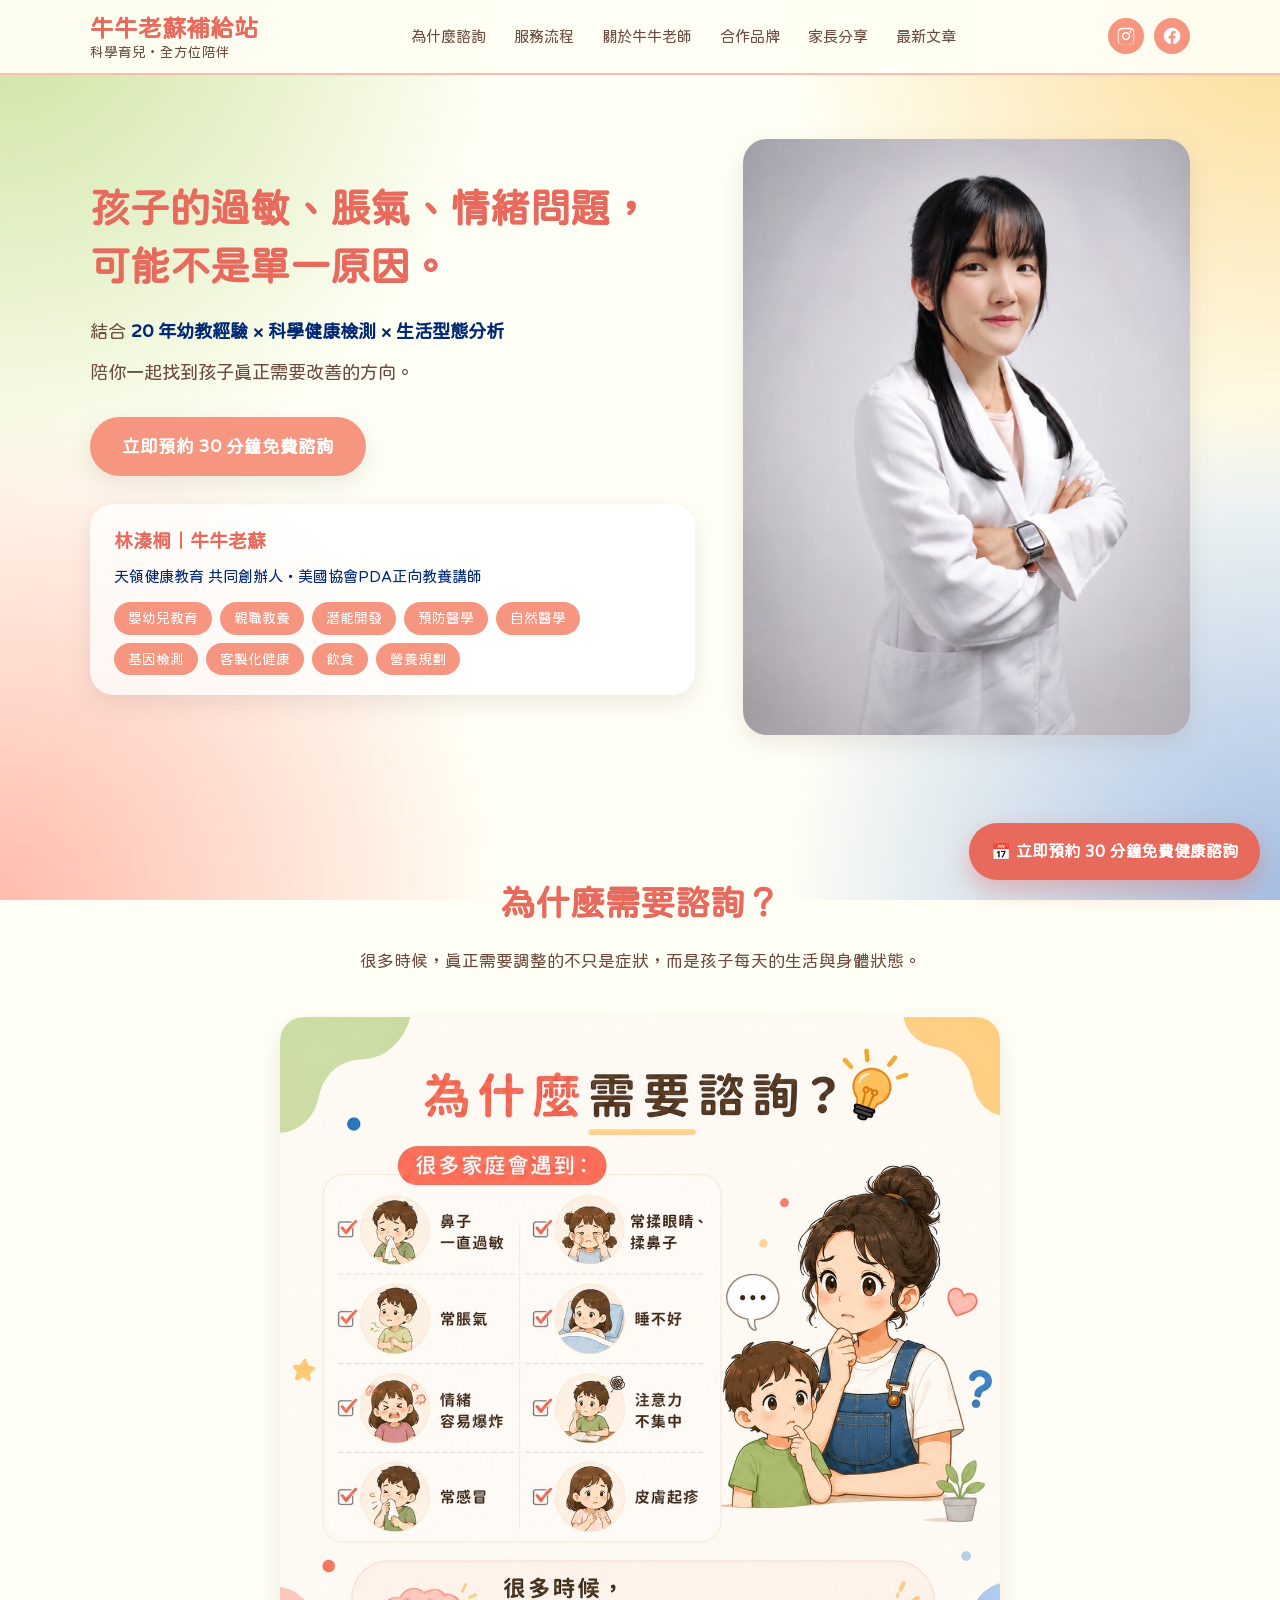
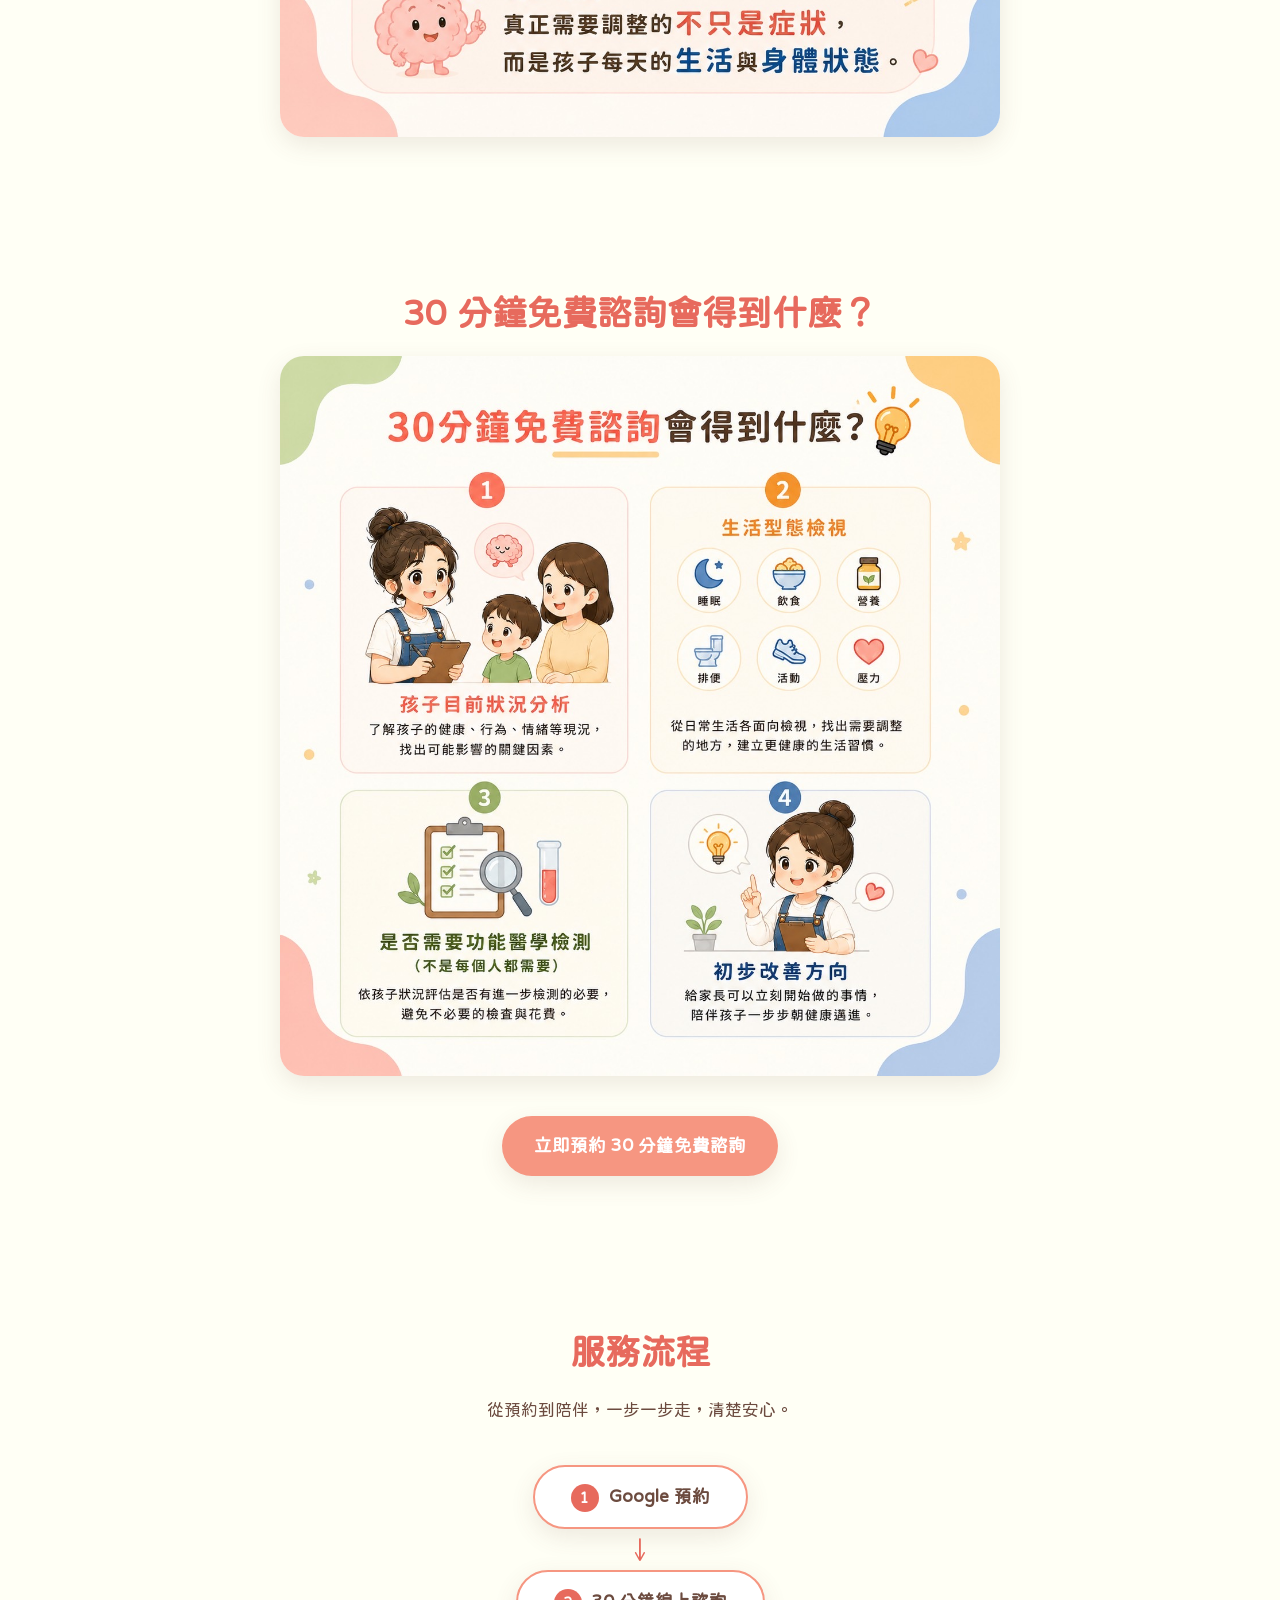
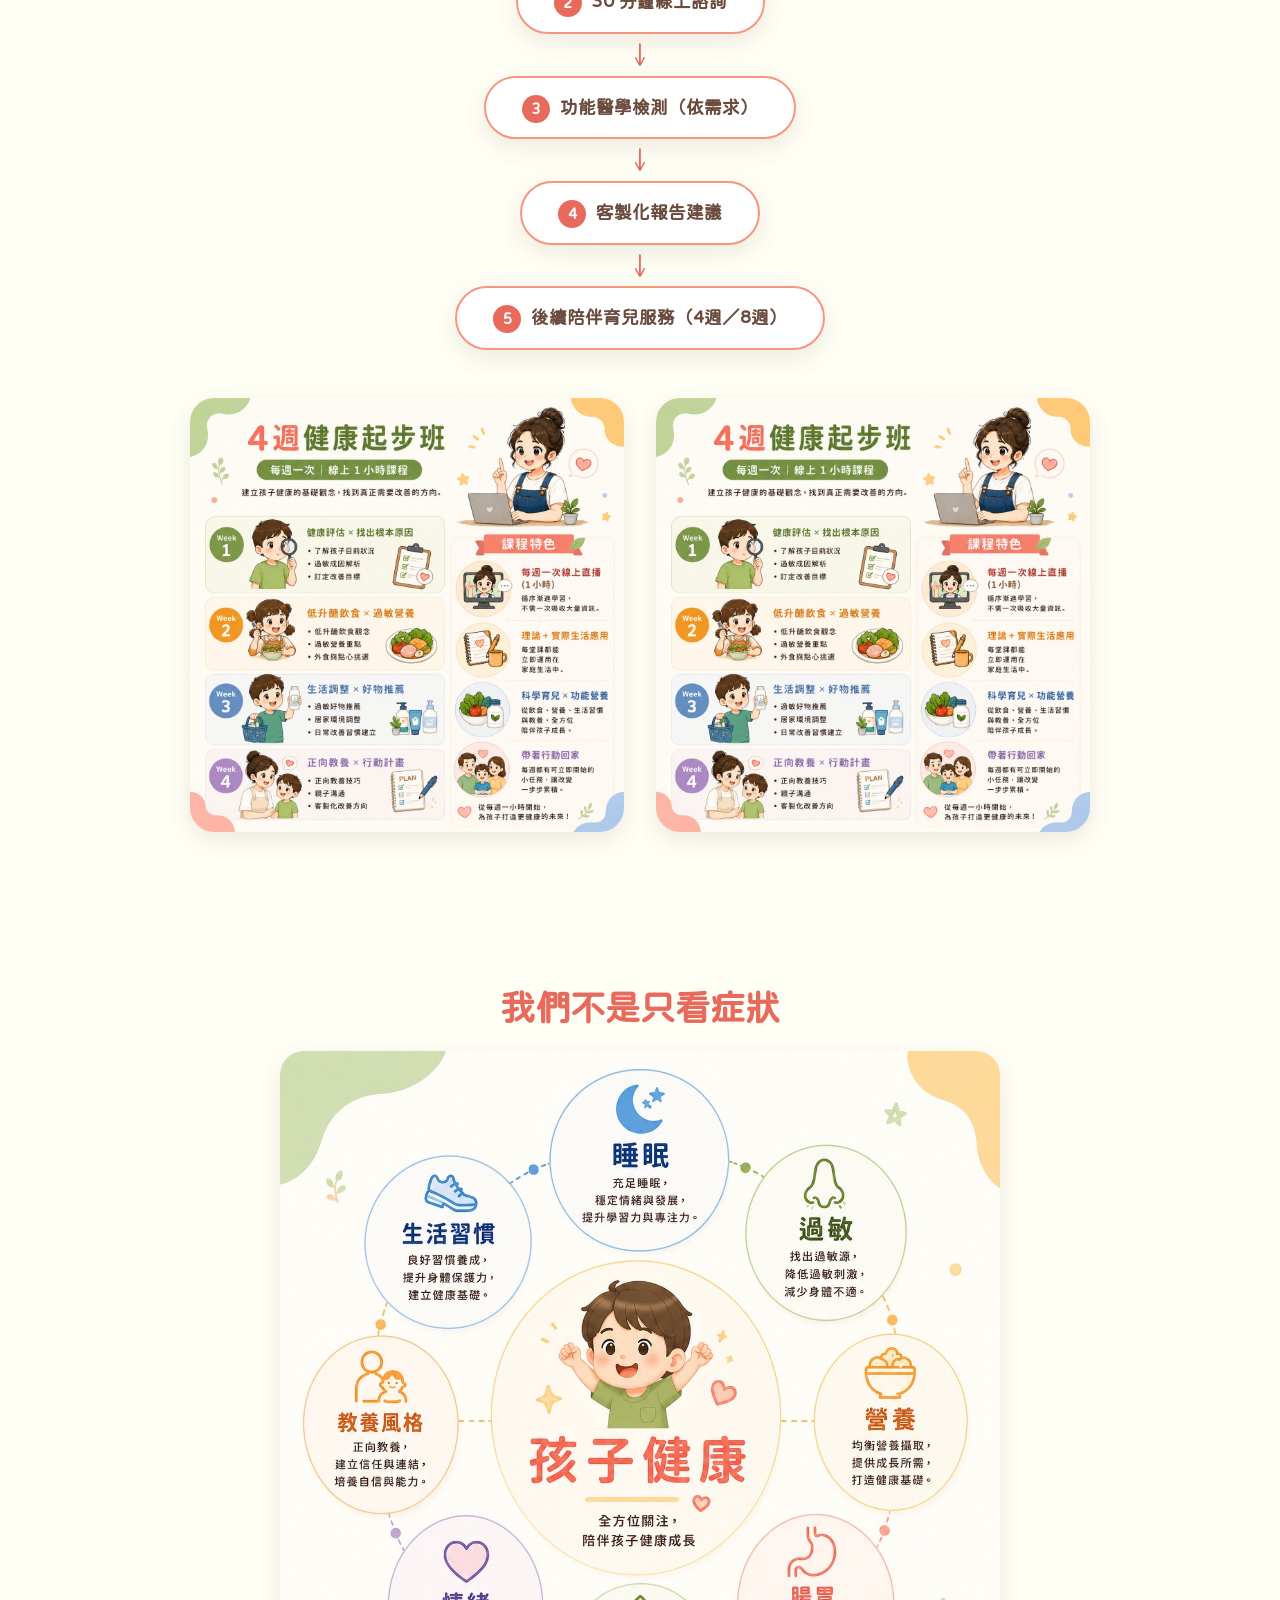
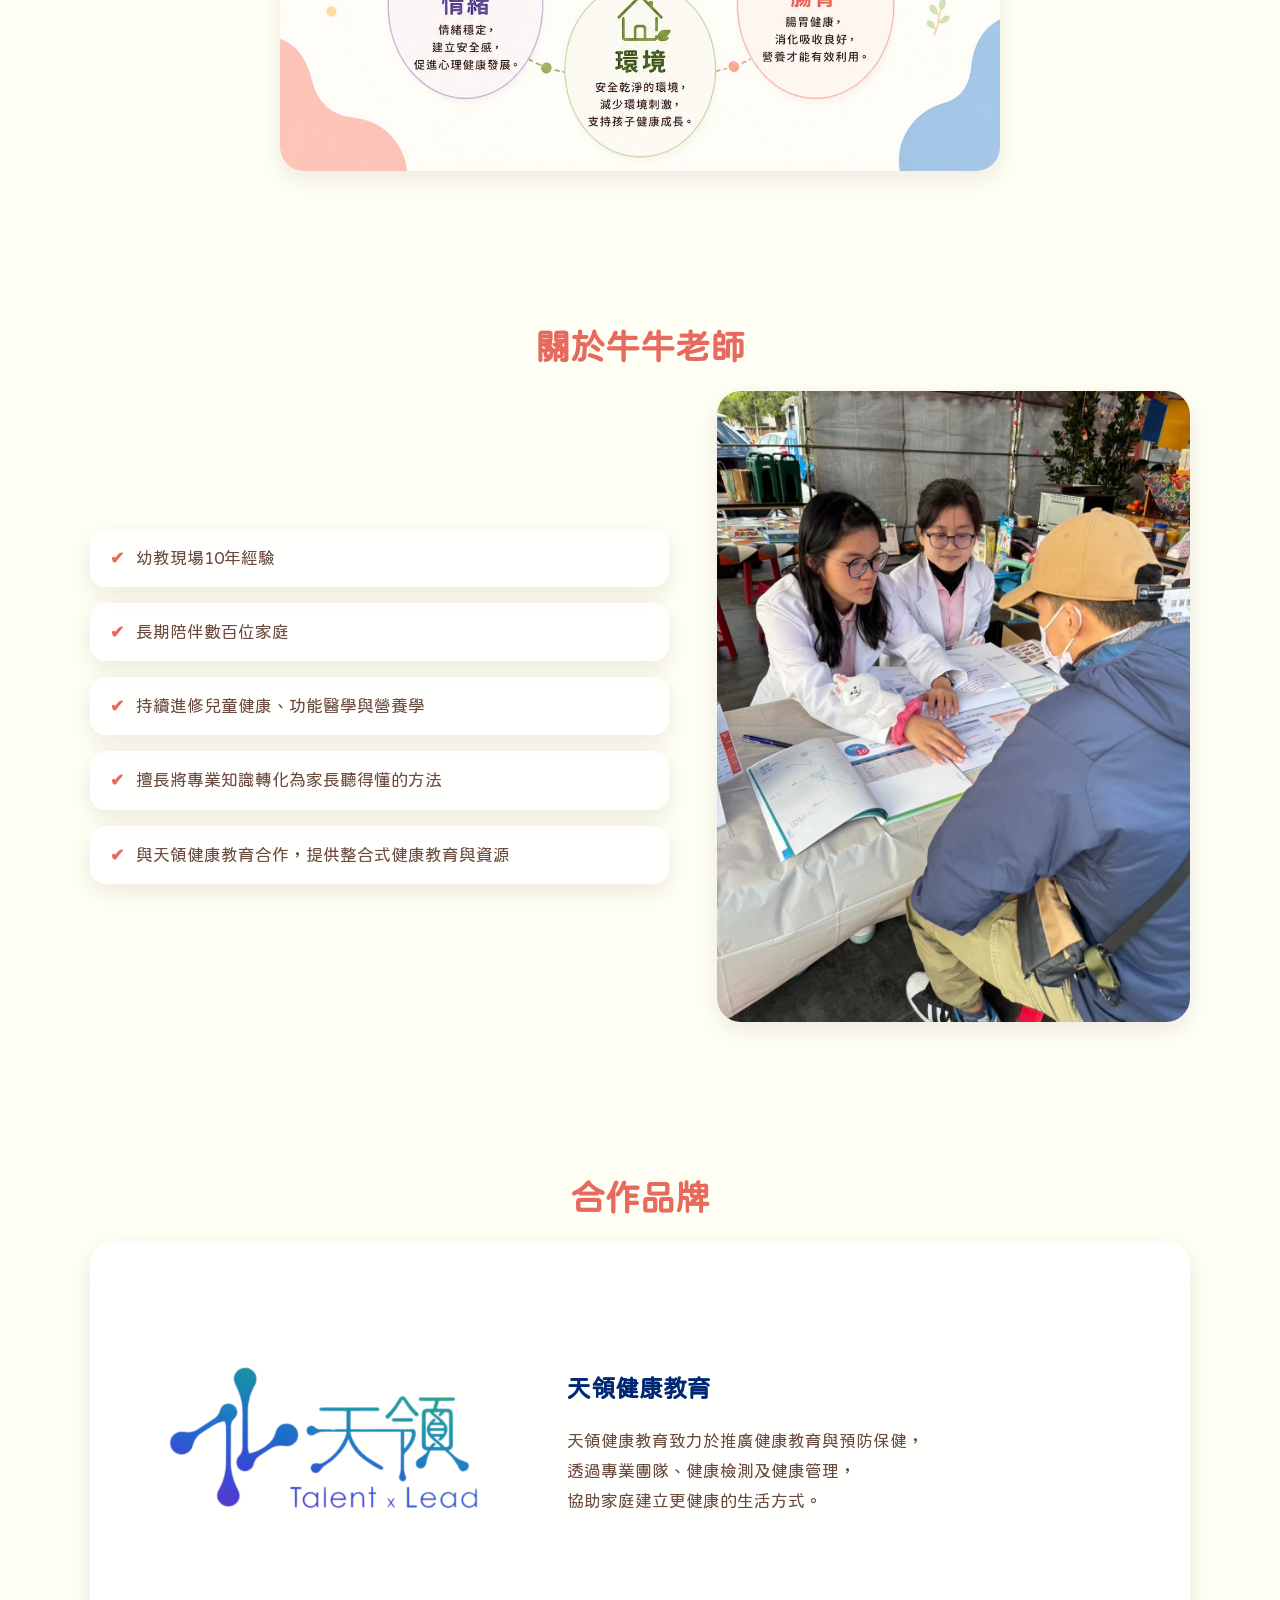
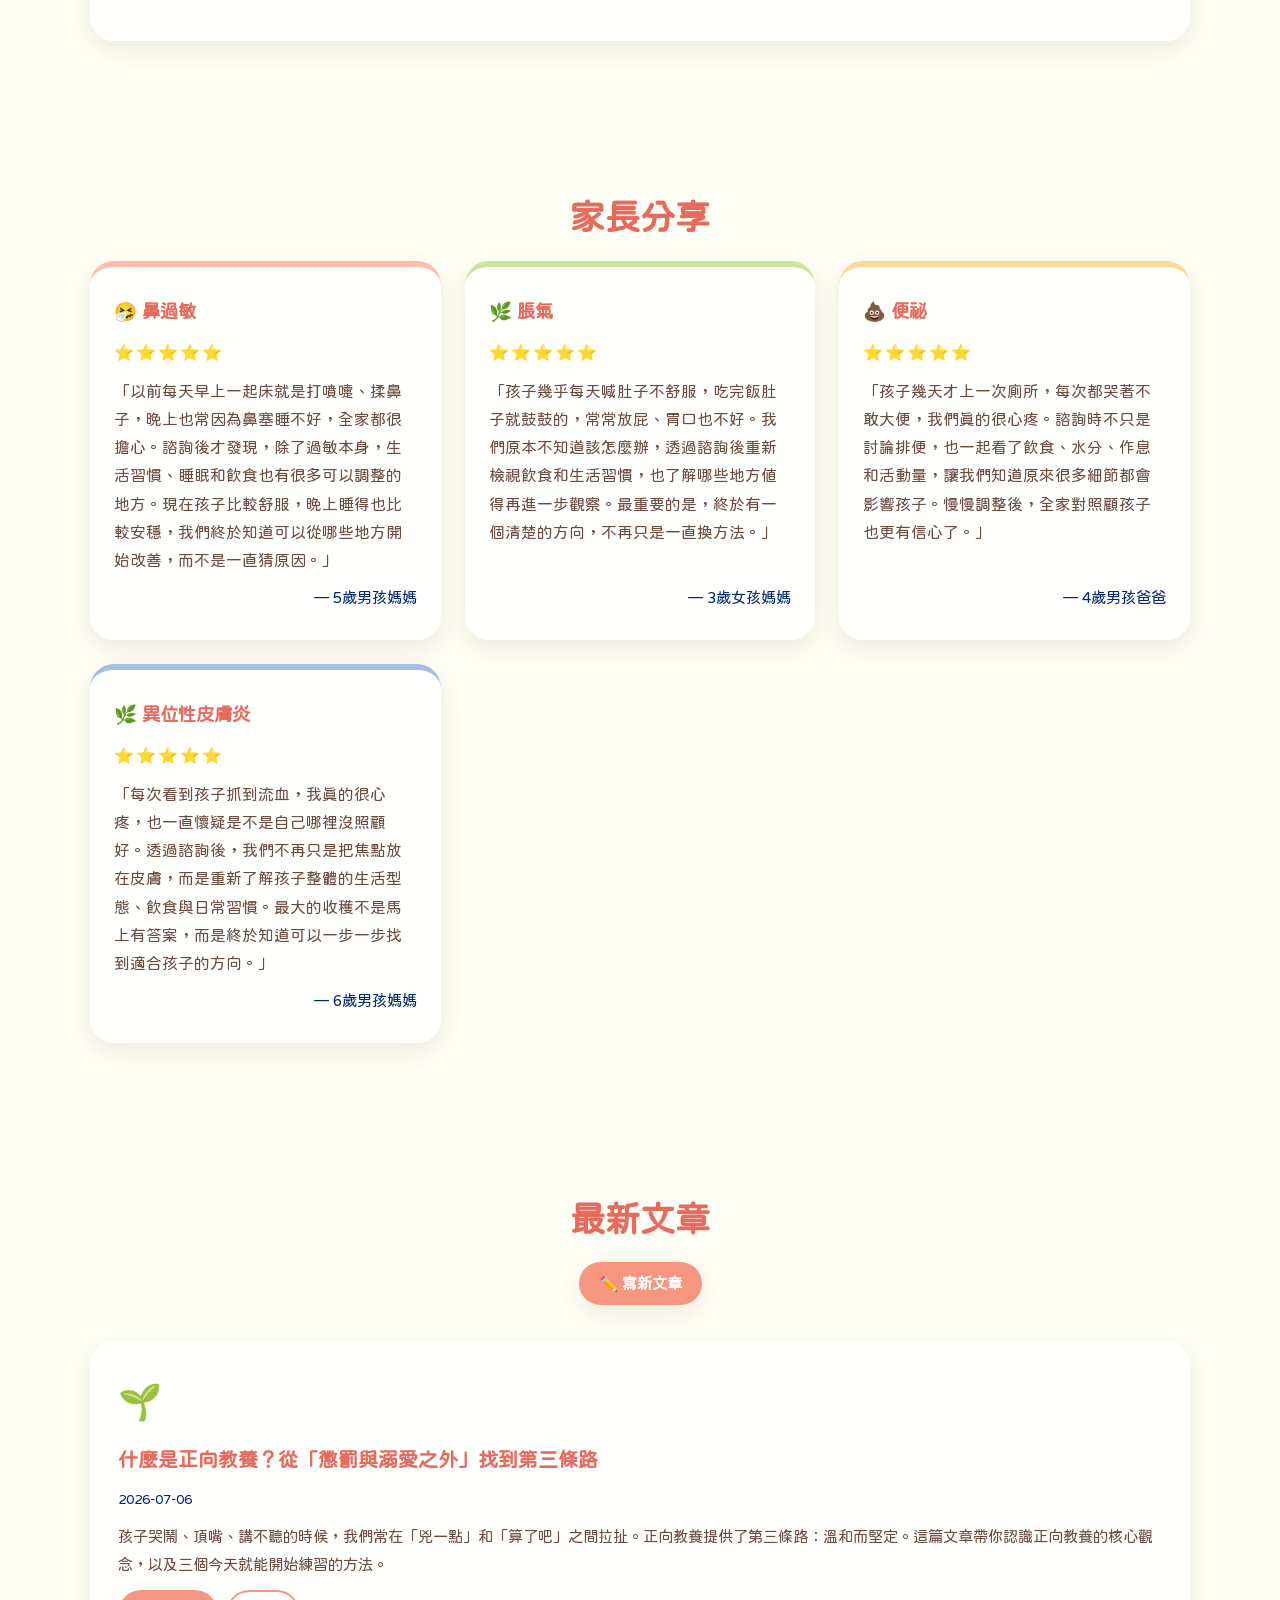
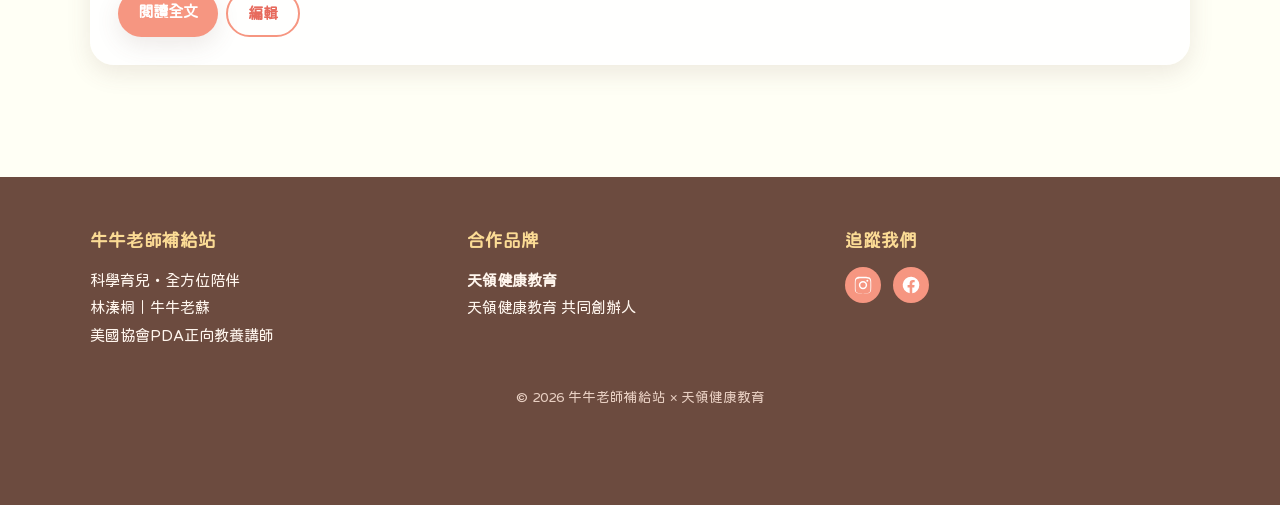
==== index.html @ 1a290736 "建立牛牛老蘇補給站網站部落格 - 首頁：Hero、為什麼需要諮詢、免費諮詢、服務流程、   不只看症狀、關於牛牛老師、合作品牌、家長分享、最新文章 - 文章編輯器（editor.html）與文章內頁（" ====
<!DOCTYPE html>
<html lang="zh-Hant">
<head>
<meta charset="UTF-8">
<meta name="viewport" content="width=device-width, initial-scale=1.0">
<title>牛牛老師補給站｜過敏兒家庭健康諮詢 × 天領健康教育</title>
<meta name="description" content="結合 10 年幼教經驗、生活型態分析與健康教育，協助家長從過敏、脹氣、睡眠、情緒等面向理解孩子的身體訊號，提供一對一 30 分鐘免費健康諮詢，並與天領健康教育合作，陪伴家庭建立更健康的生活方式。">
<meta property="og:title" content="牛牛老師補給站｜過敏兒家庭健康諮詢 × 天領健康教育">
<meta property="og:description" content="結合 10 年幼教經驗、生活型態分析與健康教育，協助家長從過敏、脹氣、睡眠、情緒等面向理解孩子的身體訊號，提供一對一 30 分鐘免費健康諮詢。">
<meta property="og:type" content="website">
<meta property="og:image" content="cow.JPG">
<link rel="preconnect" href="https://fonts.googleapis.com">
<link rel="preconnect" href="https://fonts.gstatic.com" crossorigin>
<link href="https://fonts.googleapis.com/css2?family=Huninn&display=swap" rel="stylesheet">
<link rel="stylesheet" href="style.css">
</head>
<body>
<div class="bg-corners"></div>

<!-- ================= Header ================= -->
<header class="site-header">
  <div class="container header-inner">
    <a class="brand" href="index.html">
      <span class="brand-name">牛牛老蘇補給站</span>
      <span class="brand-slogan">科學育兒・全方位陪伴</span>
    </a>
    <nav class="main-nav">
      <a href="#why">為什麼諮詢</a>
      <a href="#flow">服務流程</a>
      <a href="#about">關於牛牛老師</a>
      <a href="#partner">合作品牌</a>
      <a href="#reviews">家長分享</a>
      <a href="#blog">最新文章</a>
    </nav>
    <div class="social-links">
      <a href="https://www.instagram.com/mindy0707/" target="_blank" rel="noopener" aria-label="Instagram">
        <svg viewBox="0 0 24 24"><path d="M12 2.2c3.2 0 3.6 0 4.9.1 1.2.1 1.8.2 2.2.4.6.2 1 .5 1.4.9.4.4.7.8.9 1.4.2.4.4 1 .4 2.2.1 1.3.1 1.7.1 4.9s0 3.6-.1 4.9c-.1 1.2-.2 1.8-.4 2.2-.2.6-.5 1-.9 1.4-.4.4-.8.7-1.4.9-.4.2-1 .4-2.2.4-1.3.1-1.7.1-4.9.1s-3.6 0-4.9-.1c-1.2-.1-1.8-.2-2.2-.4-.6-.2-1-.5-1.4-.9-.4-.4-.7-.8-.9-1.4-.2-.4-.4-1-.4-2.2C2.2 15.6 2.2 15.2 2.2 12s0-3.6.1-4.9c.1-1.2.2-1.8.4-2.2.2-.6.5-1 .9-1.4.4-.4.8-.7 1.4-.9.4-.2 1-.4 2.2-.4C8.4 2.2 8.8 2.2 12 2.2m0 1.8c-3.1 0-3.5 0-4.8.1-1.1.1-1.5.2-1.9.3-.5.2-.8.4-1.1.7-.3.3-.6.6-.7 1.1-.1.4-.3.8-.3 1.9-.1 1.2-.1 1.6-.1 4.8s0 3.5.1 4.8c.1 1.1.2 1.5.3 1.9.2.5.4.8.7 1.1.3.3.6.6 1.1.7.4.1.8.3 1.9.3 1.2.1 1.6.1 4.8.1s3.5 0 4.8-.1c1.1-.1 1.5-.2 1.9-.3.5-.2.8-.4 1.1-.7.3-.3.6-.6.7-1.1.1-.4.3-.8.3-1.9.1-1.2.1-1.6.1-4.8s0-3.5-.1-4.8c-.1-1.1-.2-1.5-.3-1.9-.2-.5-.4-.8-.7-1.1-.3-.3-.6-.6-1.1-.7-.4-.1-.8-.3-1.9-.3-1.3-.1-1.7-.1-4.8-.1zm0 3.1a5 5 0 1 1 0 10 5 5 0 0 1 0-10zm0 8.2a3.2 3.2 0 1 0 0-6.4 3.2 3.2 0 0 0 0 6.4zm6.4-8.4a1.2 1.2 0 1 1-2.4 0 1.2 1.2 0 0 1 2.4 0z"/></svg>
      </a>
      <a href="https://www.facebook.com/share/1624QBbiubP/?mibextid=wwXIfr" target="_blank" rel="noopener" aria-label="Facebook">
        <svg viewBox="0 0 24 24"><path d="M22 12a10 10 0 1 0-11.6 9.9v-7H7.9V12h2.5V9.8c0-2.5 1.5-3.9 3.8-3.9 1.1 0 2.2.2 2.2.2v2.5h-1.3c-1.2 0-1.6.8-1.6 1.6V12h2.8l-.4 2.9h-2.4v7A10 10 0 0 0 22 12z"/></svg>
      </a>
    </div>
  </div>
</header>

<!-- ================= Hero ================= -->
<section class="hero">
  <div class="container hero-grid">
    <div class="hero-text">
      <h1>孩子的過敏、脹氣、情緒問題，<br>可能不是單一原因。</h1>
      <p class="hero-sub">結合 <strong>20 年幼教經驗 × 科學健康檢測 × 生活型態分析</strong></p>
      <p class="hero-sub">陪你一起找到孩子真正需要改善的方向。</p>
      <div class="hero-cta">
        <a class="btn" href="https://calendar.app.google/aHmSeufa2iEQpDbY9" target="_blank" rel="noopener">立即預約 30 分鐘免費諮詢</a>
      </div>
      <div class="hero-profile">
        <p class="profile-name">林溱桐｜牛牛老蘇</p>
        <p class="profile-title">天領健康教育 共同創辦人・美國協會PDA正向教養講師</p>
        <div class="tags">
          <span>嬰幼兒教育</span><span>親職教養</span><span>潛能開發</span>
          <span>預防醫學</span><span>自然醫學</span><span>基因檢測</span>
          <span>客製化健康</span><span>飲食</span><span>營養規劃</span>
        </div>
      </div>
    </div>
    <div class="hero-photo">
      <img src="cow.JPG" alt="牛牛老蘇 林溱桐 形象照">
    </div>
  </div>
</section>

<!-- ================= 第二區｜為什麼需要諮詢？ ================= -->
<section id="why" class="img-section">
  <div class="container">
    <h2 class="section-title">為什麼需要諮詢？</h2>
    <p class="section-sub">很多時候，真正需要調整的不只是症狀，而是孩子每天的生活與身體狀態。</p>
    <div class="card-img"><img src="2.JPG" alt="為什麼需要諮詢？很多家庭會遇到：鼻子過敏、常揉眼睛鼻子、常脹氣、睡不好、情緒容易爆炸、注意力不集中、常感冒、皮膚起疹"></div>
  </div>
</section>

<!-- ================= 第三區｜30分鐘免費諮詢會得到什麼？ ================= -->
<section id="get" class="img-section">
  <div class="container">
    <h2 class="section-title">30 分鐘免費諮詢會得到什麼？</h2>
    <div class="card-img"><img src="3.JPG" alt="30分鐘免費諮詢會得到什麼？"></div>
    <div class="center-cta">
      <a class="btn" href="https://calendar.app.google/aHmSeufa2iEQpDbY9" target="_blank" rel="noopener">立即預約 30 分鐘免費諮詢</a>
    </div>
  </div>
</section>

<!-- ================= 第四區｜服務流程 ================= -->
<section id="flow">
  <div class="container">
    <h2 class="section-title">服務流程</h2>
    <p class="section-sub">從預約到陪伴，一步一步走，清楚安心。</p>
    <div class="flow">
      <div class="flow-step"><span class="step-num">1</span>Google 預約</div>
      <div class="flow-arrow">↓</div>
      <div class="flow-step"><span class="step-num">2</span>30 分鐘線上諮詢</div>
      <div class="flow-arrow">↓</div>
      <div class="flow-step"><span class="step-num">3</span>功能醫學檢測（依需求）</div>
      <div class="flow-arrow">↓</div>
      <div class="flow-step"><span class="step-num">4</span>客製化報告建議</div>
      <div class="flow-arrow">↓</div>
      <div class="flow-step"><span class="step-num">5</span>後續陪伴育兒服務（4週／8週）</div>
    </div>
    <div class="flow-imgs">
      <div class="card-img"><img src="4-1.JPG" alt="服務流程說明一"></div>
      <div class="card-img"><img src="4-2.JPG" alt="服務流程說明二"></div>
    </div>
  </div>
</section>

<!-- ================= 第五區｜我們不是只看症狀 ================= -->
<section id="approach" class="img-section">
  <div class="container">
    <h2 class="section-title">我們不是只看症狀</h2>
    <div class="card-img"><img src="5.JPG" alt="我們不是只看症狀"></div>
  </div>
</section>

<!-- ================= 第六區｜關於牛牛老師 ================= -->
<section id="about">
  <div class="container">
    <h2 class="section-title">關於牛牛老師</h2>
    <div class="about-grid">
      <ul class="check-list">
        <li>幼教現場10年經驗</li>
        <li>長期陪伴數百位家庭</li>
        <li>持續進修兒童健康、功能醫學與營養學</li>
        <li>擅長將專業知識轉化為家長聽得懂的方法</li>
        <li>與天領健康教育合作，提供整合式健康教育與資源</li>
      </ul>
      <div class="card-img"><img src="6.JPG" alt="關於牛牛老師"></div>
    </div>
  </div>
</section>

<!-- ================= 第七區｜合作品牌 ================= -->
<section id="partner">
  <div class="container">
    <h2 class="section-title">合作品牌</h2>
    <div class="partner-grid">
      <img src="talent.PNG" alt="天領健康教育">
      <div>
        <h3>天領健康教育</h3>
        <p>天領健康教育致力於推廣健康教育與預防保健，</p>
        <p>透過專業團隊、健康檢測及健康管理，</p>
        <p>協助家庭建立更健康的生活方式。</p>
      </div>
    </div>
  </div>
</section>

<!-- ================= 第八區｜家長分享 ================= -->
<section id="reviews">
  <div class="container">
    <h2 class="section-title">家長分享</h2>
    <div class="testimonials">
      <div class="testimonial">
        <div class="t-tag">🤧 鼻過敏</div>
        <div class="t-stars">⭐⭐⭐⭐⭐</div>
        <p class="t-body">「以前每天早上一起床就是打噴嚏、揉鼻子，晚上也常因為鼻塞睡不好，全家都很擔心。諮詢後才發現，除了過敏本身，生活習慣、睡眠和飲食也有很多可以調整的地方。現在孩子比較舒服，晚上睡得也比較安穩，我們終於知道可以從哪些地方開始改善，而不是一直猜原因。」</p>
        <p class="t-author">— 5歲男孩媽媽</p>
      </div>
      <div class="testimonial">
        <div class="t-tag">🌿 脹氣</div>
        <div class="t-stars">⭐⭐⭐⭐⭐</div>
        <p class="t-body">「孩子幾乎每天喊肚子不舒服，吃完飯肚子就鼓鼓的，常常放屁、胃口也不好。我們原本不知道該怎麼辦，透過諮詢後重新檢視飲食和生活習慣，也了解哪些地方值得再進一步觀察。最重要的是，終於有一個清楚的方向，不再只是一直換方法。」</p>
        <p class="t-author">— 3歲女孩媽媽</p>
      </div>
      <div class="testimonial">
        <div class="t-tag">💩 便祕</div>
        <div class="t-stars">⭐⭐⭐⭐⭐</div>
        <p class="t-body">「孩子幾天才上一次廁所，每次都哭著不敢大便，我們真的很心疼。諮詢時不只是討論排便，也一起看了飲食、水分、作息和活動量，讓我們知道原來很多細節都會影響孩子。慢慢調整後，全家對照顧孩子也更有信心了。」</p>
        <p class="t-author">— 4歲男孩爸爸</p>
      </div>
      <div class="testimonial">
        <div class="t-tag">🌿 異位性皮膚炎</div>
        <div class="t-stars">⭐⭐⭐⭐⭐</div>
        <p class="t-body">「每次看到孩子抓到流血，我真的很心疼，也一直懷疑是不是自己哪裡沒照顧好。透過諮詢後，我們不再只是把焦點放在皮膚，而是重新了解孩子整體的生活型態、飲食與日常習慣。最大的收穫不是馬上有答案，而是終於知道可以一步一步找到適合孩子的方向。」</p>
        <p class="t-author">— 6歲男孩媽媽</p>
      </div>
    </div>
  </div>
</section>

<!-- ================= 第九區｜最新文章 ================= -->
<section id="blog">
  <div class="container">
    <h2 class="section-title">最新文章</h2>
    <div class="blog-toolbar">
      <a class="btn btn-small" href="editor.html">✏️ 寫新文章</a>
    </div>
    <div id="post-grid" class="post-grid"></div>
  </div>
</section>

<!-- ================= Footer ================= -->
<footer class="site-footer">
  <div class="container">
    <div class="footer-grid">
      <div>
        <h4>牛牛老師補給站</h4>
        <p>科學育兒・全方位陪伴</p>
        <p>林溱桐｜牛牛老蘇</p>
        <p>美國協會PDA正向教養講師</p>
      </div>
      <div>
        <h4>合作品牌</h4>
        <p><strong>天領健康教育</strong></p>
        <p>天領健康教育 共同創辦人</p>
      </div>
      <div>
        <h4>追蹤我們</h4>
        <div class="footer-social">
          <a href="https://www.instagram.com/mindy0707/" target="_blank" rel="noopener" aria-label="Instagram">
            <svg viewBox="0 0 24 24"><path d="M12 2.2c3.2 0 3.6 0 4.9.1 1.2.1 1.8.2 2.2.4.6.2 1 .5 1.4.9.4.4.7.8.9 1.4.2.4.4 1 .4 2.2.1 1.3.1 1.7.1 4.9s0 3.6-.1 4.9c-.1 1.2-.2 1.8-.4 2.2-.2.6-.5 1-.9 1.4-.4.4-.8.7-1.4.9-.4.2-1 .4-2.2.4-1.3.1-1.7.1-4.9.1s-3.6 0-4.9-.1c-1.2-.1-1.8-.2-2.2-.4-.6-.2-1-.5-1.4-.9-.4-.4-.7-.8-.9-1.4-.2-.4-.4-1-.4-2.2C2.2 15.6 2.2 15.2 2.2 12s0-3.6.1-4.9c.1-1.2.2-1.8.4-2.2.2-.6.5-1 .9-1.4.4-.4.8-.7 1.4-.9.4-.2 1-.4 2.2-.4C8.4 2.2 8.8 2.2 12 2.2m0 1.8c-3.1 0-3.5 0-4.8.1-1.1.1-1.5.2-1.9.3-.5.2-.8.4-1.1.7-.3.3-.6.6-.7 1.1-.1.4-.3.8-.3 1.9-.1 1.2-.1 1.6-.1 4.8s0 3.5.1 4.8c.1 1.1.2 1.5.3 1.9.2.5.4.8.7 1.1.3.3.6.6 1.1.7.4.1.8.3 1.9.3 1.2.1 1.6.1 4.8.1s3.5 0 4.8-.1c1.1-.1 1.5-.2 1.9-.3.5-.2.8-.4 1.1-.7.3-.3.6-.6.7-1.1.1-.4.3-.8.3-1.9.1-1.2.1-1.6.1-4.8s0-3.5-.1-4.8c-.1-1.1-.2-1.5-.3-1.9-.2-.5-.4-.8-.7-1.1-.3-.3-.6-.6-1.1-.7-.4-.1-.8-.3-1.9-.3-1.3-.1-1.7-.1-4.8-.1zm0 3.1a5 5 0 1 1 0 10 5 5 0 0 1 0-10zm0 8.2a3.2 3.2 0 1 0 0-6.4 3.2 3.2 0 0 0 0 6.4zm6.4-8.4a1.2 1.2 0 1 1-2.4 0 1.2 1.2 0 0 1 2.4 0z"/></svg>
          </a>
          <a href="https://www.facebook.com/share/1624QBbiubP/?mibextid=wwXIfr" target="_blank" rel="noopener" aria-label="Facebook">
            <svg viewBox="0 0 24 24"><path d="M22 12a10 10 0 1 0-11.6 9.9v-7H7.9V12h2.5V9.8c0-2.5 1.5-3.9 3.8-3.9 1.1 0 2.2.2 2.2.2v2.5h-1.3c-1.2 0-1.6.8-1.6 1.6V12h2.8l-.4 2.9h-2.4v7A10 10 0 0 0 22 12z"/></svg>
          </a>
        </div>
      </div>
    </div>
    <p class="footer-copy">© 2026 牛牛老師補給站 × 天領健康教育</p>
  </div>
</footer>

<!-- 固定預約按鈕 -->
<a class="floating-cta" href="https://calendar.app.google/aHmSeufa2iEQpDbY9" target="_blank" rel="noopener">📅 立即預約 30 分鐘免費健康諮詢</a>

<script src="posts.js"></script>
<script>
  /* 渲染最新文章列表 */
  (function () {
    const grid = document.getElementById("post-grid");
    const posts = niuGetPosts();
    if (!posts.length) {
      grid.outerHTML = '<p class="empty-posts">目前還沒有文章，點「寫新文章」開始你的第一篇吧！</p>';
      return;
    }
    grid.innerHTML = posts.map(function (p) {
      return '<article class="post-card">' +
        '<div class="post-emoji">' + (p.emoji || "📝") + '</div>' +
        '<h3><a href="article.html?id=' + encodeURIComponent(p.id) + '">' + p.title + '</a></h3>' +
        '<p class="post-date">' + (p.date || "") + '</p>' +
        '<p class="post-excerpt">' + (p.excerpt || "") + '</p>' +
        '<div class="post-actions">' +
          '<a class="btn btn-small" href="article.html?id=' + encodeURIComponent(p.id) + '">閱讀全文</a>' +
          '<a class="btn btn-small btn-outline" href="editor.html?id=' + encodeURIComponent(p.id) + '">編輯</a>' +
        '</div>' +
      '</article>';
    }).join("");
  })();
</script>
</body>
</html>
---- style.css ----
/* ============================================
   牛牛老蘇補給站 — 主樣式表
   ============================================ */
:root {
  --primary: #E76A5D;        /* 主標題 */
  --btn-bg: #F69681;         /* 項目按鈕粉色底 */
  --btn-text: #FFFFFF;       /* 按鈕白字 */
  --brown: #6C4B3F;          /* 深咖啡內文 */
  --blue: #002874;           /* 深藍內文 */
  --bg: #FFFFF5;             /* 淺奶油白底 */
  --corner-green: #CCE29D;   /* 左上綠 */
  --corner-orange: #FBDB95;  /* 右上橘 */
  --corner-blue: #A4BFE4;    /* 右下藍 */
  --corner-pink: #FFBCAD;    /* 左下粉 */
  --radius: 24px;
  --shadow: 0 8px 24px rgba(108, 75, 63, .12);
  --font: "Huninn", "jf-openhuninn", "粉圓體", "Yuanti TC", "YouYuan", "Microsoft JhengHei", sans-serif;
}

* { margin: 0; padding: 0; box-sizing: border-box; }

html { scroll-behavior: smooth; }

body {
  font-family: var(--font);
  background-color: var(--bg);
  color: var(--brown);
  line-height: 1.8;
  overflow-x: hidden;
}

/* ---- 四角背景色塊 ---- */
.bg-corners {
  position: fixed;
  inset: 0;
  z-index: -1;
  pointer-events: none;
  background:
    radial-gradient(circle at 0% 0%,   var(--corner-green)  0%, transparent 32%),
    radial-gradient(circle at 100% 0%, var(--corner-orange) 0%, transparent 32%),
    radial-gradient(circle at 100% 100%, var(--corner-blue) 0%, transparent 32%),
    radial-gradient(circle at 0% 100%, var(--corner-pink)   0%, transparent 32%),
    var(--bg);
}

img { max-width: 100%; display: block; }

a { color: var(--blue); }

.container {
  width: min(1100px, 92%);
  margin: 0 auto;
}

/* ---- Header ---- */
header.site-header {
  position: sticky;
  top: 0;
  z-index: 100;
  background: rgba(255, 255, 245, .92);
  backdrop-filter: blur(8px);
  border-bottom: 2px solid var(--corner-pink);
}

.header-inner {
  display: flex;
  align-items: center;
  justify-content: space-between;
  gap: 16px;
  padding: 12px 0;
  flex-wrap: wrap;
}

.brand {
  text-decoration: none;
  display: flex;
  flex-direction: column;
  line-height: 1.3;
}

.brand .brand-name {
  font-size: 1.5rem;
  font-weight: bold;
  color: var(--primary);
}

.brand .brand-slogan {
  font-size: .85rem;
  color: var(--brown);
}

nav.main-nav {
  display: flex;
  align-items: center;
  gap: 4px;
  flex-wrap: wrap;
}

nav.main-nav a {
  text-decoration: none;
  color: var(--brown);
  font-size: .95rem;
  padding: 6px 12px;
  border-radius: 999px;
  transition: background .2s, color .2s;
}

nav.main-nav a:hover {
  background: var(--btn-bg);
  color: var(--btn-text);
}

.social-links {
  display: flex;
  gap: 10px;
  align-items: center;
}

.social-links a {
  display: inline-flex;
  align-items: center;
  justify-content: center;
  width: 36px;
  height: 36px;
  border-radius: 50%;
  background: var(--btn-bg);
  color: var(--btn-text);
  text-decoration: none;
  transition: transform .2s;
}

.social-links a:hover { transform: scale(1.1); }

.social-links svg { width: 20px; height: 20px; fill: currentColor; }

/* ---- 按鈕 ---- */
.btn {
  display: inline-block;
  background: var(--btn-bg);
  color: var(--btn-text);
  text-decoration: none;
  font-size: 1.1rem;
  font-weight: bold;
  padding: 14px 32px;
  border-radius: 999px;
  border: none;
  cursor: pointer;
  font-family: var(--font);
  box-shadow: var(--shadow);
  transition: transform .2s, box-shadow .2s;
}

.btn:hover {
  transform: translateY(-3px);
  box-shadow: 0 12px 28px rgba(231, 106, 93, .3);
}

.btn.btn-small { font-size: .95rem; padding: 8px 20px; }

.btn.btn-outline {
  background: transparent;
  color: var(--primary);
  border: 2px solid var(--btn-bg);
  box-shadow: none;
}

/* ---- 固定預約按鈕 ---- */
.floating-cta {
  position: fixed;
  right: 20px;
  bottom: 20px;
  z-index: 200;
  background: var(--primary);
  color: var(--btn-text);
  text-decoration: none;
  font-weight: bold;
  padding: 14px 22px;
  border-radius: 999px;
  box-shadow: 0 10px 24px rgba(231, 106, 93, .4);
  display: flex;
  align-items: center;
  gap: 8px;
  animation: floatPulse 2.5s ease-in-out infinite;
}

@keyframes floatPulse {
  0%, 100% { transform: translateY(0); }
  50% { transform: translateY(-6px); }
}

/* ---- 區塊通用 ---- */
section { padding: 72px 0; }

.section-title {
  font-size: clamp(1.6rem, 4vw, 2.2rem);
  color: var(--primary);
  text-align: center;
  margin-bottom: 12px;
}

.section-sub {
  text-align: center;
  color: var(--brown);
  margin-bottom: 40px;
  font-size: 1.05rem;
}

.card-img {
  border-radius: var(--radius);
  box-shadow: var(--shadow);
  overflow: hidden;
  background: #fff;
}

/* ---- Hero ---- */
.hero {
  padding: 64px 0;
}

.hero-grid {
  display: grid;
  grid-template-columns: 1.15fr .85fr;
  gap: 48px;
  align-items: center;
}

.hero-text h1 {
  font-size: clamp(1.7rem, 4.5vw, 2.5rem);
  color: var(--primary);
  line-height: 1.45;
  margin-bottom: 20px;
}

.hero-text .hero-sub {
  font-size: 1.15rem;
  color: var(--brown);
  margin-bottom: 8px;
}

.hero-text .hero-sub strong { color: var(--blue); }

.hero-cta { margin-top: 28px; }

.hero-profile {
  margin-top: 28px;
  background: rgba(255, 255, 255, .75);
  border-radius: var(--radius);
  padding: 20px 24px;
  box-shadow: var(--shadow);
}

.hero-profile .profile-name {
  font-size: 1.2rem;
  font-weight: bold;
  color: var(--primary);
  margin-bottom: 4px;
}

.hero-profile .profile-title {
  font-size: .95rem;
  color: var(--blue);
  margin-bottom: 12px;
}

.tags {
  display: flex;
  flex-wrap: wrap;
  gap: 8px;
}

.tags span {
  background: var(--btn-bg);
  color: var(--btn-text);
  font-size: .85rem;
  padding: 4px 14px;
  border-radius: 999px;
}

.hero-photo img {
  border-radius: var(--radius);
  box-shadow: var(--shadow);
}

/* ---- 圖片區塊（第二、三、五區）---- */
.img-section .card-img {
  max-width: 720px;
  margin: 0 auto;
}

.center-cta {
  text-align: center;
  margin-top: 40px;
}

/* ---- 第四區：服務流程 ---- */
.flow {
  display: flex;
  flex-direction: column;
  align-items: center;
  gap: 0;
  margin-bottom: 48px;
}

.flow-step {
  background: #fff;
  border: 2px solid var(--btn-bg);
  color: var(--brown);
  font-size: 1.1rem;
  font-weight: bold;
  padding: 14px 36px;
  border-radius: 999px;
  box-shadow: var(--shadow);
  text-align: center;
}

.flow-step .step-num {
  display: inline-flex;
  align-items: center;
  justify-content: center;
  width: 28px;
  height: 28px;
  border-radius: 50%;
  background: var(--primary);
  color: #fff;
  font-size: .9rem;
  margin-right: 10px;
}

.flow-arrow {
  color: var(--primary);
  font-size: 1.6rem;
  line-height: 1;
  padding: 8px 0;
}

.flow-imgs {
  display: grid;
  grid-template-columns: 1fr 1fr;
  gap: 32px;
  max-width: 900px;
  margin: 0 auto;
}

/* ---- 第六區：關於牛牛老師 ---- */
.about-grid {
  display: grid;
  grid-template-columns: 1.1fr .9fr;
  gap: 48px;
  align-items: center;
}

.check-list {
  list-style: none;
  display: flex;
  flex-direction: column;
  gap: 16px;
}

.check-list li {
  background: rgba(255, 255, 255, .8);
  border-radius: 16px;
  padding: 14px 20px;
  box-shadow: var(--shadow);
  font-size: 1.05rem;
  display: flex;
  gap: 12px;
  align-items: flex-start;
}

.check-list li::before {
  content: "✔";
  color: var(--primary);
  font-weight: bold;
  flex-shrink: 0;
}

/* ---- 第七區：合作品牌 ---- */
.partner-grid {
  display: grid;
  grid-template-columns: .8fr 1.2fr;
  gap: 48px;
  align-items: center;
  background: rgba(255, 255, 255, .8);
  border-radius: var(--radius);
  padding: 40px;
  box-shadow: var(--shadow);
}

.partner-grid img {
  border-radius: 16px;
  max-width: 320px;
  margin: 0 auto;
}

.partner-grid h3 {
  color: var(--blue);
  font-size: 1.5rem;
  margin-bottom: 16px;
}

.partner-grid p { color: var(--brown); font-size: 1.05rem; }

/* ---- 第八區：家長分享 ---- */
.testimonials {
  display: grid;
  grid-template-columns: repeat(auto-fit, minmax(260px, 1fr));
  gap: 24px;
}

.testimonial {
  background: rgba(255, 255, 255, .85);
  border-radius: var(--radius);
  padding: 28px 24px;
  box-shadow: var(--shadow);
  display: flex;
  flex-direction: column;
  gap: 10px;
  border-top: 6px solid var(--corner-pink);
}

.testimonial:nth-child(2) { border-top-color: var(--corner-green); }
.testimonial:nth-child(3) { border-top-color: var(--corner-orange); }
.testimonial:nth-child(4) { border-top-color: var(--corner-blue); }

.testimonial .t-tag {
  font-size: 1.15rem;
  font-weight: bold;
  color: var(--primary);
}

.testimonial .t-stars { color: #F5A623; letter-spacing: 2px; }

.testimonial .t-body { font-size: .98rem; color: var(--brown); flex: 1; }

.testimonial .t-author {
  text-align: right;
  color: var(--blue);
  font-size: .95rem;
}

/* ---- 第九區：最新文章 ---- */
.blog-toolbar {
  display: flex;
  justify-content: center;
  gap: 12px;
  margin-bottom: 36px;
  flex-wrap: wrap;
}

.post-grid {
  display: grid;
  grid-template-columns: repeat(auto-fit, minmax(280px, 1fr));
  gap: 24px;
}

.post-card {
  background: rgba(255, 255, 255, .9);
  border-radius: var(--radius);
  box-shadow: var(--shadow);
  padding: 28px;
  display: flex;
  flex-direction: column;
  gap: 12px;
  transition: transform .2s;
}

.post-card:hover { transform: translateY(-4px); }

.post-card .post-emoji { font-size: 2.2rem; }

.post-card h3 { color: var(--primary); font-size: 1.25rem; line-height: 1.5; }

.post-card h3 a { color: inherit; text-decoration: none; }

.post-card .post-date { font-size: .85rem; color: var(--blue); }

.post-card .post-excerpt { font-size: .95rem; color: var(--brown); flex: 1; }

.post-card .post-actions { display: flex; gap: 8px; flex-wrap: wrap; }

.empty-posts {
  text-align: center;
  color: var(--brown);
  padding: 40px 0;
}

/* ---- 文章內頁 ---- */
.article-page {
  max-width: 760px;
  margin: 0 auto;
  background: rgba(255, 255, 255, .9);
  border-radius: var(--radius);
  box-shadow: var(--shadow);
  padding: clamp(24px, 5vw, 56px);
}

.article-page h1 {
  color: var(--primary);
  font-size: clamp(1.5rem, 4vw, 2.1rem);
  line-height: 1.5;
  margin-bottom: 8px;
}

.article-page .article-meta {
  color: var(--blue);
  font-size: .9rem;
  margin-bottom: 28px;
  padding-bottom: 16px;
  border-bottom: 2px dashed var(--corner-pink);
}

.article-body h2 {
  color: var(--blue);
  font-size: 1.35rem;
  margin: 32px 0 12px;
}

.article-body h3 {
  color: var(--primary);
  font-size: 1.15rem;
  margin: 24px 0 10px;
}

.article-body p { margin-bottom: 16px; }

.article-body ul, .article-body ol { margin: 0 0 16px 1.5em; }

.article-body blockquote {
  border-left: 4px solid var(--btn-bg);
  background: var(--bg);
  padding: 12px 20px;
  border-radius: 0 12px 12px 0;
  margin-bottom: 16px;
  color: var(--blue);
}

/* ---- 編輯器 ---- */
.editor-page {
  max-width: 820px;
  margin: 0 auto;
}

.editor-panel {
  background: rgba(255, 255, 255, .92);
  border-radius: var(--radius);
  box-shadow: var(--shadow);
  padding: clamp(20px, 4vw, 40px);
  margin-bottom: 32px;
}

.editor-panel label {
  display: block;
  font-weight: bold;
  color: var(--blue);
  margin: 18px 0 6px;
}

.editor-panel input[type="text"] {
  width: 100%;
  font-family: var(--font);
  font-size: 1.05rem;
  padding: 12px 16px;
  border: 2px solid var(--corner-pink);
  border-radius: 12px;
  background: #fff;
  color: var(--brown);
}

.editor-panel input[type="text"]:focus {
  outline: none;
  border-color: var(--primary);
}

.editor-toolbar {
  display: flex;
  gap: 6px;
  flex-wrap: wrap;
  padding: 8px;
  background: var(--bg);
  border: 2px solid var(--corner-pink);
  border-bottom: none;
  border-radius: 12px 12px 0 0;
}

.editor-toolbar button {
  font-family: var(--font);
  font-size: .9rem;
  padding: 6px 12px;
  border: none;
  border-radius: 8px;
  background: #fff;
  color: var(--brown);
  cursor: pointer;
  box-shadow: 0 1px 3px rgba(0,0,0,.1);
}

.editor-toolbar button:hover { background: var(--btn-bg); color: #fff; }

#editor-content {
  min-height: 320px;
  border: 2px solid var(--corner-pink);
  border-radius: 0 0 12px 12px;
  background: #fff;
  padding: 16px 20px;
  font-size: 1rem;
  color: var(--brown);
  overflow-y: auto;
}

#editor-content:focus { outline: none; border-color: var(--primary); }

.editor-actions {
  display: flex;
  gap: 12px;
  margin-top: 24px;
  flex-wrap: wrap;
}

.editor-note {
  font-size: .85rem;
  color: var(--blue);
  margin-top: 16px;
}

.manage-list { list-style: none; display: flex; flex-direction: column; gap: 12px; }

.manage-list li {
  background: rgba(255,255,255,.9);
  border-radius: 14px;
  padding: 12px 18px;
  box-shadow: var(--shadow);
  display: flex;
  align-items: center;
  gap: 12px;
  flex-wrap: wrap;
}

.manage-list .m-title { flex: 1; font-weight: bold; color: var(--brown); min-width: 200px; }

.manage-list .m-date { color: var(--blue); font-size: .85rem; }

/* ---- Footer ---- */
footer.site-footer {
  background: var(--brown);
  color: #FFF6EE;
  padding: 48px 0 96px;
  margin-top: 40px;
}

.footer-grid {
  display: grid;
  grid-template-columns: 1fr 1fr 1fr;
  gap: 32px;
}

.footer-grid h4 { color: var(--corner-orange); margin-bottom: 10px; font-size: 1.1rem; }

.footer-grid p, .footer-grid a { color: #FFF6EE; font-size: .95rem; }

.footer-grid a { text-decoration: none; }

.footer-grid a:hover { text-decoration: underline; }

.footer-social { display: flex; gap: 12px; margin-top: 8px; }

.footer-social a {
  display: inline-flex;
  width: 36px; height: 36px;
  border-radius: 50%;
  background: var(--btn-bg);
  align-items: center;
  justify-content: center;
}

.footer-social svg { width: 20px; height: 20px; fill: #fff; }

.footer-copy {
  text-align: center;
  margin-top: 36px;
  font-size: .85rem;
  color: #E8CFC2;
}

/* ---- RWD ---- */
@media (max-width: 860px) {
  .hero-grid, .about-grid, .partner-grid { grid-template-columns: 1fr; }
  .hero-photo { order: -1; max-width: 420px; margin: 0 auto; }
  .flow-imgs { grid-template-columns: 1fr; }
  .footer-grid { grid-template-columns: 1fr; text-align: center; }
  .footer-social { justify-content: center; }
  section { padding: 48px 0; }
  .floating-cta { left: 16px; right: 16px; justify-content: center; font-size: .95rem; }
}
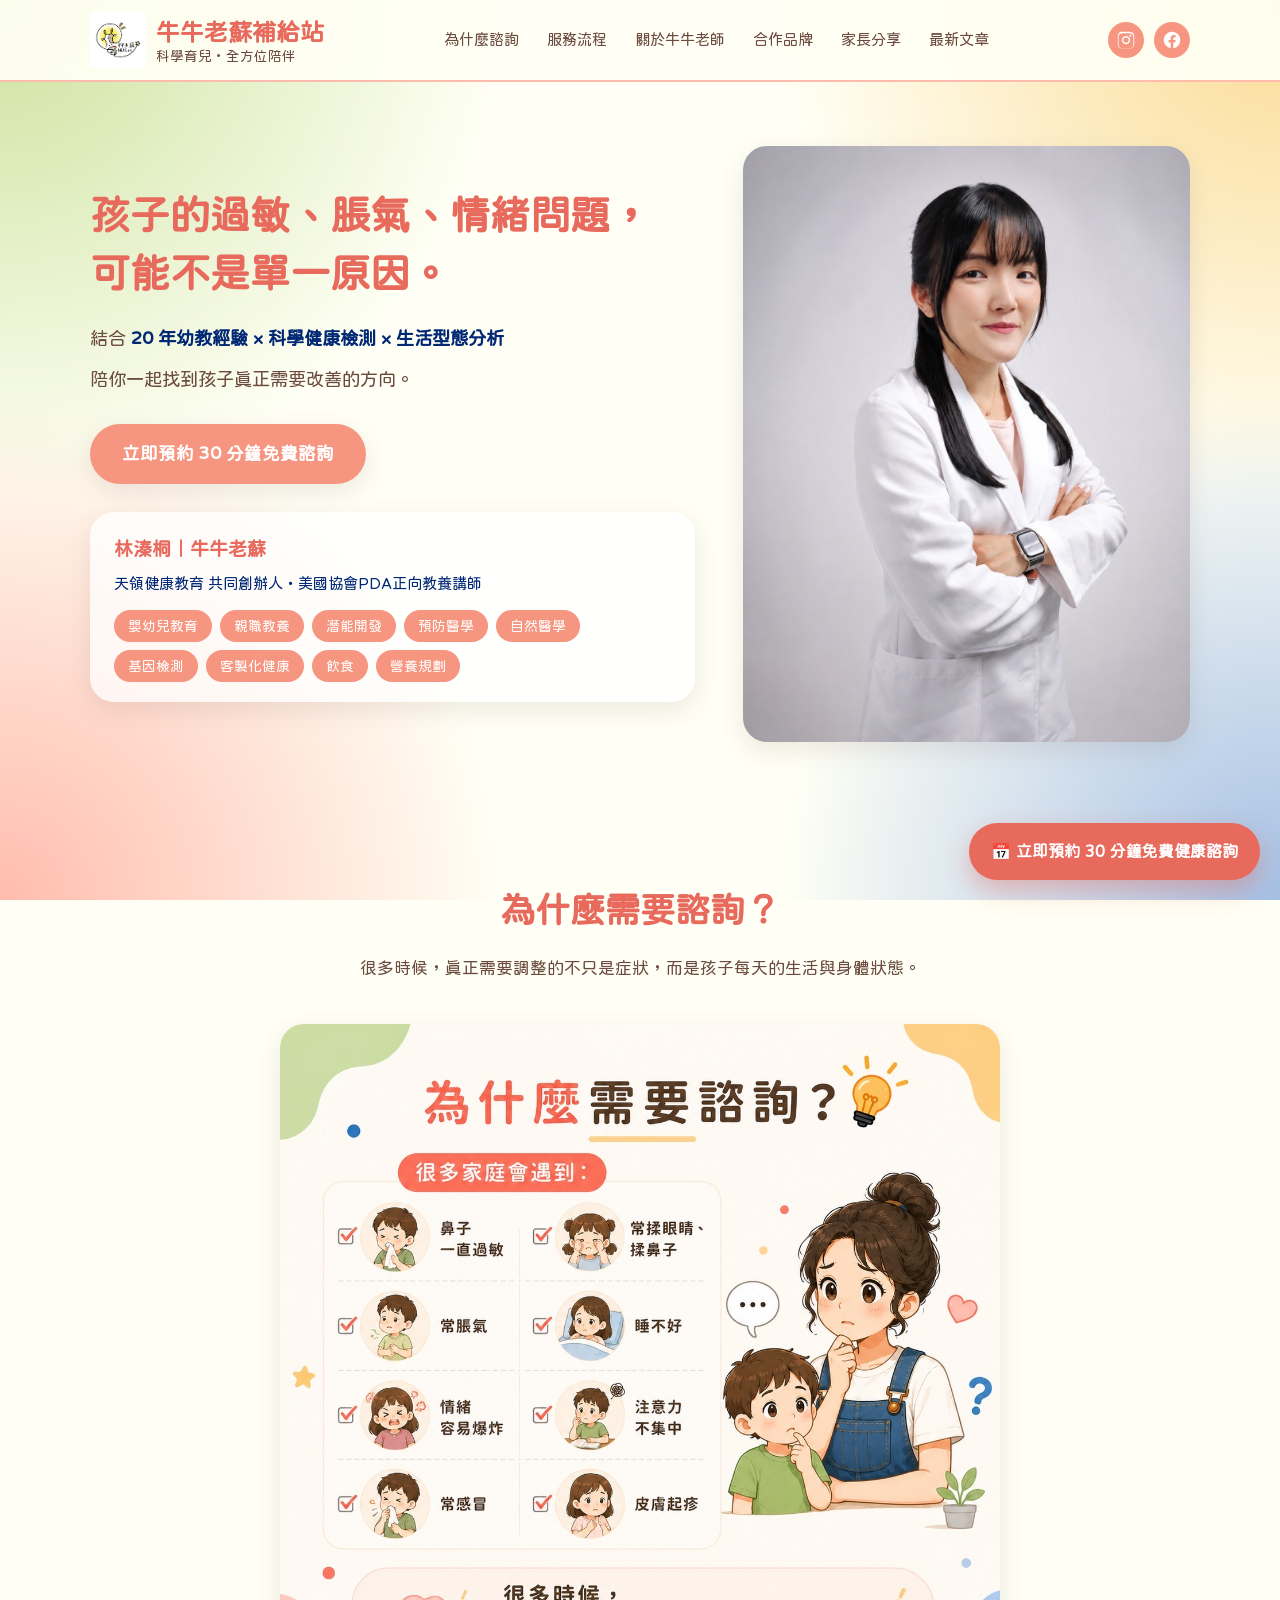
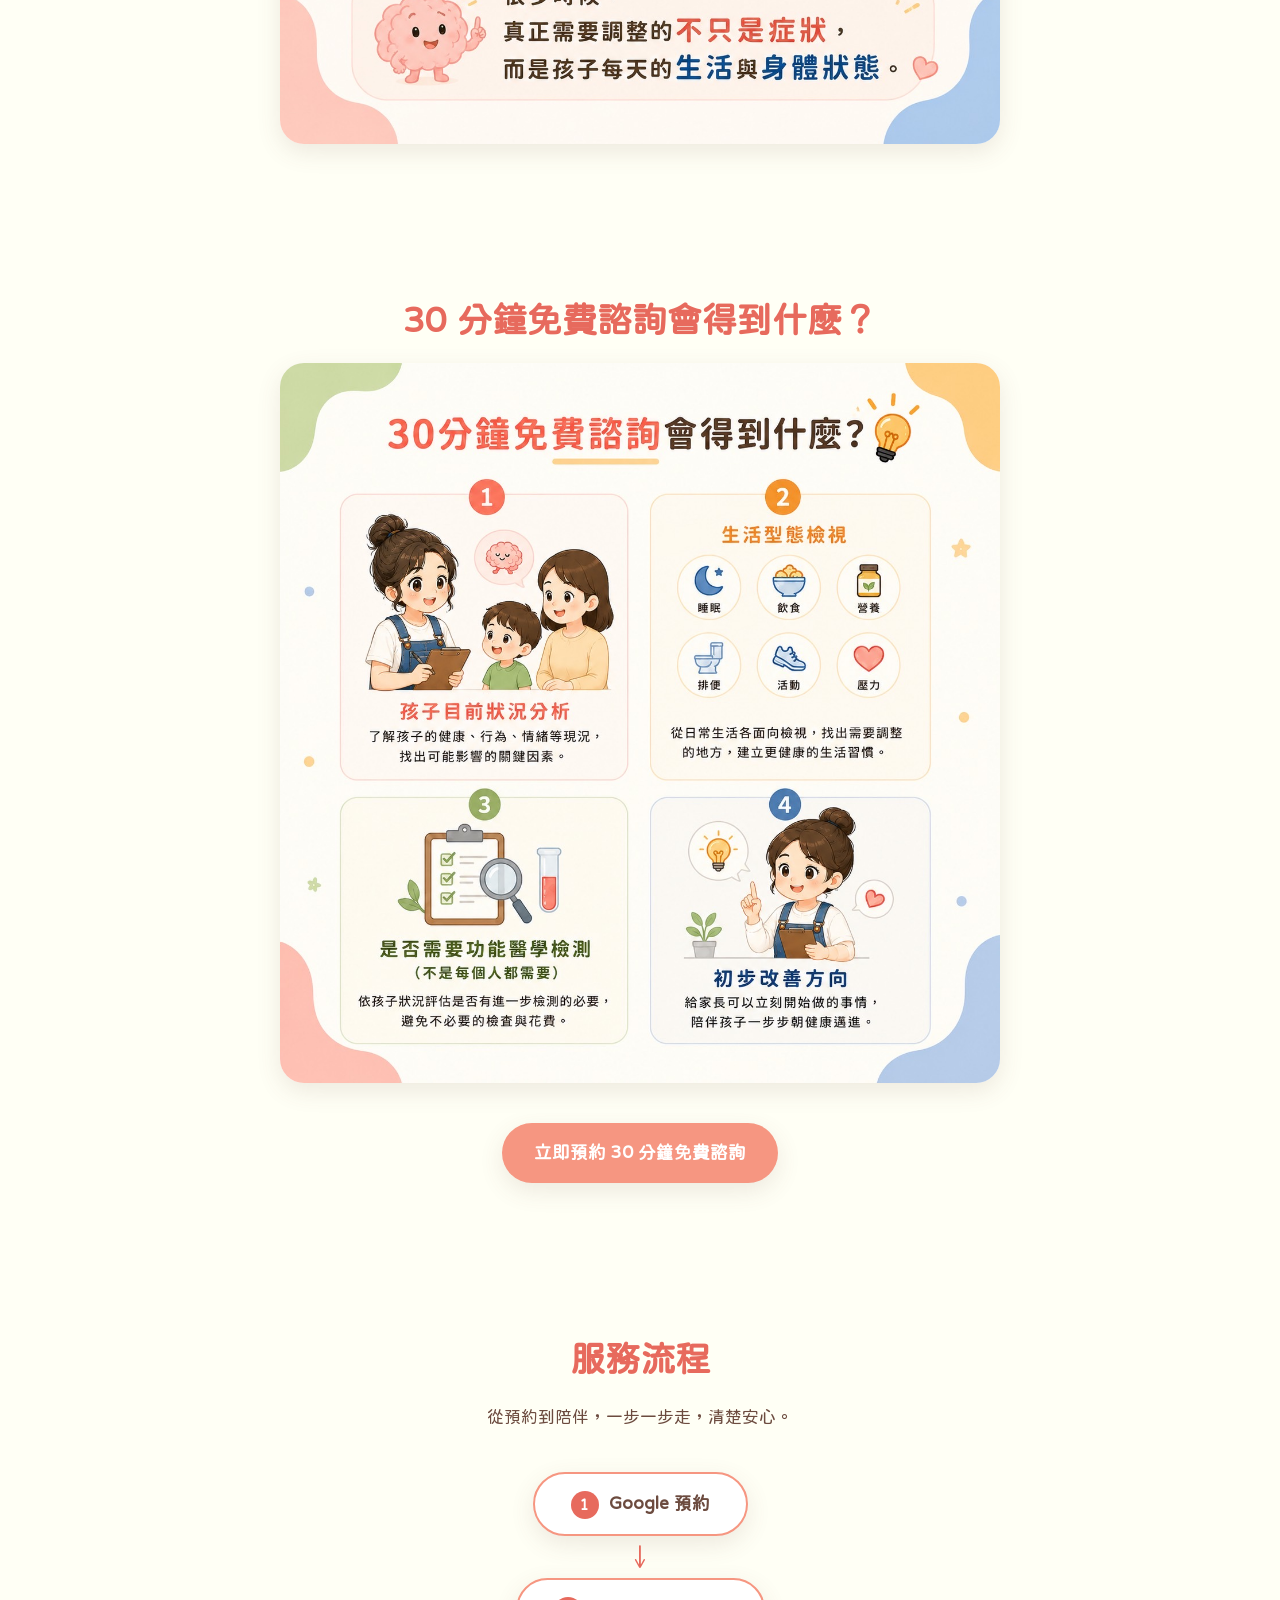
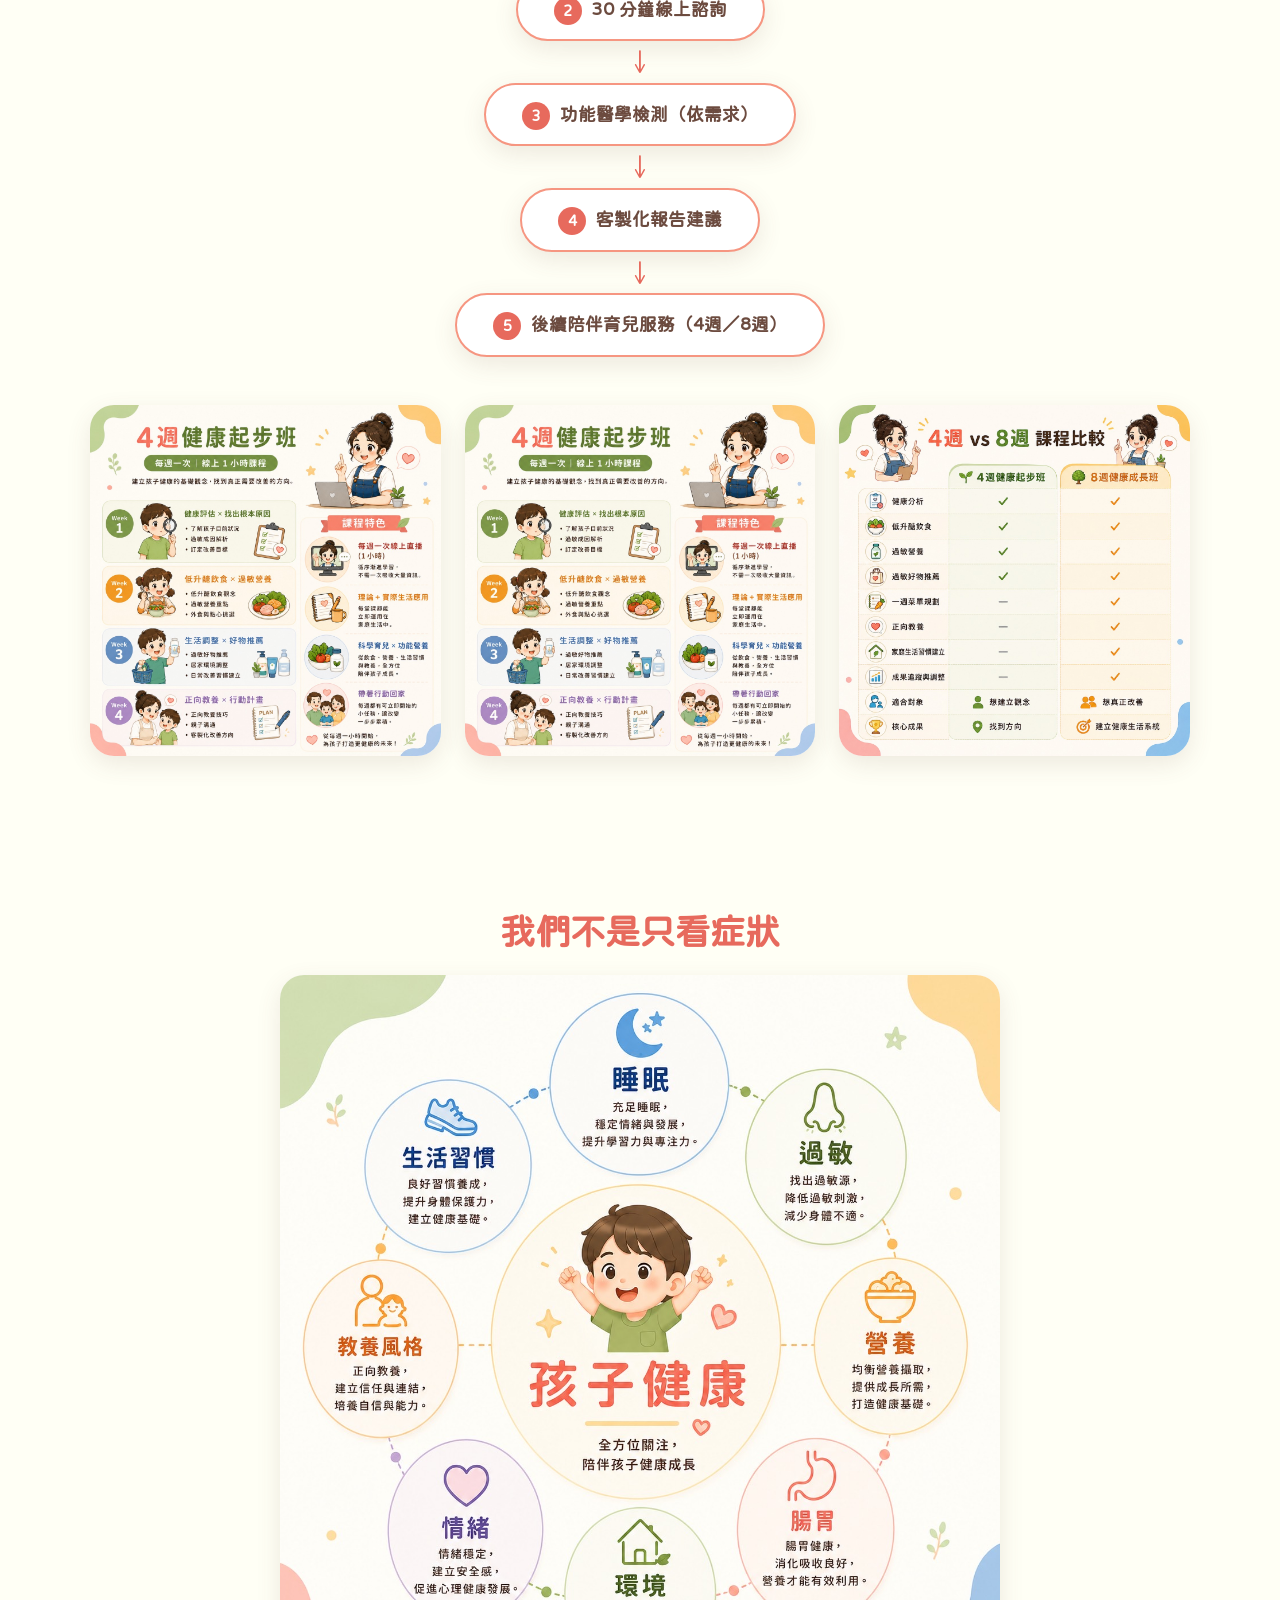
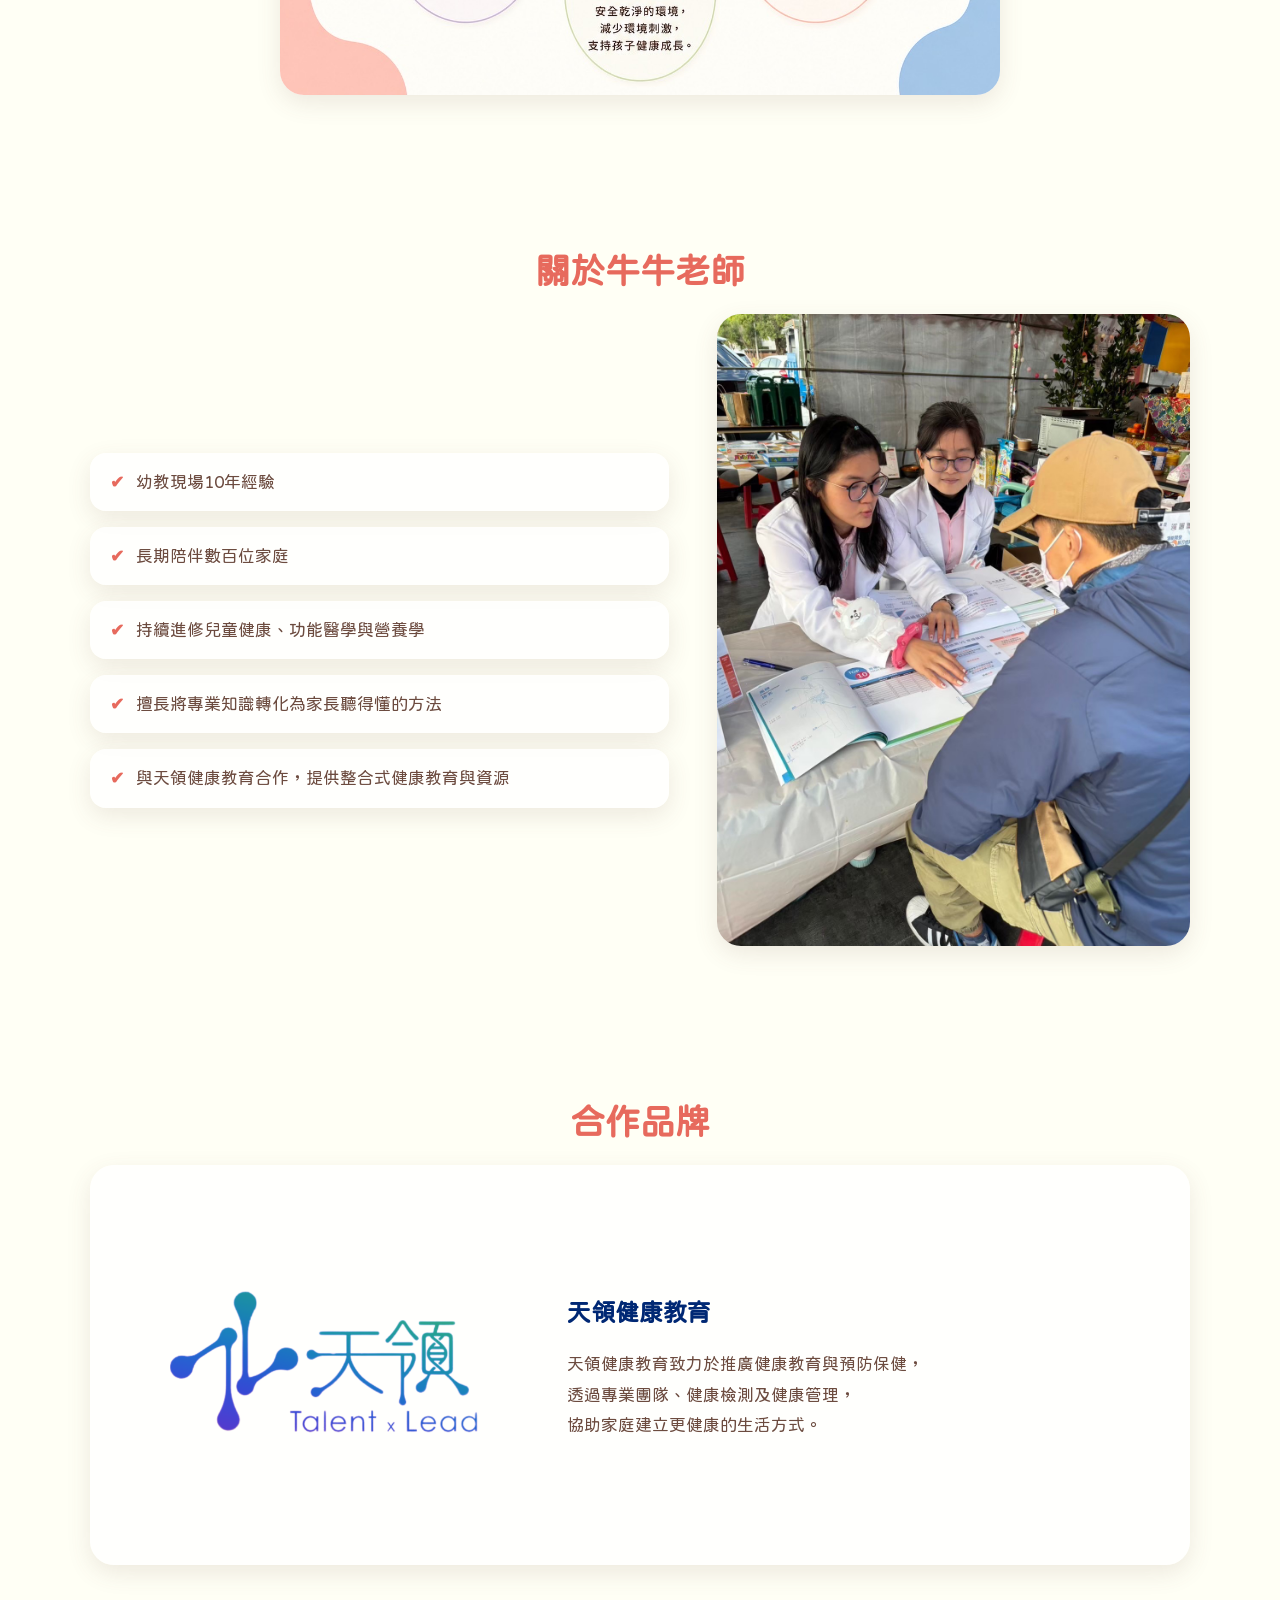
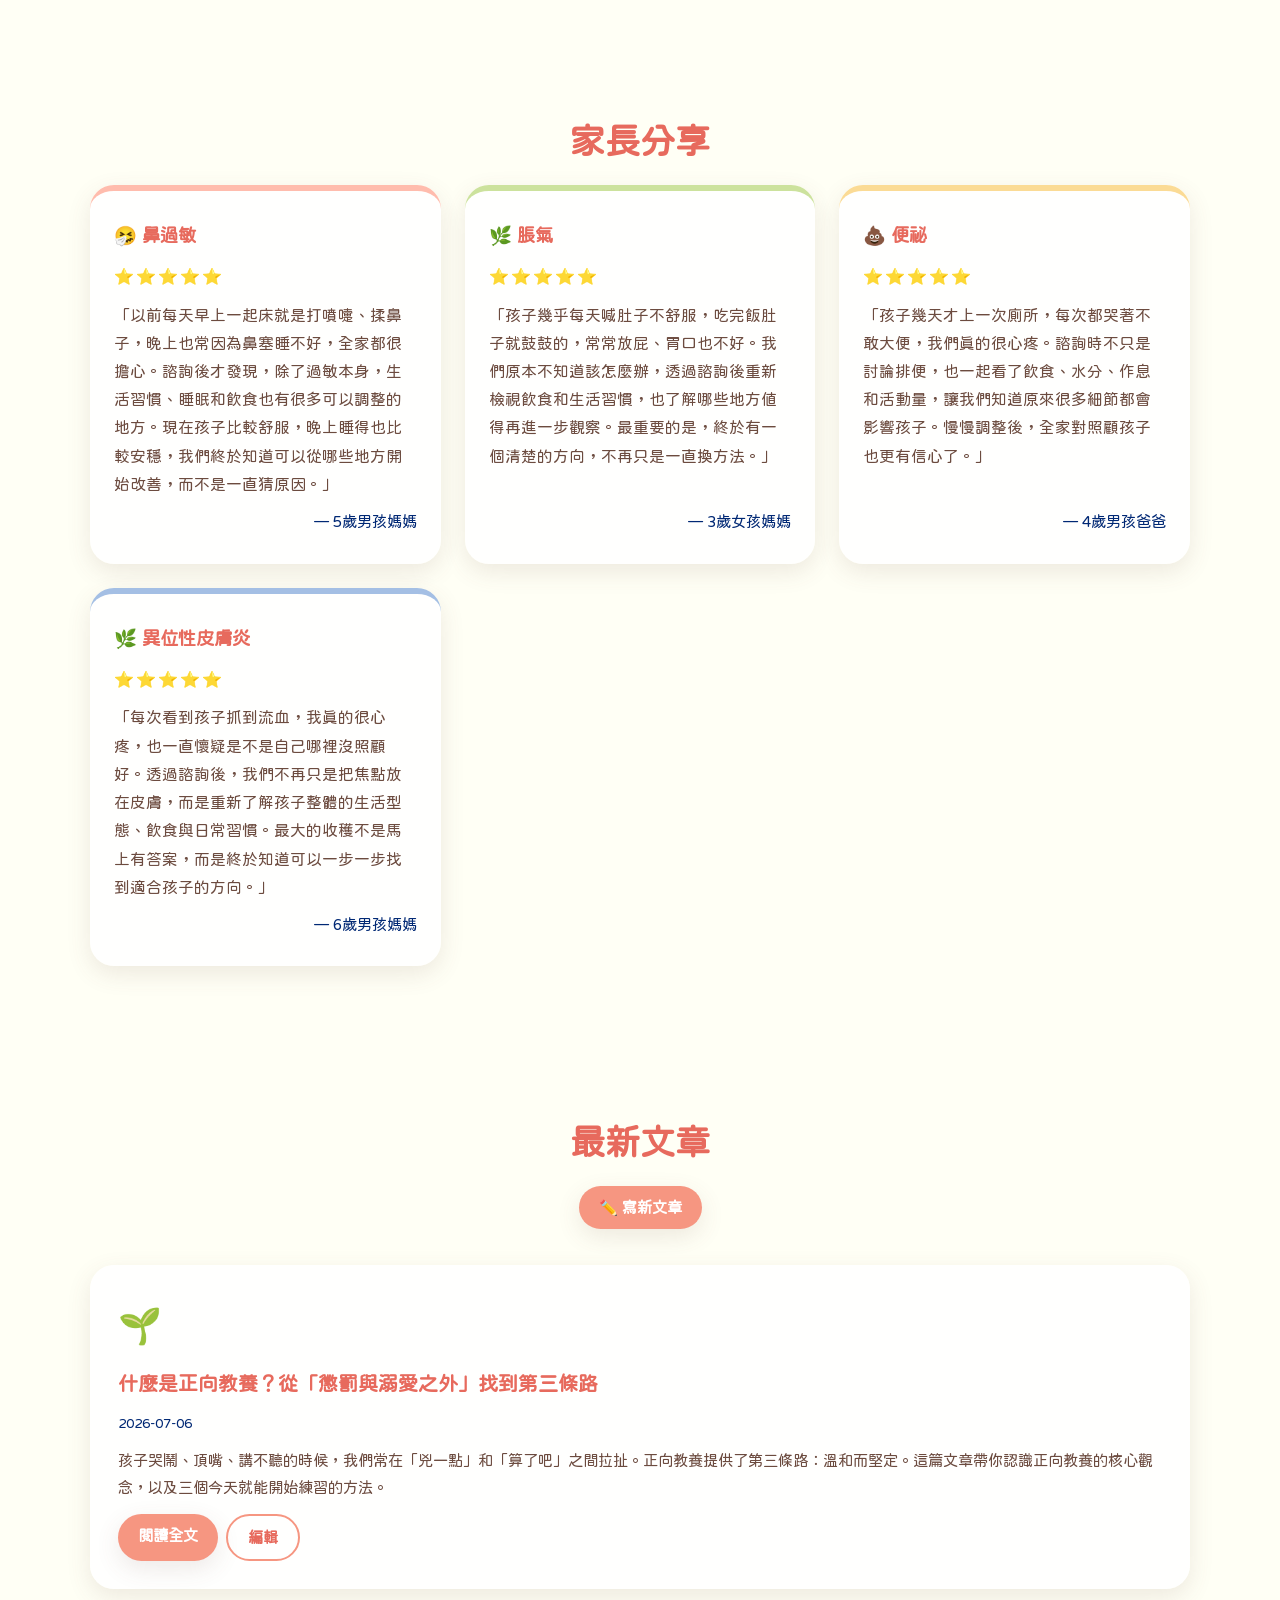
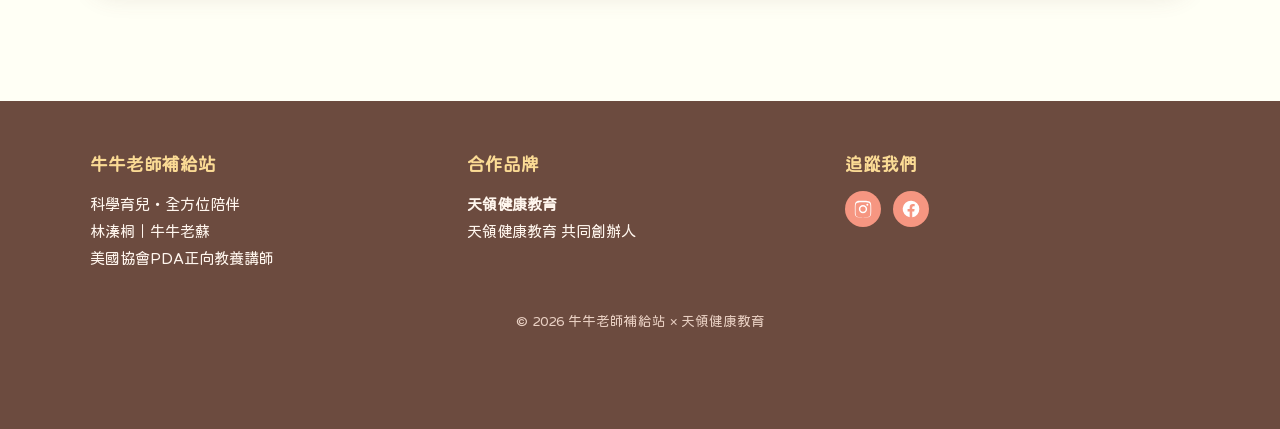
==== commit f086c9a8: "頂端加入 logo，第四區服務流程加入 4-3 圖片 - 三個頁面 header 加上 logo.PNG，並設為網站 favicon - 服務流程圖片改為三欄，加入 4-3.JPG  Co-Autho" ====
--- a/index.html
+++ b/index.html
@@ -9,6 +9,7 @@
 <meta property="og:description" content="結合 10 年幼教經驗、生活型態分析與健康教育，協助家長從過敏、脹氣、睡眠、情緒等面向理解孩子的身體訊號，提供一對一 30 分鐘免費健康諮詢。">
 <meta property="og:type" content="website">
 <meta property="og:image" content="cow.JPG">
+<link rel="icon" type="image/png" href="logo.PNG">
 <link rel="preconnect" href="https://fonts.googleapis.com">
 <link rel="preconnect" href="https://fonts.gstatic.com" crossorigin>
 <link href="https://fonts.googleapis.com/css2?family=Huninn&display=swap" rel="stylesheet">
@@ -21,8 +22,11 @@
 <header class="site-header">
   <div class="container header-inner">
     <a class="brand" href="index.html">
-      <span class="brand-name">牛牛老蘇補給站</span>
-      <span class="brand-slogan">科學育兒・全方位陪伴</span>
+      <img class="brand-logo" src="logo.PNG" alt="牛牛老蘇補給站 logo">
+      <span class="brand-text">
+        <span class="brand-name">牛牛老蘇補給站</span>
+        <span class="brand-slogan">科學育兒・全方位陪伴</span>
+      </span>
     </a>
     <nav class="main-nav">
       <a href="#why">為什麼諮詢</a>
@@ -108,6 +112,7 @@
     <div class="flow-imgs">
       <div class="card-img"><img src="4-1.JPG" alt="服務流程說明一"></div>
       <div class="card-img"><img src="4-2.JPG" alt="服務流程說明二"></div>
+      <div class="card-img"><img src="4-3.JPG" alt="服務流程說明三"></div>
     </div>
   </div>
 </section>
--- a/style.css
+++ b/style.css
@@ -74,8 +74,21 @@
 .brand {
   text-decoration: none;
   display: flex;
+  align-items: center;
+  gap: 10px;
+  line-height: 1.3;
+}
+
+.brand .brand-logo {
+  width: 56px;
+  height: 56px;
+  object-fit: contain;
+  flex-shrink: 0;
+}
+
+.brand .brand-text {
+  display: flex;
   flex-direction: column;
-  line-height: 1.3;
 }
 
 .brand .brand-name {
@@ -335,10 +348,8 @@
 
 .flow-imgs {
   display: grid;
-  grid-template-columns: 1fr 1fr;
-  gap: 32px;
-  max-width: 900px;
-  margin: 0 auto;
+  grid-template-columns: 1fr 1fr 1fr;
+  gap: 24px;
 }
 
 /* ---- 第六區：關於牛牛老師 ---- */
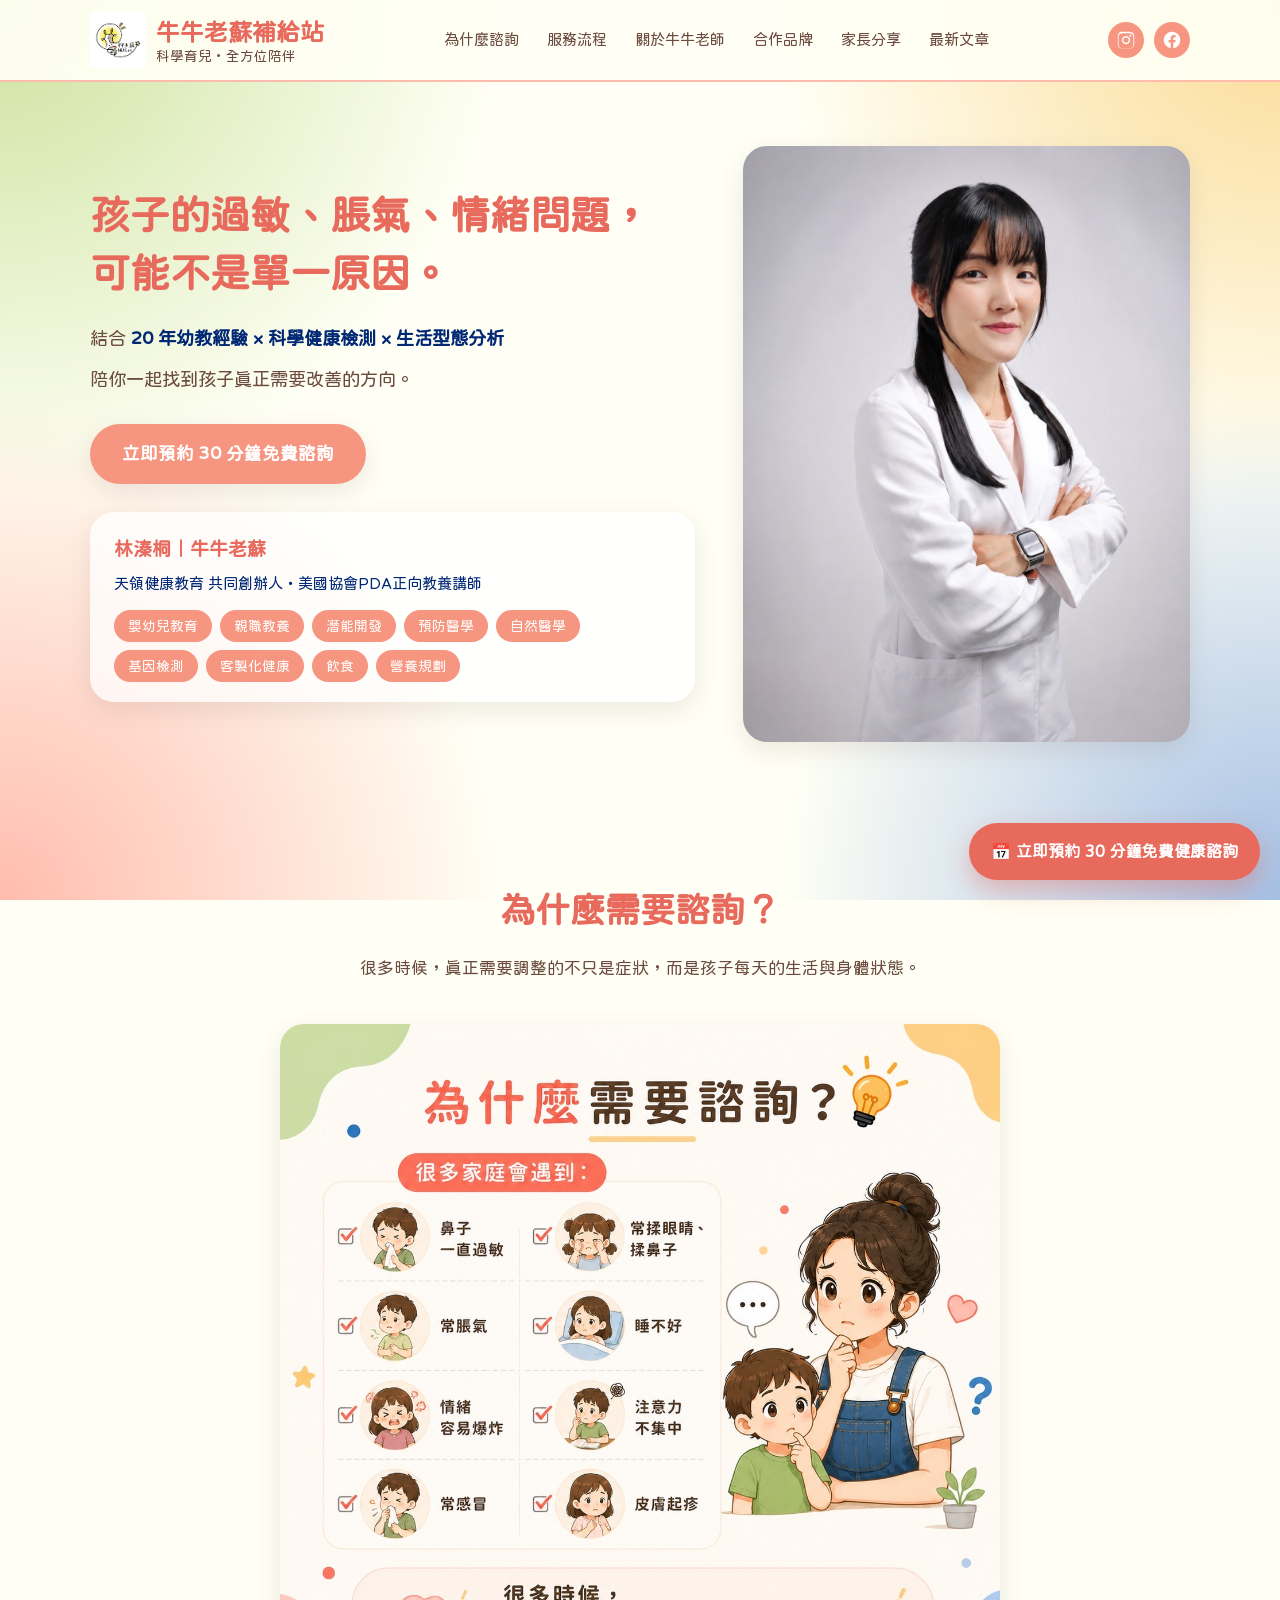
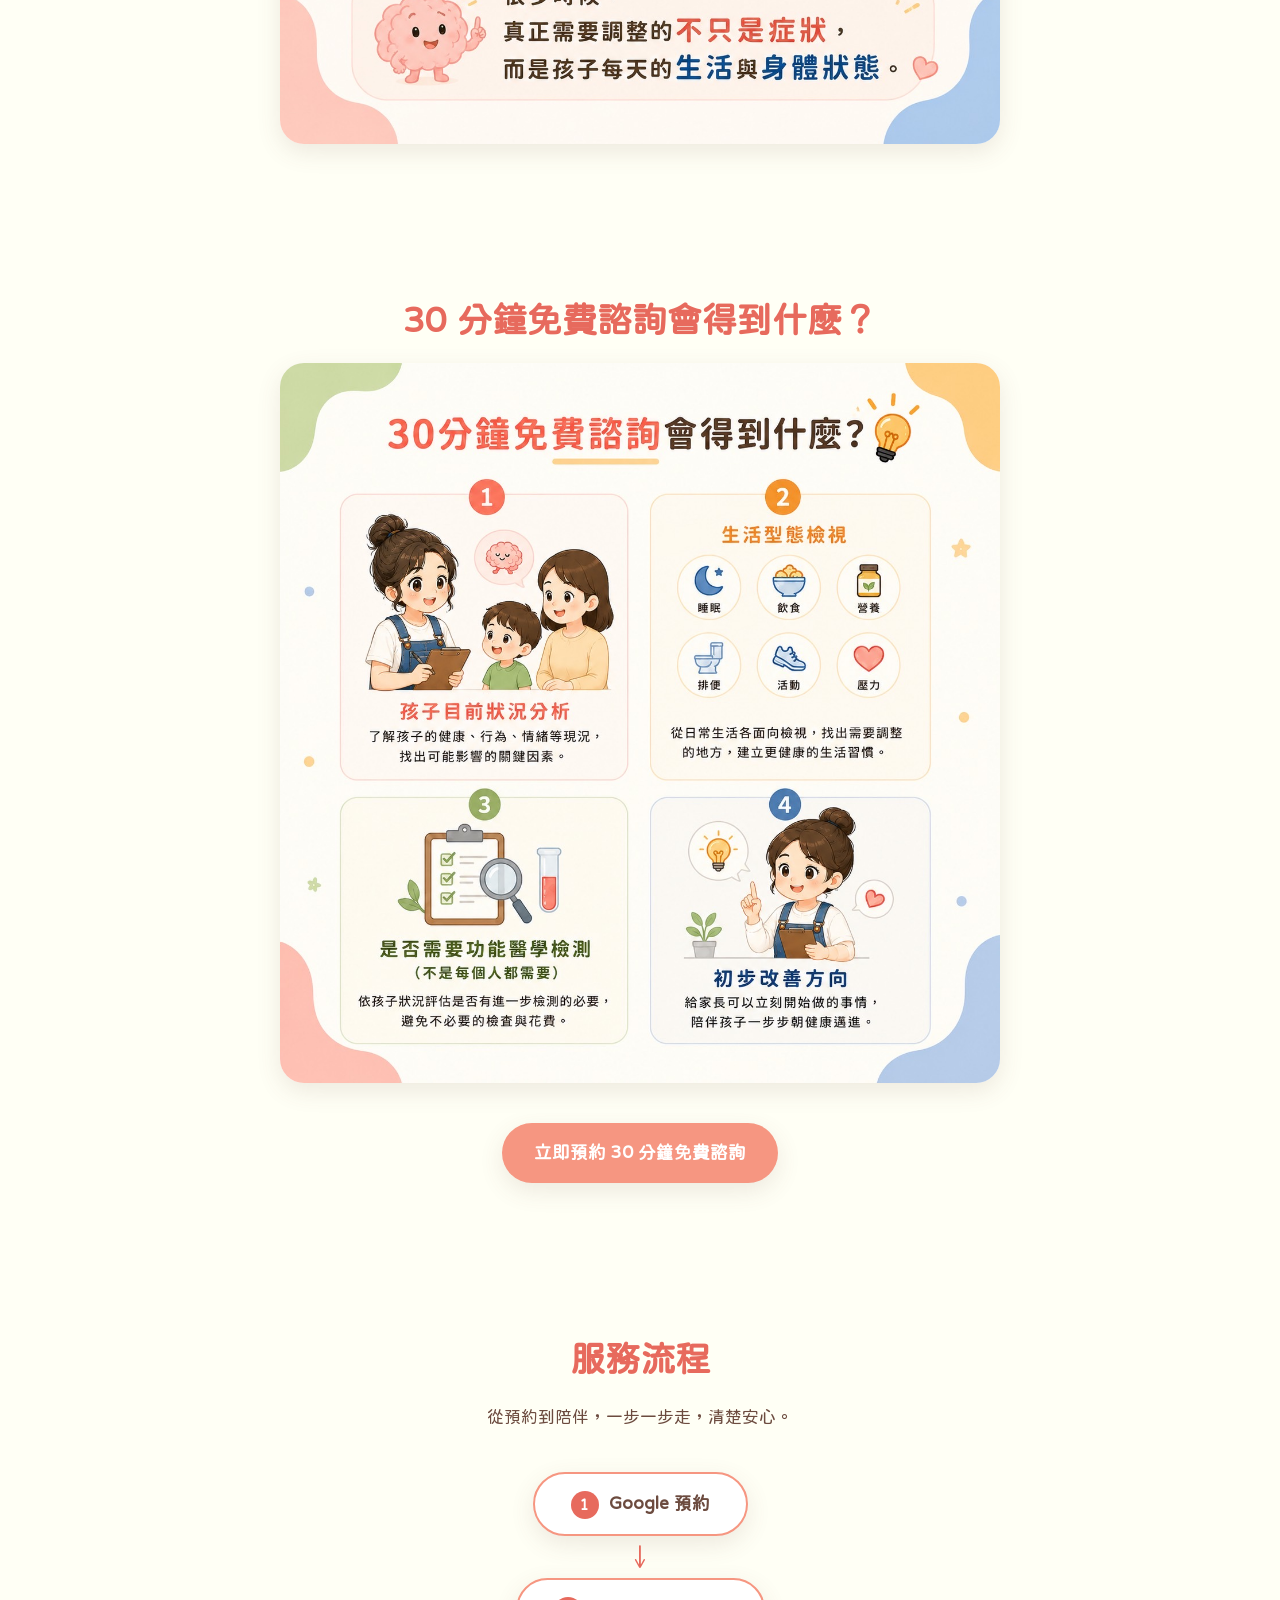
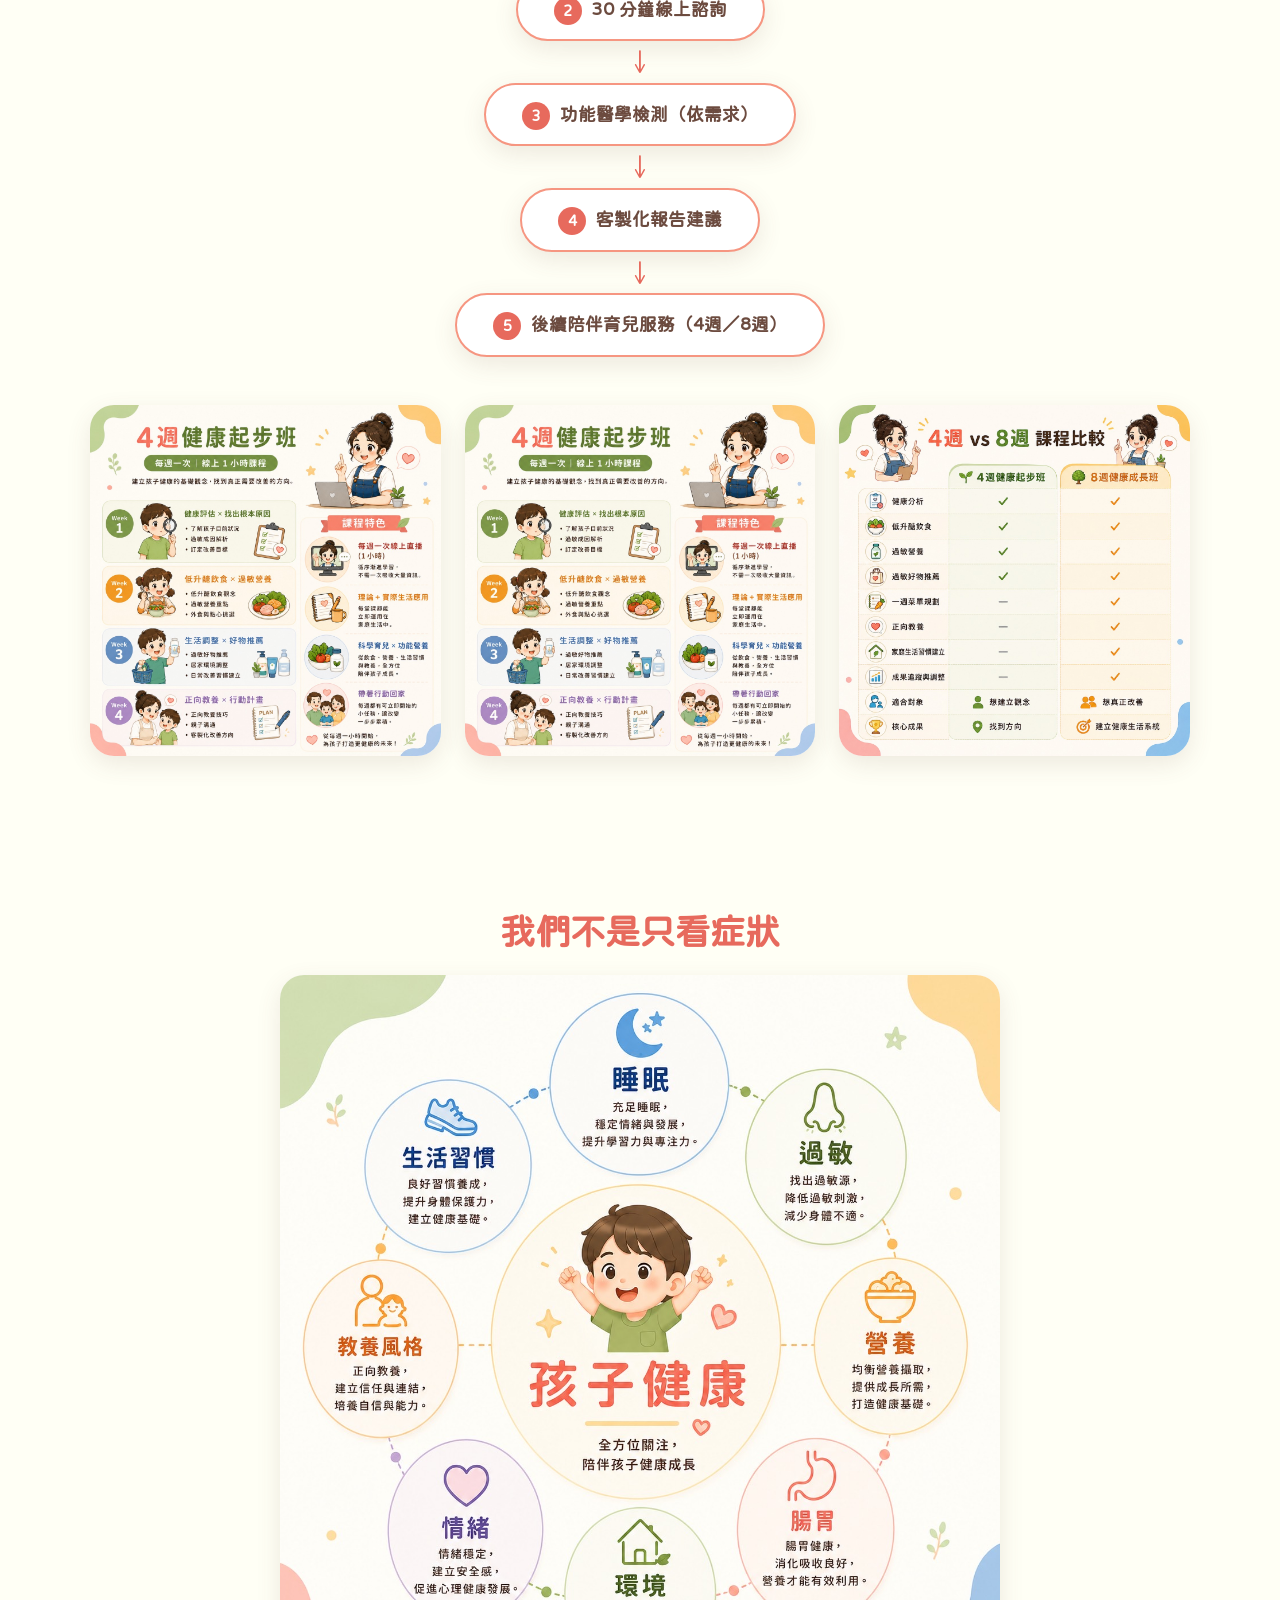
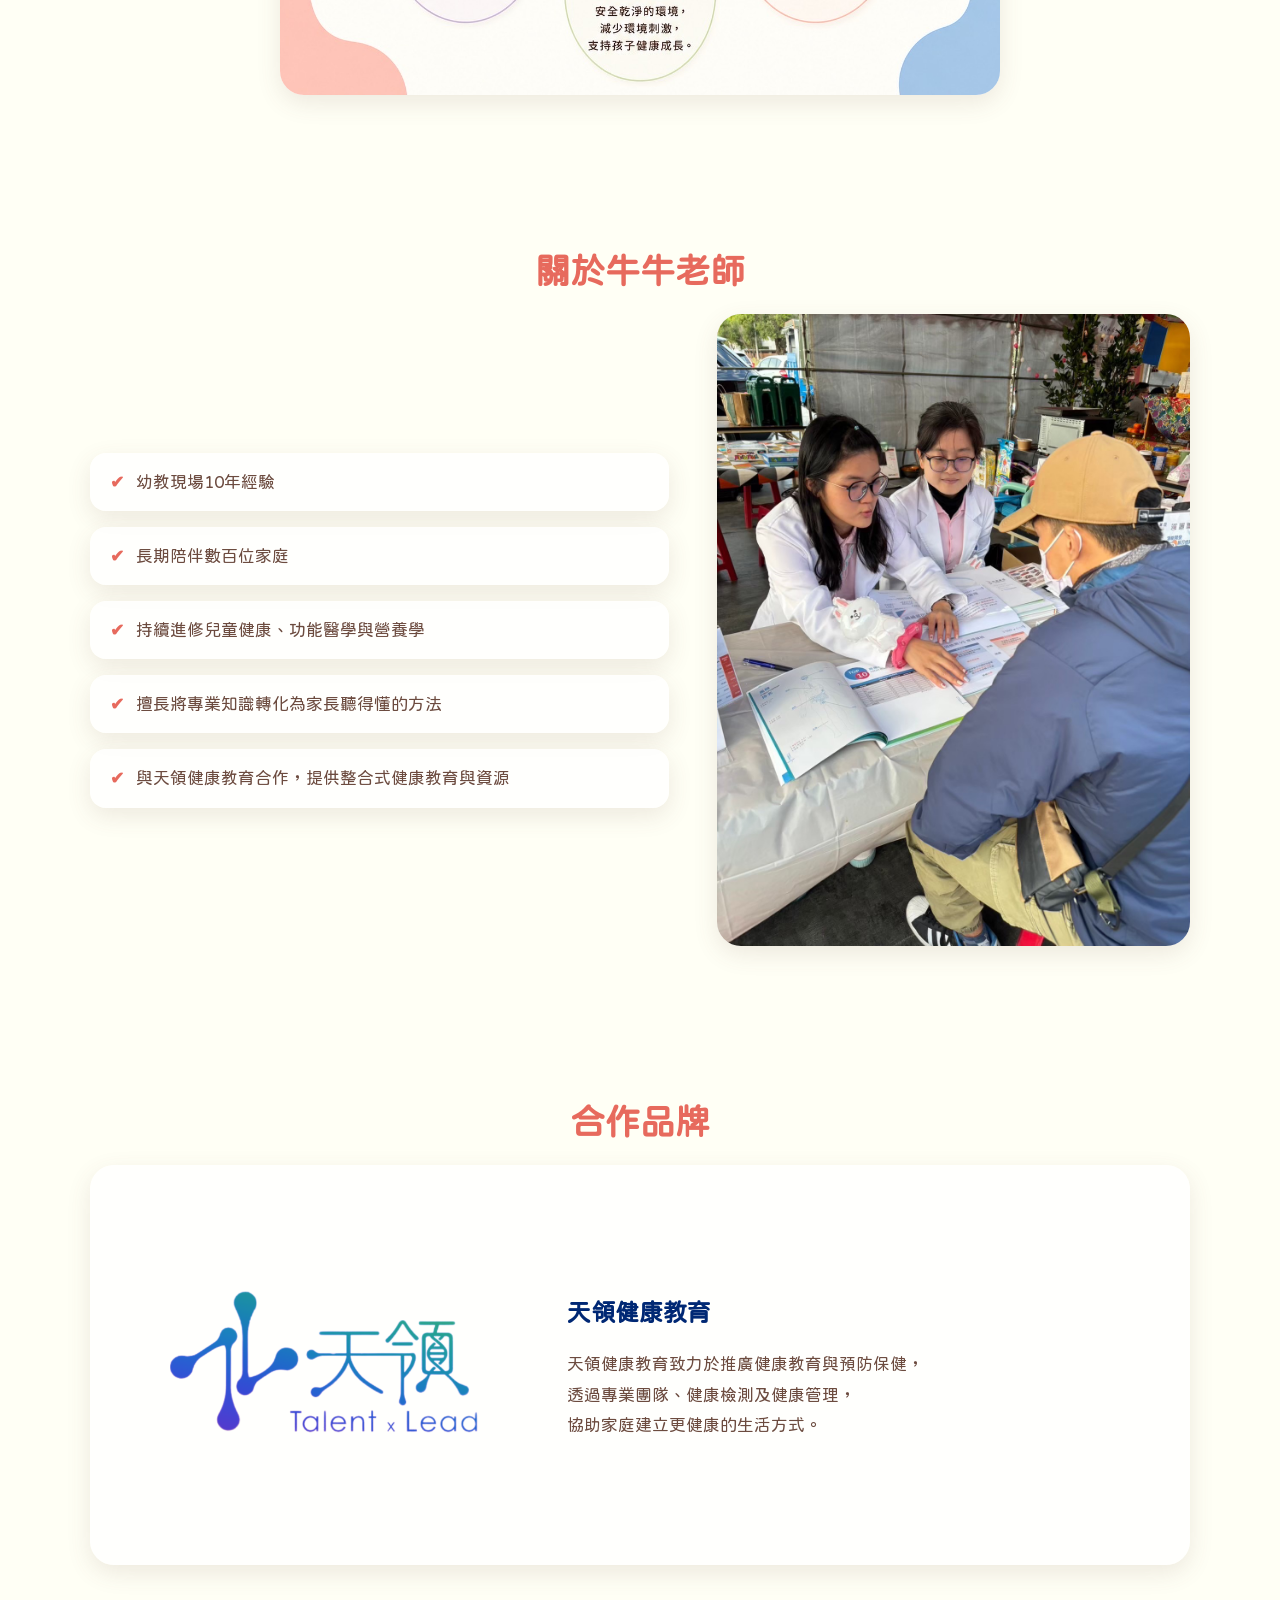
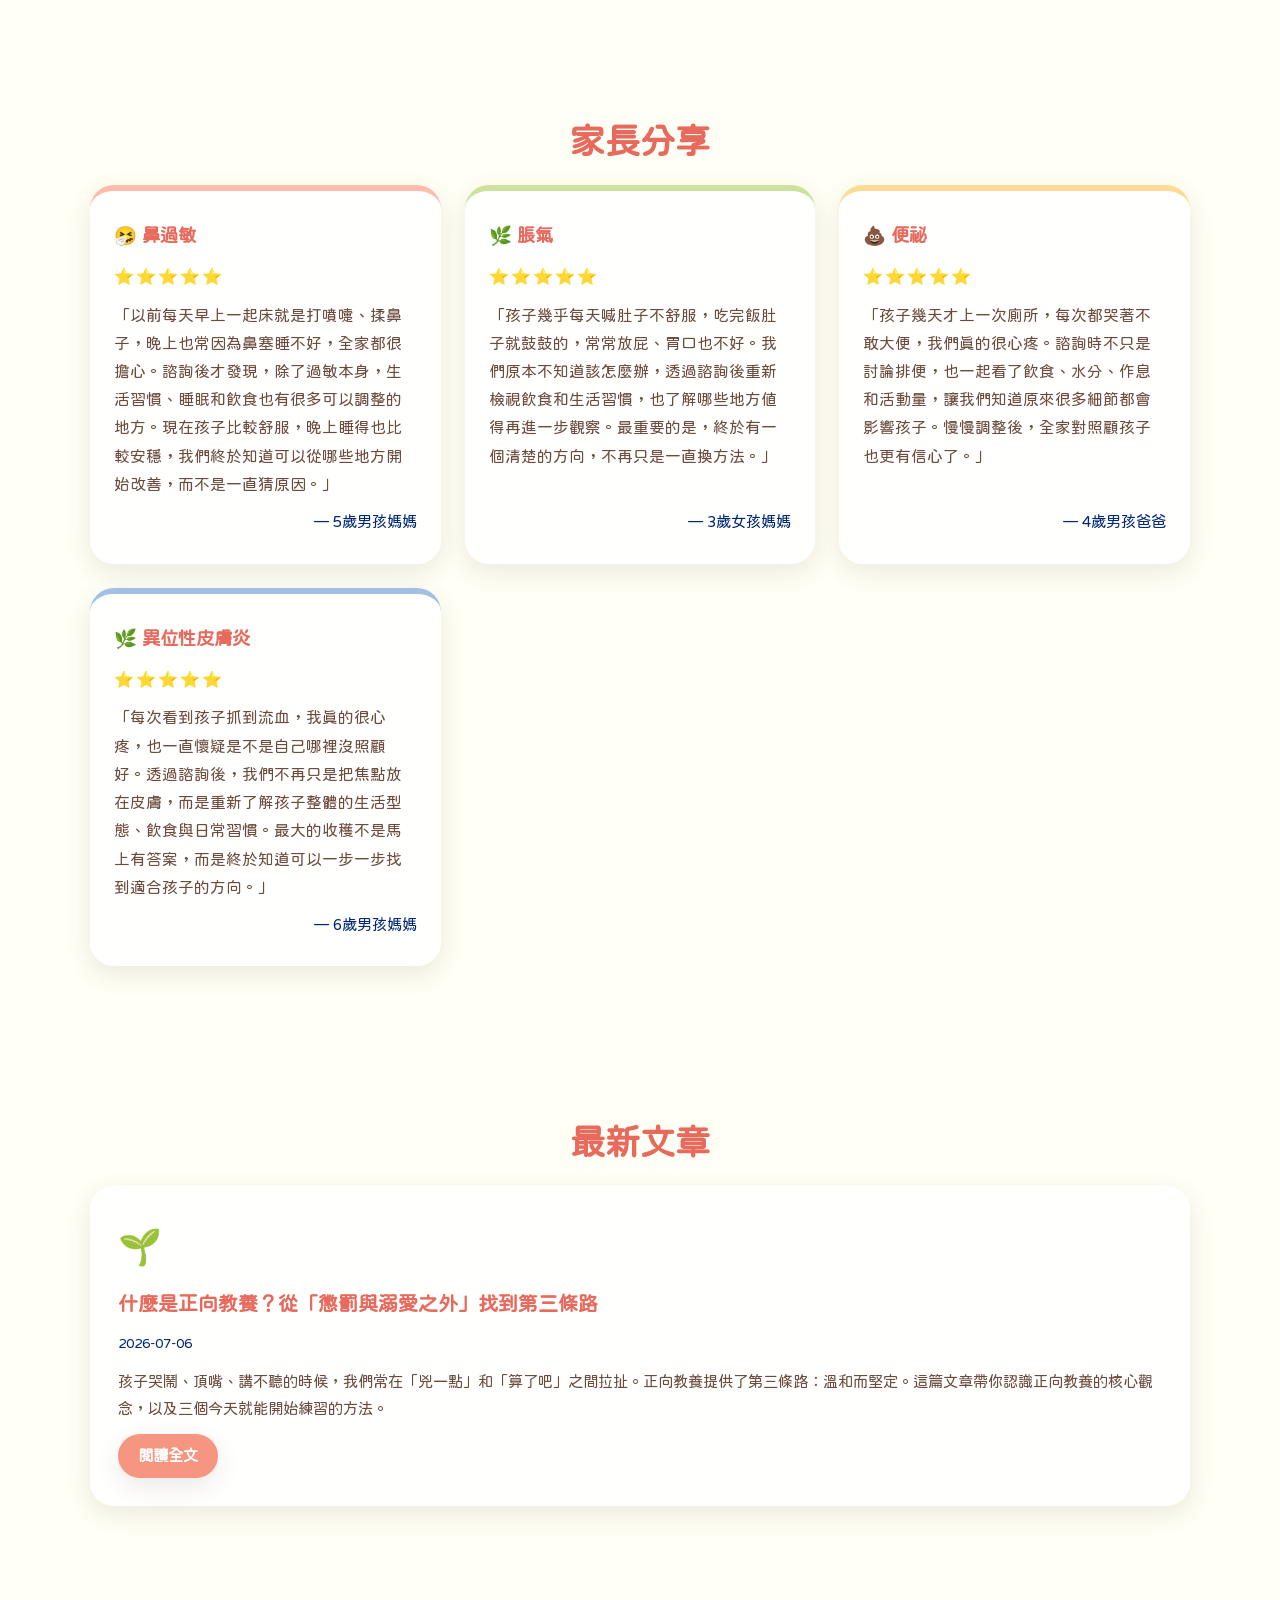
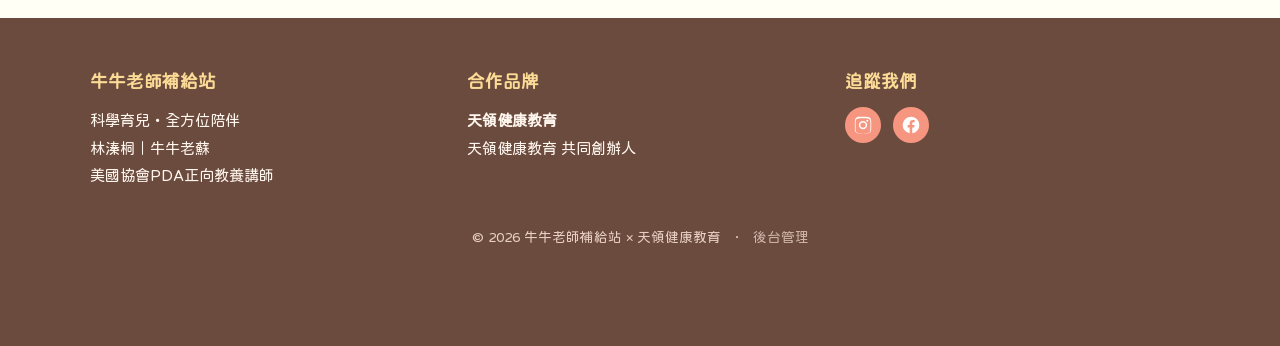
==== commit 7a52777f: "新增文章管理後台，並確認 logo 設為 favicon - 新增 admin.html 後台：密碼登入 + 文章管理儀表板（統計、   列表、編輯、刪除、寫新文章） - admin.js 提供前端登" ====
--- a/index.html
+++ b/index.html
@@ -195,9 +195,6 @@
 <section id="blog">
   <div class="container">
     <h2 class="section-title">最新文章</h2>
-    <div class="blog-toolbar">
-      <a class="btn btn-small" href="editor.html">✏️ 寫新文章</a>
-    </div>
     <div id="post-grid" class="post-grid"></div>
   </div>
 </section>
@@ -229,7 +226,7 @@
         </div>
       </div>
     </div>
-    <p class="footer-copy">© 2026 牛牛老師補給站 × 天領健康教育</p>
+    <p class="footer-copy">© 2026 牛牛老師補給站 × 天領健康教育　·　<a href="admin.html" class="footer-admin-link">後台管理</a></p>
   </div>
 </footer>
 
@@ -243,7 +240,7 @@
     const grid = document.getElementById("post-grid");
     const posts = niuGetPosts();
     if (!posts.length) {
-      grid.outerHTML = '<p class="empty-posts">目前還沒有文章，點「寫新文章」開始你的第一篇吧！</p>';
+      grid.outerHTML = '<p class="empty-posts">文章準備中，敬請期待！</p>';
       return;
     }
     grid.innerHTML = posts.map(function (p) {
@@ -254,7 +251,6 @@
         '<p class="post-excerpt">' + (p.excerpt || "") + '</p>' +
         '<div class="post-actions">' +
           '<a class="btn btn-small" href="article.html?id=' + encodeURIComponent(p.id) + '">閱讀全文</a>' +
-          '<a class="btn btn-small btn-outline" href="editor.html?id=' + encodeURIComponent(p.id) + '">編輯</a>' +
         '</div>' +
       '</article>';
     }).join("");
--- a/style.css
+++ b/style.css
@@ -650,6 +650,134 @@
 
 .manage-list .m-date { color: var(--blue); font-size: .85rem; }
 
+/* ---- 後台：登入 ---- */
+.admin-login {
+  min-height: 100vh;
+  display: flex;
+  align-items: center;
+  justify-content: center;
+  padding: 24px;
+}
+
+.login-card {
+  background: rgba(255, 255, 255, .92);
+  border-radius: var(--radius);
+  box-shadow: var(--shadow);
+  padding: 40px 36px;
+  width: min(400px, 100%);
+  text-align: center;
+  display: flex;
+  flex-direction: column;
+  align-items: center;
+  gap: 6px;
+}
+
+.login-logo { width: 88px; height: 88px; object-fit: contain; margin-bottom: 4px; }
+
+.login-card h1 { color: var(--primary); font-size: 1.5rem; }
+
+.login-hint { color: var(--brown); font-size: .95rem; margin-bottom: 12px; }
+
+.login-card input[type="password"] {
+  width: 100%;
+  font-family: var(--font);
+  font-size: 1.05rem;
+  padding: 12px 16px;
+  border: 2px solid var(--corner-pink);
+  border-radius: 12px;
+  background: #fff;
+  color: var(--brown);
+  text-align: center;
+}
+
+.login-card input[type="password"]:focus { outline: none; border-color: var(--primary); }
+
+.login-error { color: var(--primary); font-size: .9rem; display: none; margin: 4px 0; }
+
+.login-card .btn { width: 100%; margin-top: 10px; }
+
+.login-back { color: var(--blue); font-size: .9rem; text-decoration: none; margin-top: 14px; }
+
+.login-back:hover { text-decoration: underline; }
+
+/* ---- 後台：儀表板 ---- */
+.admin-topbar {
+  display: flex;
+  align-items: center;
+  justify-content: space-between;
+  gap: 16px;
+  flex-wrap: wrap;
+  margin-bottom: 28px;
+}
+
+.stat-cards {
+  display: grid;
+  grid-template-columns: repeat(auto-fit, minmax(180px, 1fr));
+  gap: 20px;
+  margin-bottom: 32px;
+}
+
+.stat-card {
+  background: rgba(255, 255, 255, .9);
+  border-radius: var(--radius);
+  box-shadow: var(--shadow);
+  padding: 24px;
+  text-align: center;
+  border-top: 6px solid var(--corner-green);
+}
+
+.stat-card:nth-child(2) { border-top-color: var(--corner-blue); }
+
+.stat-num { display: block; font-size: 2.2rem; font-weight: bold; color: var(--primary); }
+
+.stat-label { color: var(--blue); font-size: .95rem; }
+
+.admin-panel {
+  background: rgba(255, 255, 255, .9);
+  border-radius: var(--radius);
+  box-shadow: var(--shadow);
+  padding: clamp(20px, 4vw, 32px);
+}
+
+.admin-panel-title { color: var(--blue); font-size: 1.3rem; margin-bottom: 18px; }
+
+.table-wrap { overflow-x: auto; }
+
+.admin-table { width: 100%; border-collapse: collapse; min-width: 480px; }
+
+.admin-table th {
+  text-align: left;
+  color: var(--brown);
+  font-size: .9rem;
+  padding: 10px 12px;
+  border-bottom: 2px solid var(--corner-pink);
+}
+
+.admin-table td {
+  padding: 14px 12px;
+  border-bottom: 1px dashed var(--corner-pink);
+  color: var(--brown);
+  vertical-align: middle;
+}
+
+.admin-table .col-title { display: flex; align-items: center; gap: 8px; }
+
+.admin-table .col-title a { color: var(--brown); text-decoration: none; font-weight: bold; }
+
+.admin-table .col-title a:hover { color: var(--primary); }
+
+.admin-table .row-emoji { font-size: 1.3rem; }
+
+.admin-table .col-date { color: var(--blue); font-size: .9rem; white-space: nowrap; }
+
+.admin-table .col-actions { text-align: right; white-space: nowrap; }
+
+.admin-table .col-actions .btn { margin-left: 6px; }
+
+.btn.btn-danger { color: var(--primary); border-color: var(--primary); }
+
+.btn.btn-danger:hover { background: var(--primary); color: #fff; }
+
 /* ---- Footer ---- */
 footer.site-footer {
   background: var(--brown);
@@ -691,6 +819,9 @@
   font-size: .85rem;
   color: #E8CFC2;
 }
+
+.footer-admin-link { color: #E8CFC2; text-decoration: none; opacity: .8; }
+.footer-admin-link:hover { text-decoration: underline; opacity: 1; }
 
 /* ---- RWD ---- */
 @media (max-width: 860px) {
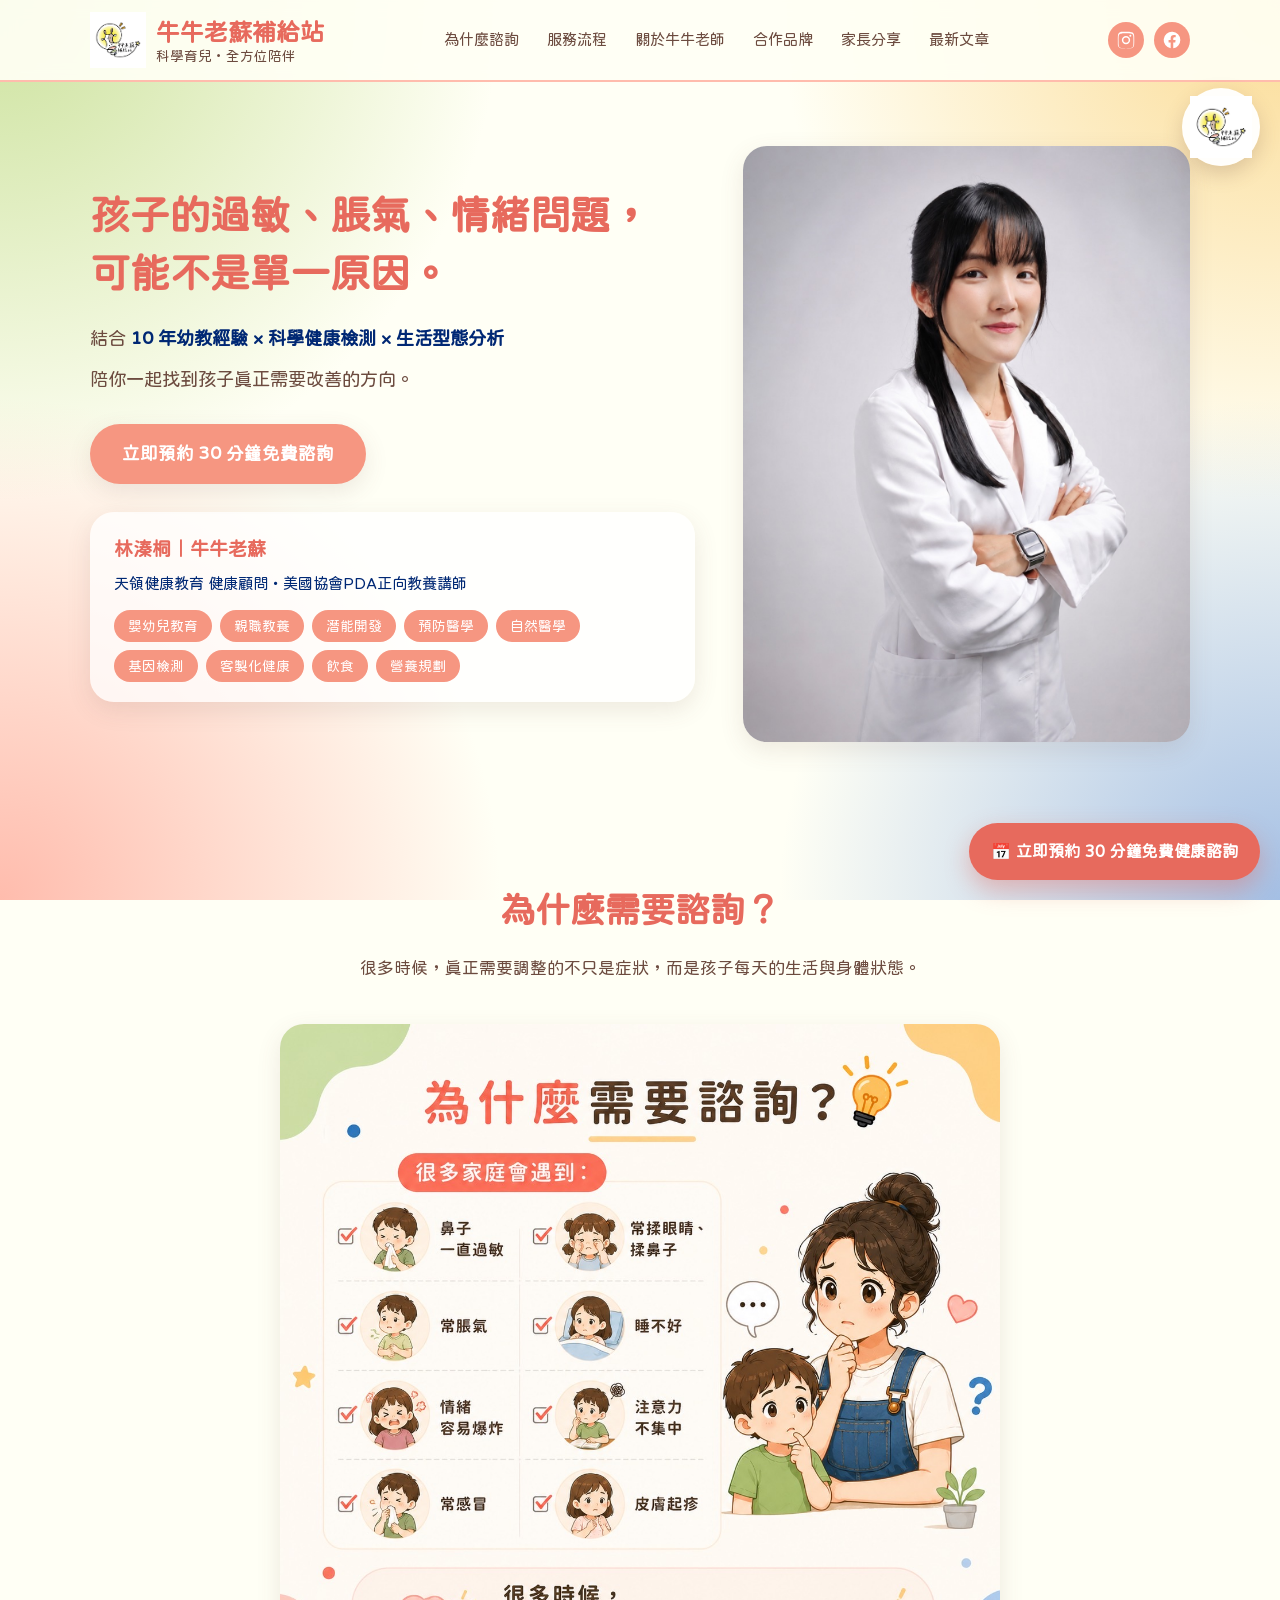
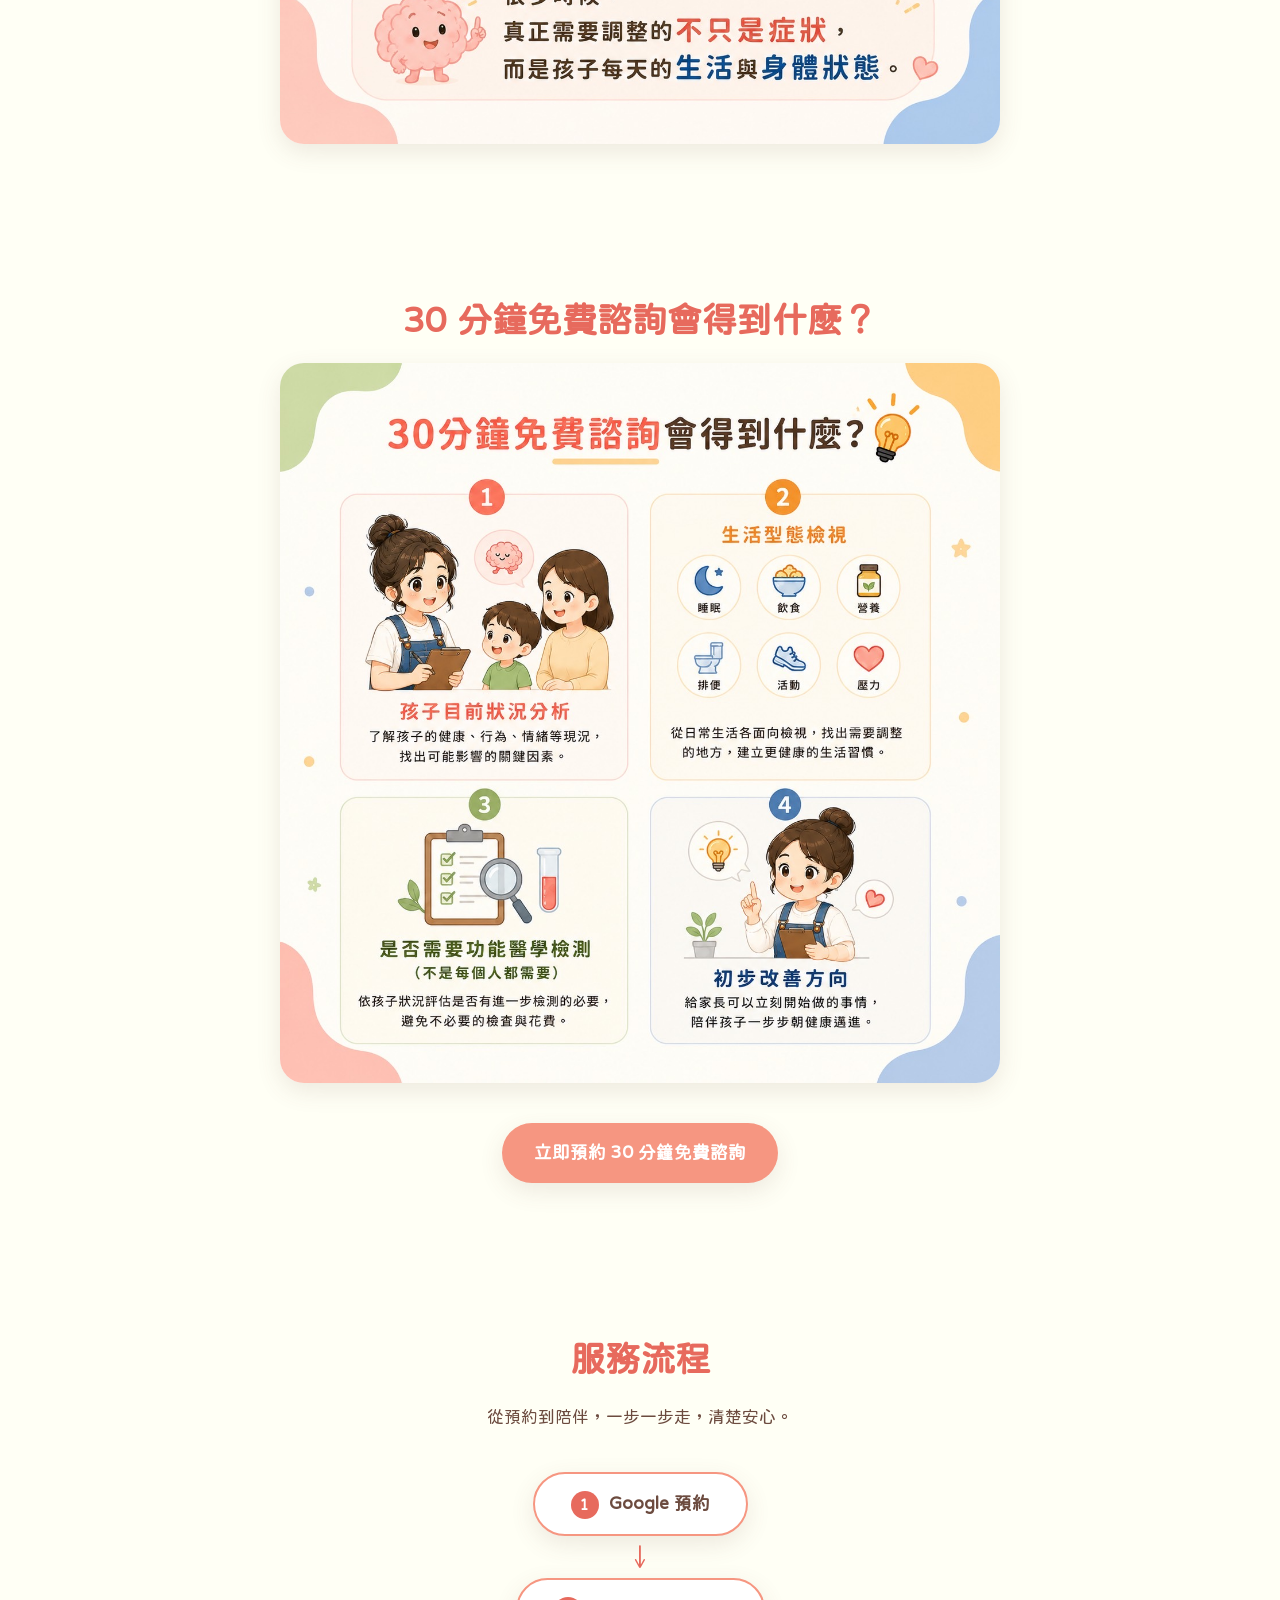
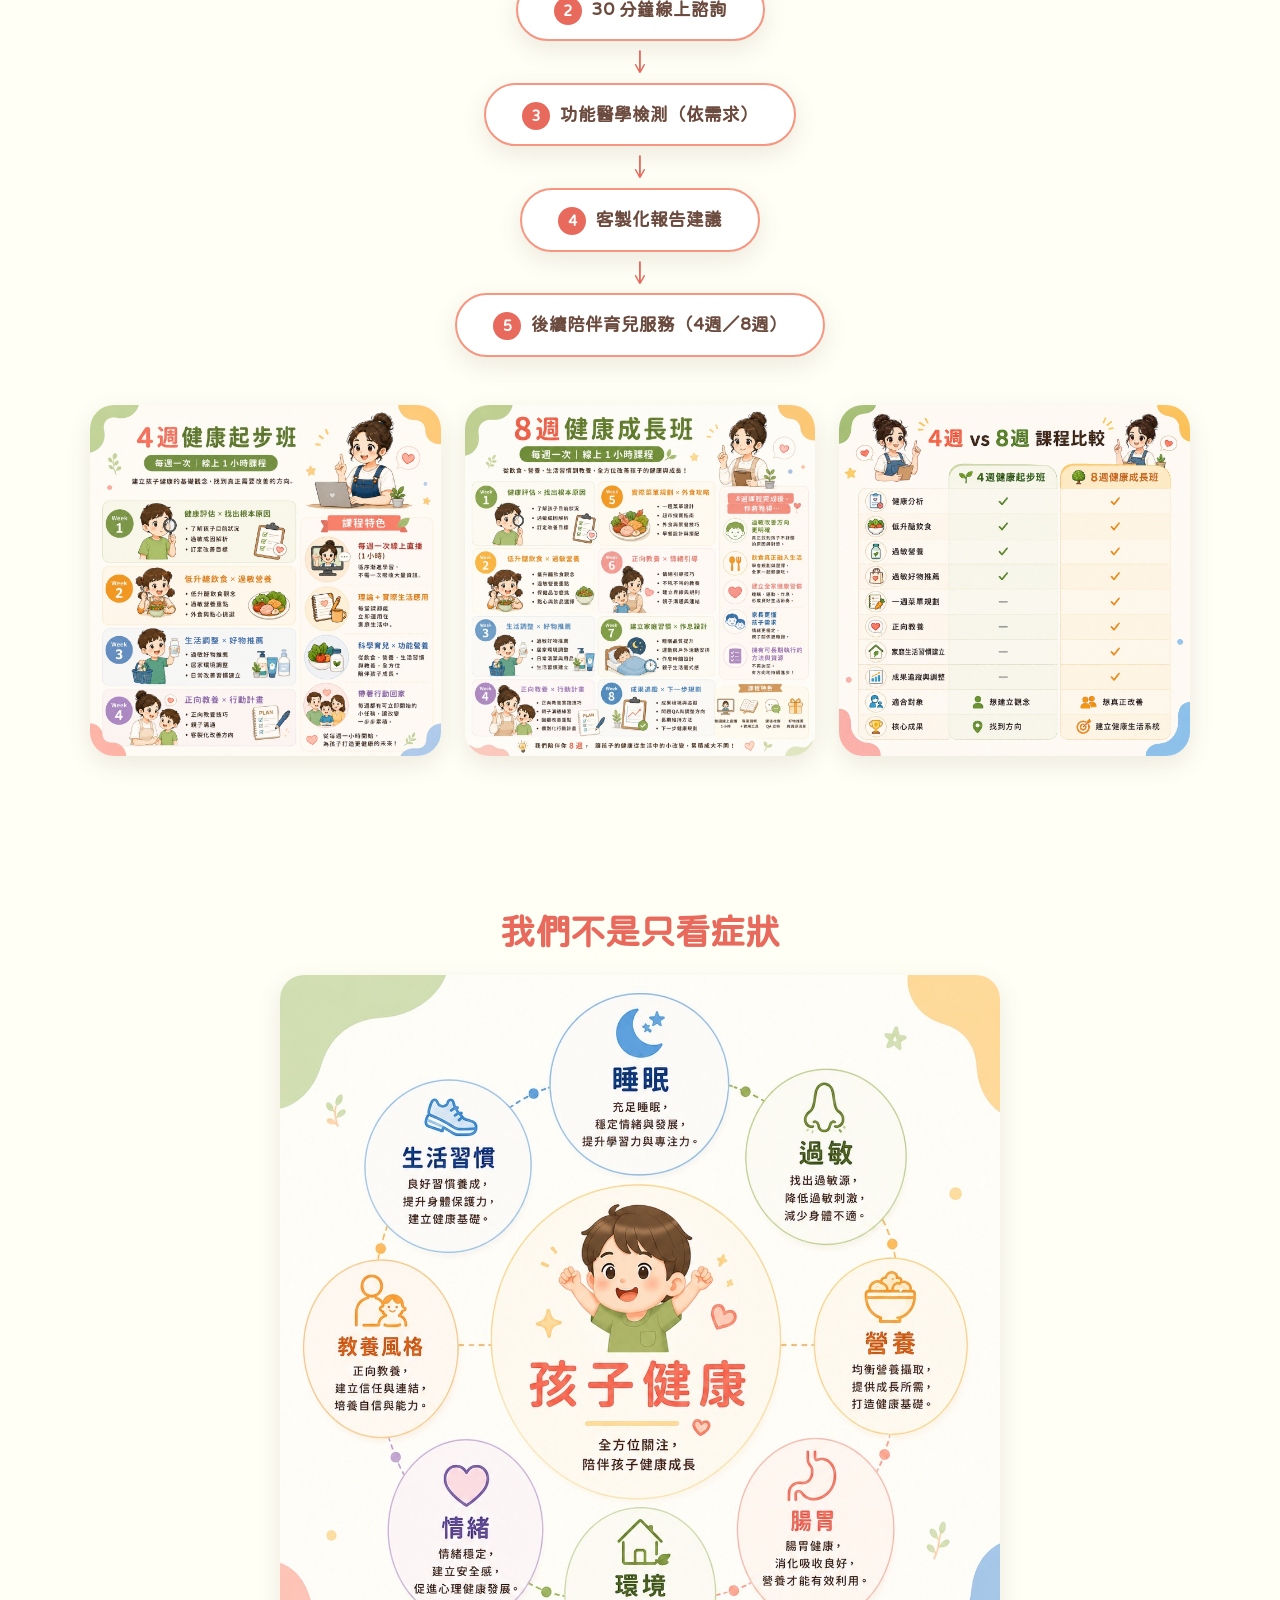
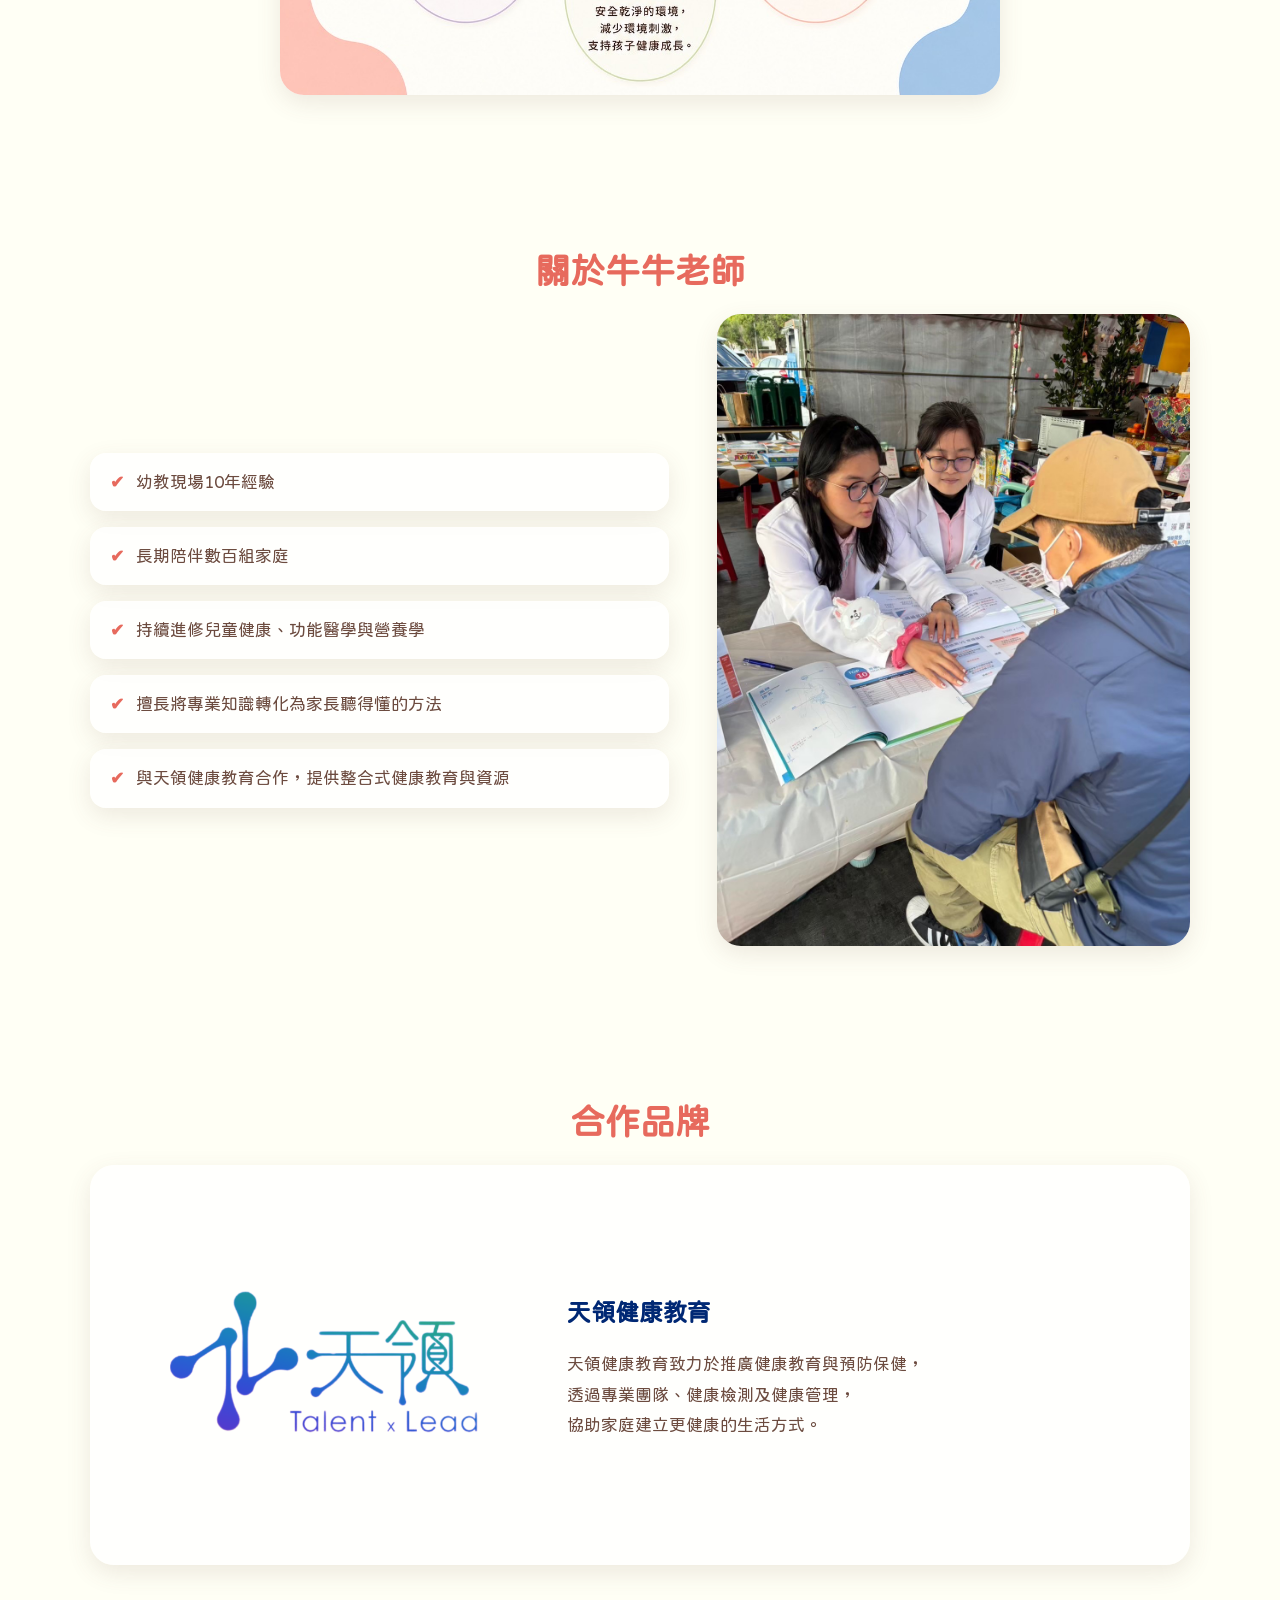
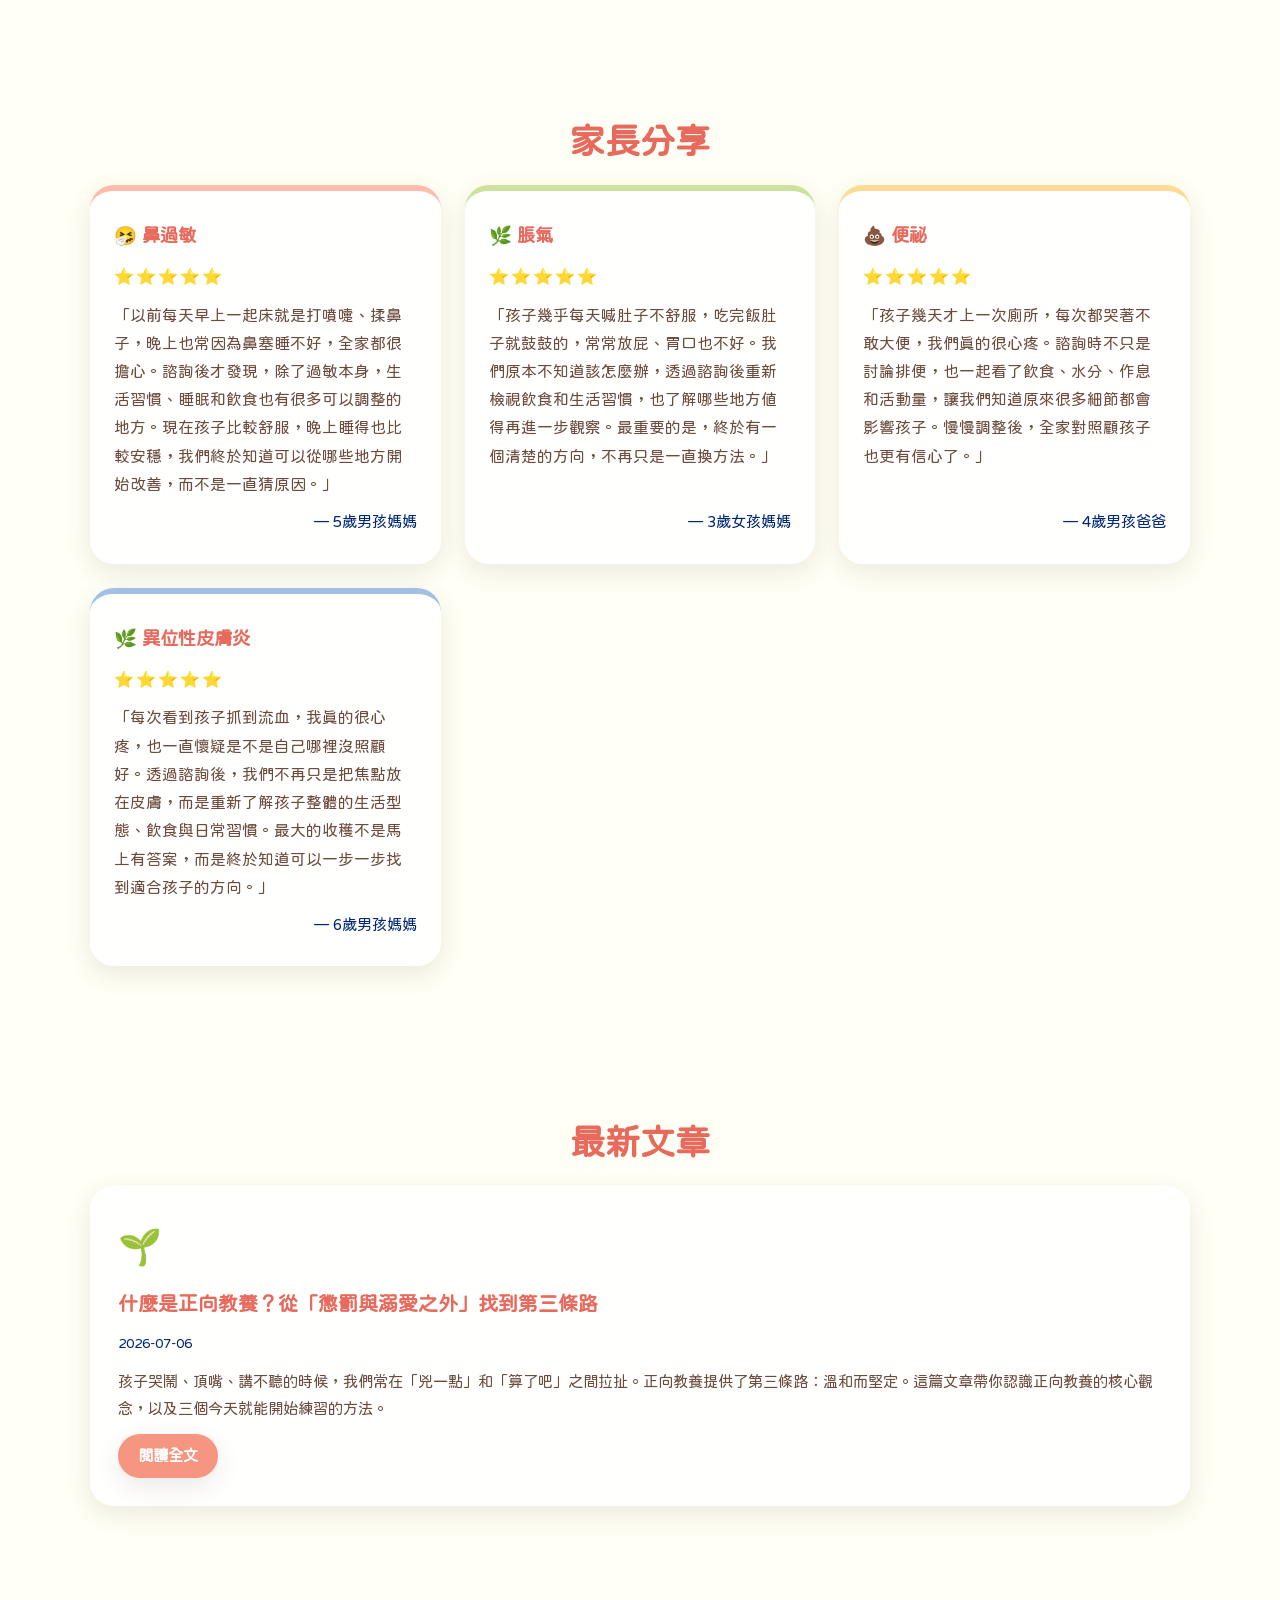
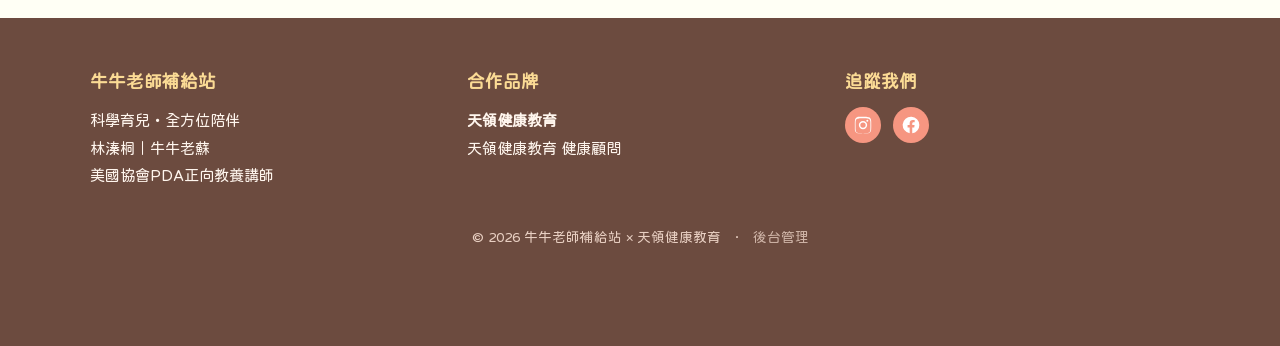
==== commit a826921b: "首頁右上加固定 logo，更新頭銜與文案 - 首頁右上角新增固定浮動 logo（手機版隱藏避免與 header 重疊） - 頭銜「天領健康教育 共同創辦人」改為「健康顧問」（Hero 與 footer" ====
--- a/index.html
+++ b/index.html
@@ -52,14 +52,14 @@
   <div class="container hero-grid">
     <div class="hero-text">
       <h1>孩子的過敏、脹氣、情緒問題，<br>可能不是單一原因。</h1>
-      <p class="hero-sub">結合 <strong>20 年幼教經驗 × 科學健康檢測 × 生活型態分析</strong></p>
+      <p class="hero-sub">結合 <strong>10 年幼教經驗 × 科學健康檢測 × 生活型態分析</strong></p>
       <p class="hero-sub">陪你一起找到孩子真正需要改善的方向。</p>
       <div class="hero-cta">
         <a class="btn" href="https://calendar.app.google/aHmSeufa2iEQpDbY9" target="_blank" rel="noopener">立即預約 30 分鐘免費諮詢</a>
       </div>
       <div class="hero-profile">
         <p class="profile-name">林溱桐｜牛牛老蘇</p>
-        <p class="profile-title">天領健康教育 共同創辦人・美國協會PDA正向教養講師</p>
+        <p class="profile-title">天領健康教育 健康顧問・美國協會PDA正向教養講師</p>
         <div class="tags">
           <span>嬰幼兒教育</span><span>親職教養</span><span>潛能開發</span>
           <span>預防醫學</span><span>自然醫學</span><span>基因檢測</span>
@@ -132,7 +132,7 @@
     <div class="about-grid">
       <ul class="check-list">
         <li>幼教現場10年經驗</li>
-        <li>長期陪伴數百位家庭</li>
+        <li>長期陪伴數百組家庭</li>
         <li>持續進修兒童健康、功能醫學與營養學</li>
         <li>擅長將專業知識轉化為家長聽得懂的方法</li>
         <li>與天領健康教育合作，提供整合式健康教育與資源</li>
@@ -212,7 +212,7 @@
       <div>
         <h4>合作品牌</h4>
         <p><strong>天領健康教育</strong></p>
-        <p>天領健康教育 共同創辦人</p>
+        <p>天領健康教育 健康顧問</p>
       </div>
       <div>
         <h4>追蹤我們</h4>
@@ -229,6 +229,11 @@
     <p class="footer-copy">© 2026 牛牛老師補給站 × 天領健康教育　·　<a href="admin.html" class="footer-admin-link">後台管理</a></p>
   </div>
 </footer>
+
+<!-- 右上固定 logo -->
+<a class="floating-logo" href="index.html" aria-label="牛牛老蘇補給站">
+  <img src="logo.PNG" alt="牛牛老蘇補給站 logo">
+</a>
 
 <!-- 固定預約按鈕 -->
 <a class="floating-cta" href="https://calendar.app.google/aHmSeufa2iEQpDbY9" target="_blank" rel="noopener">📅 立即預約 30 分鐘免費健康諮詢</a>
--- a/style.css
+++ b/style.css
@@ -177,6 +177,28 @@
   box-shadow: none;
 }
 
+/* ---- 右上固定 logo ---- */
+.floating-logo {
+  position: fixed;
+  top: 88px;
+  right: 20px;
+  z-index: 150;
+  width: 78px;
+  height: 78px;
+  border-radius: 50%;
+  background: rgba(255, 255, 255, .95);
+  box-shadow: 0 8px 20px rgba(108, 75, 63, .22);
+  display: flex;
+  align-items: center;
+  justify-content: center;
+  padding: 8px;
+  transition: transform .2s;
+}
+
+.floating-logo:hover { transform: scale(1.06); }
+
+.floating-logo img { width: 100%; height: 100%; object-fit: contain; }
+
 /* ---- 固定預約按鈕 ---- */
 .floating-cta {
   position: fixed;
@@ -832,4 +854,6 @@
   .footer-social { justify-content: center; }
   section { padding: 48px 0; }
   .floating-cta { left: 16px; right: 16px; justify-content: center; font-size: .95rem; }
-}
+  /* 手機版 header 已有明顯 logo，隱藏右上浮動 logo 避免重疊 */
+  .floating-logo { display: none; }
+}
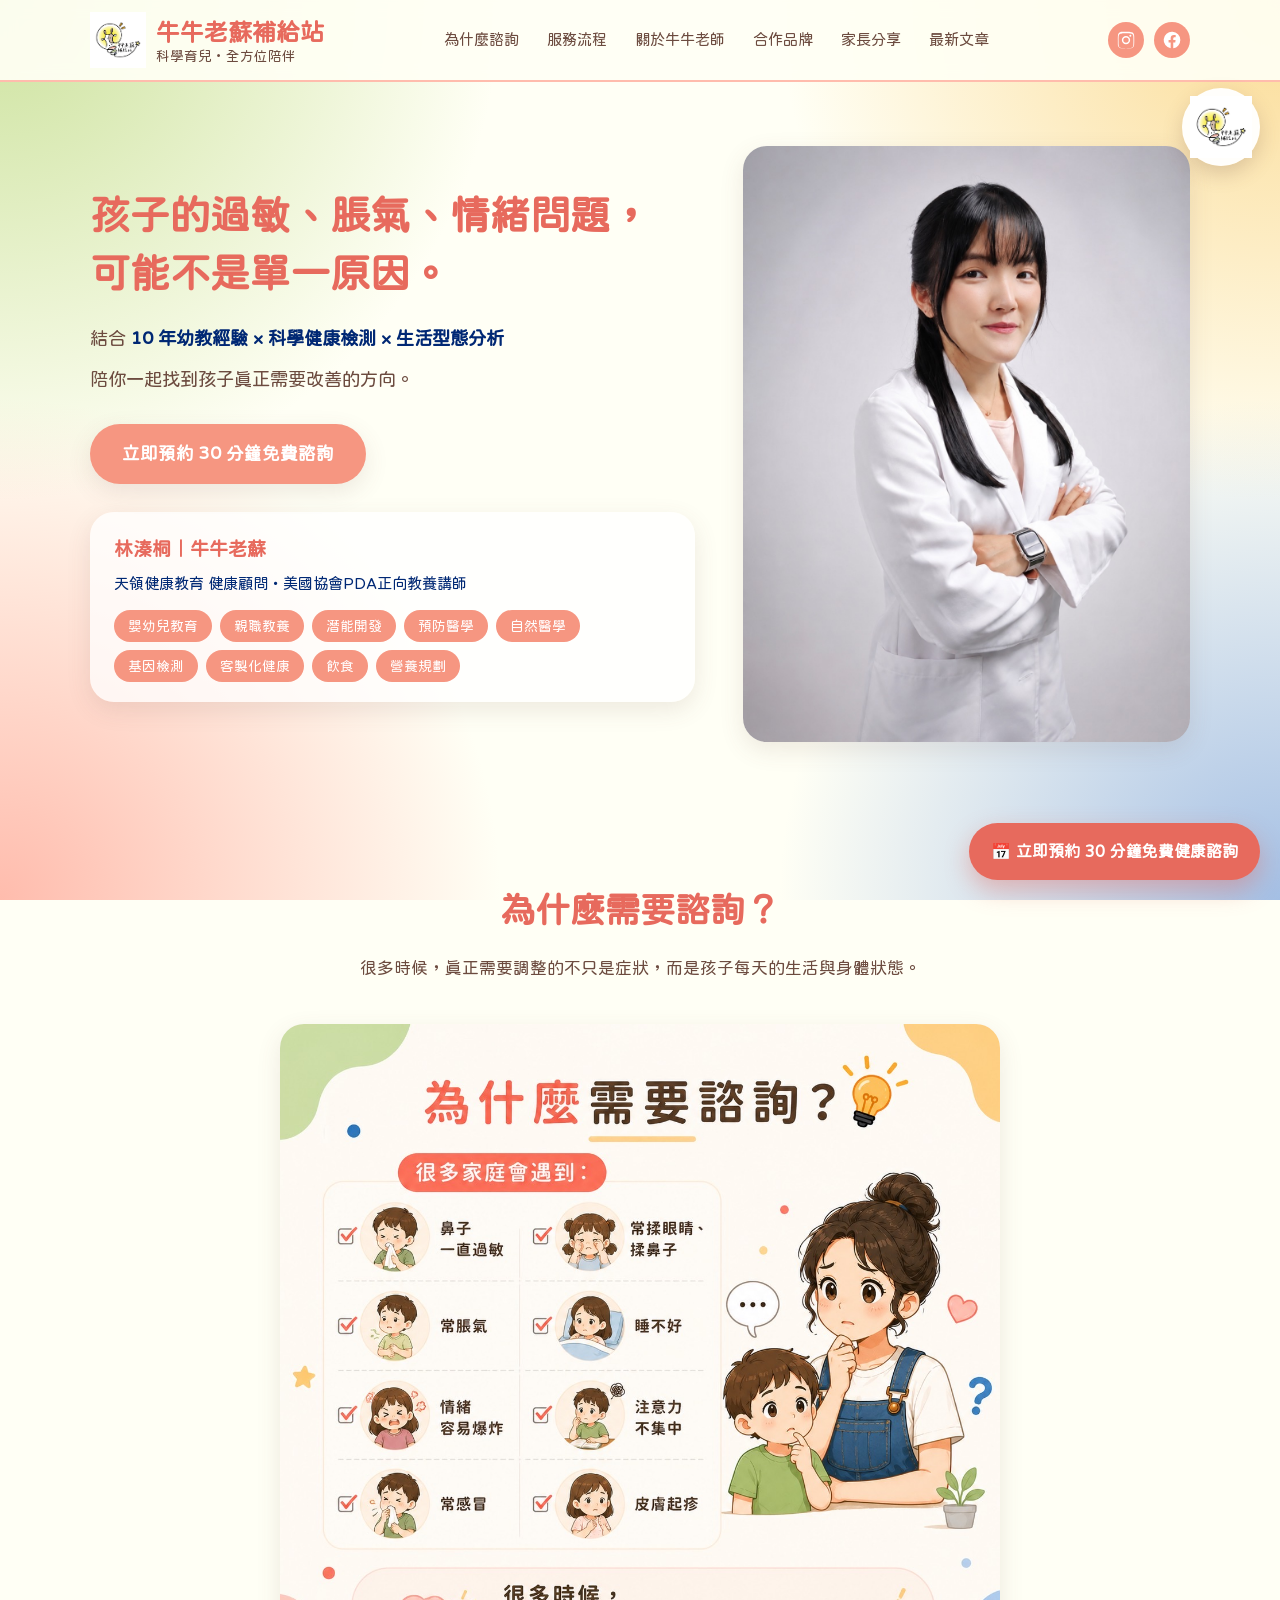
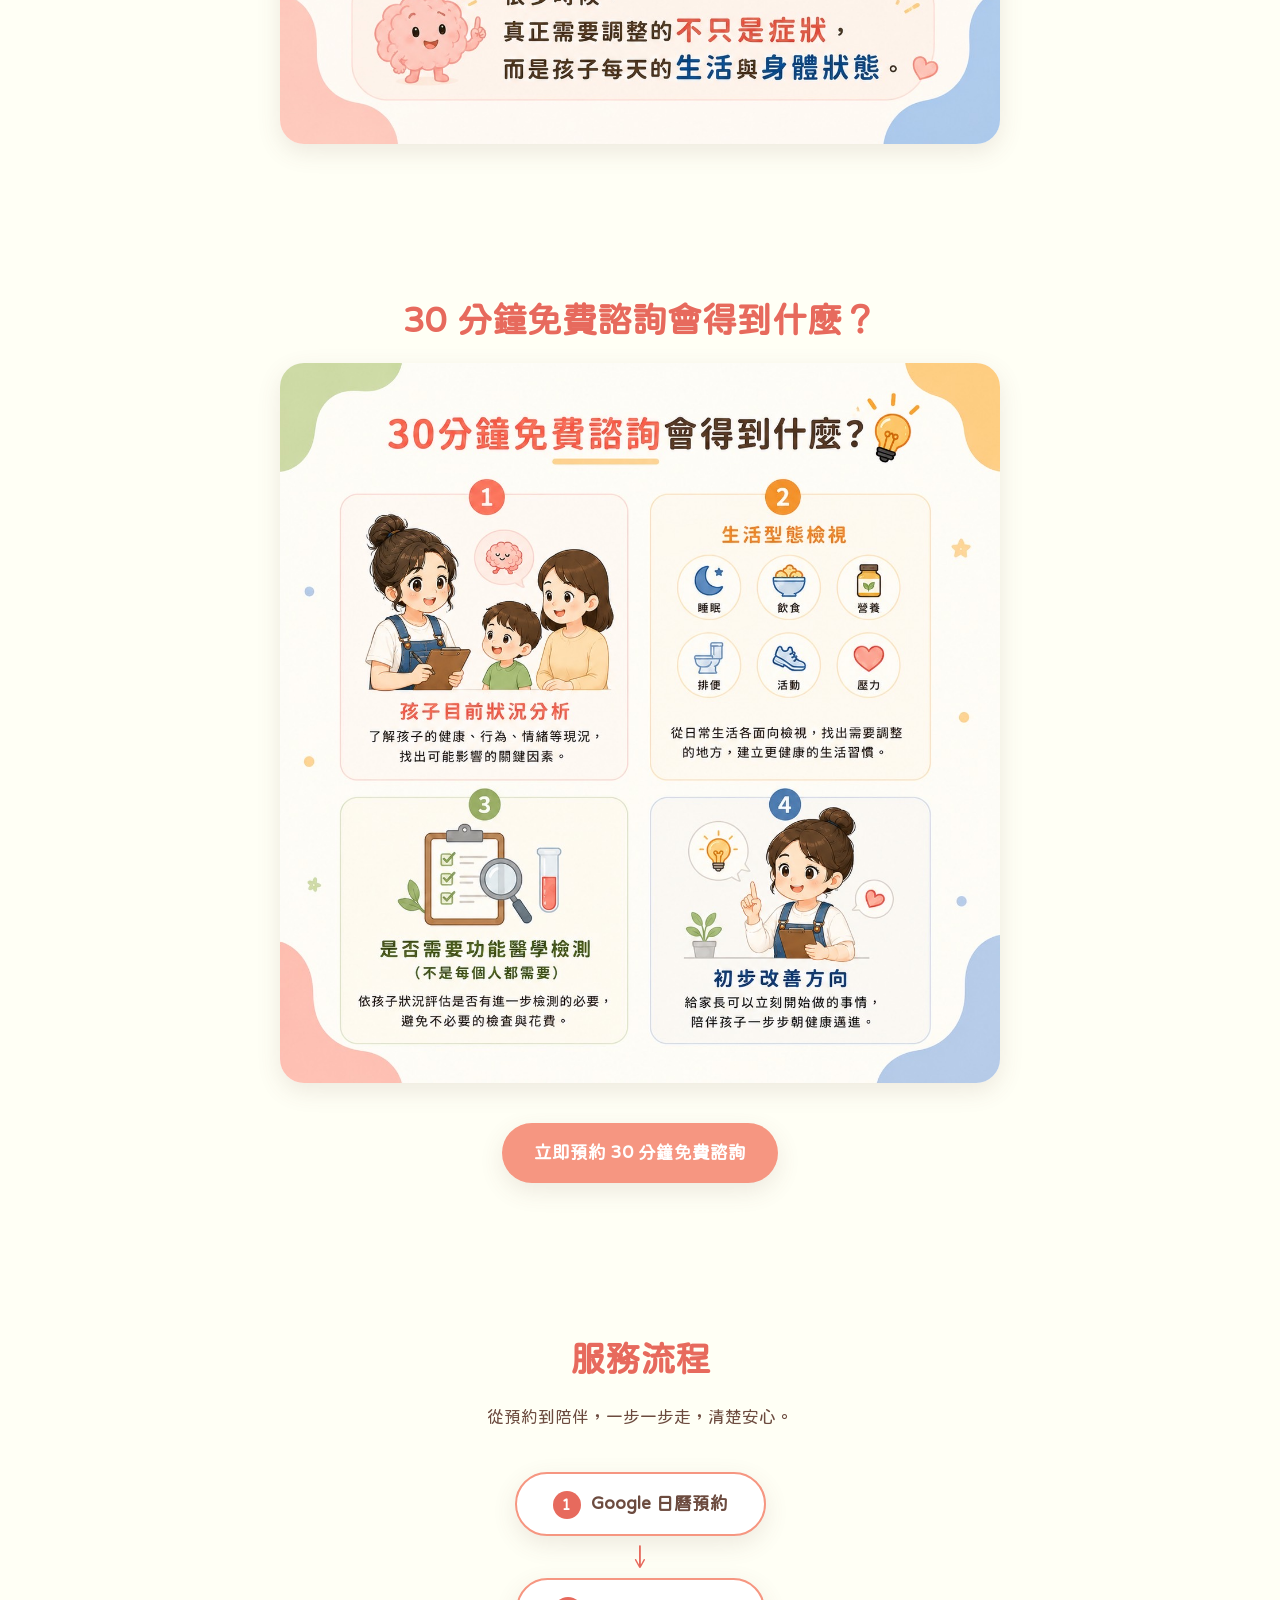
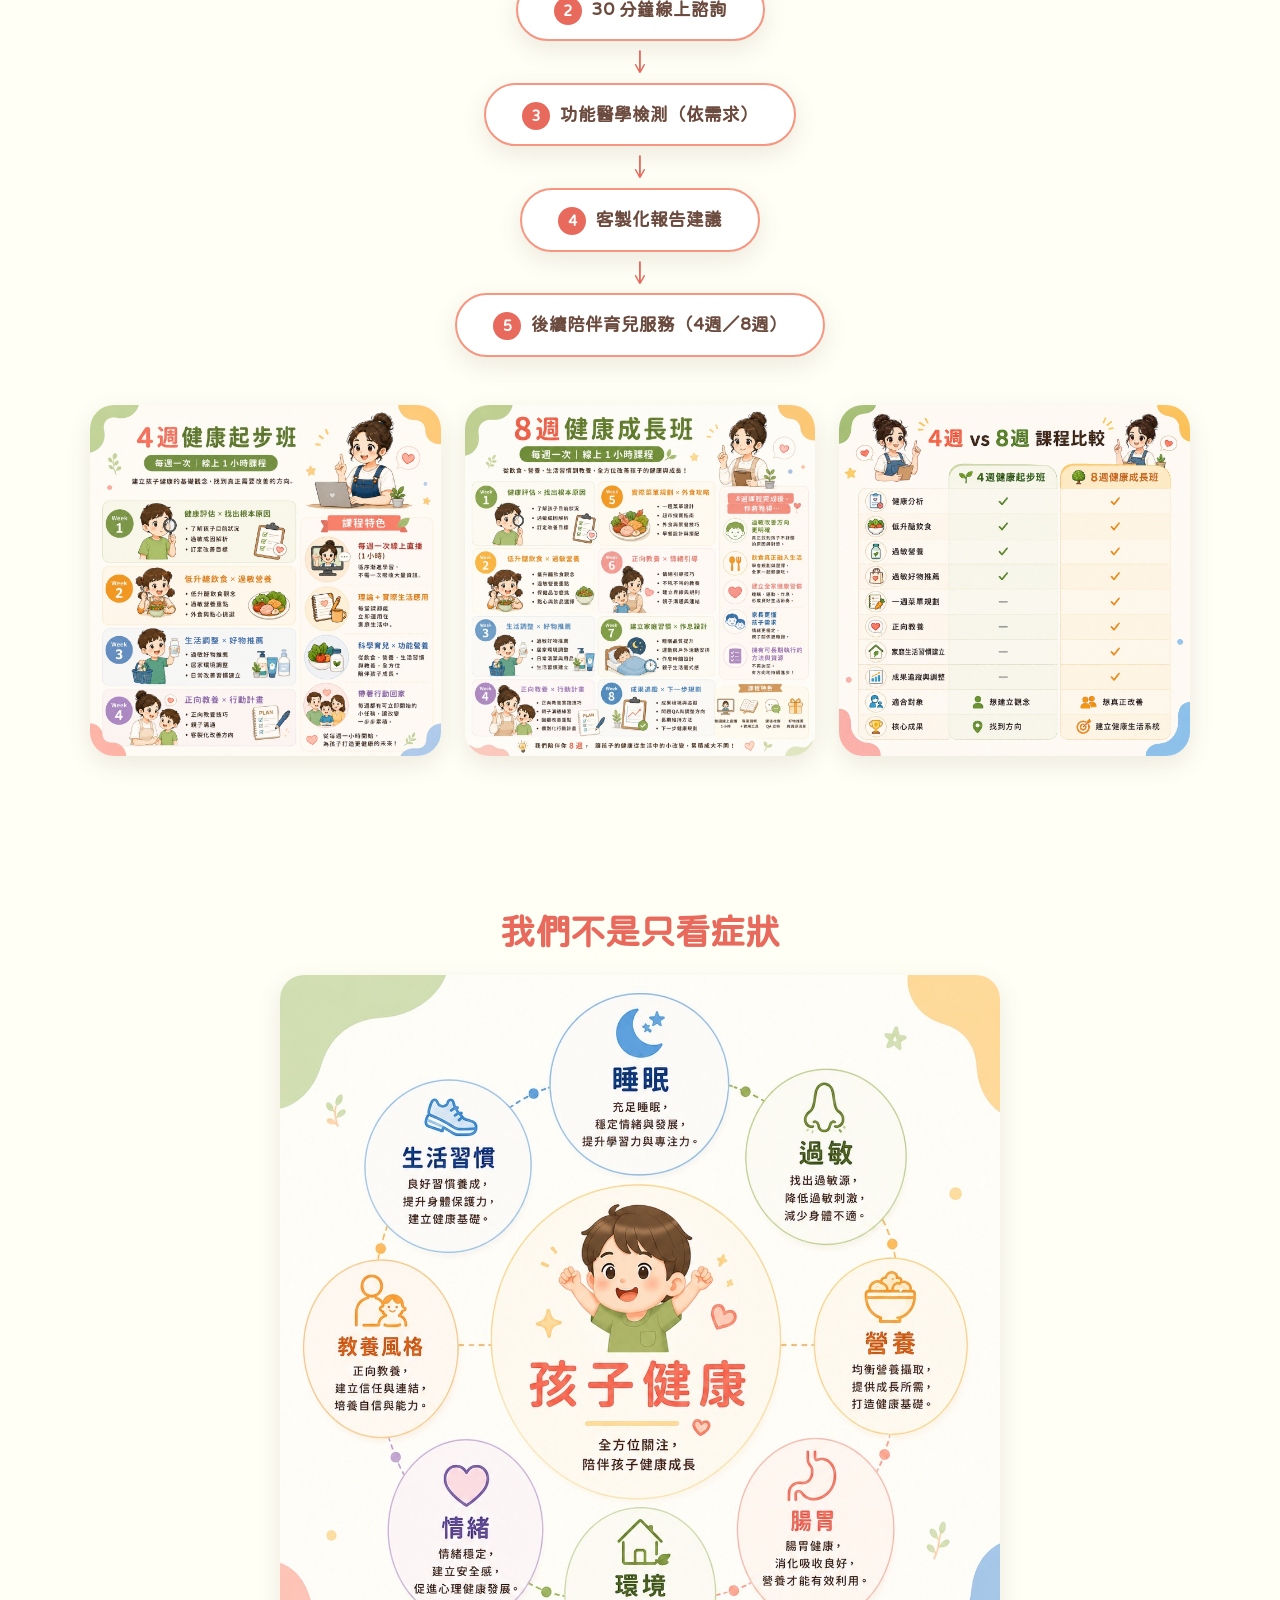
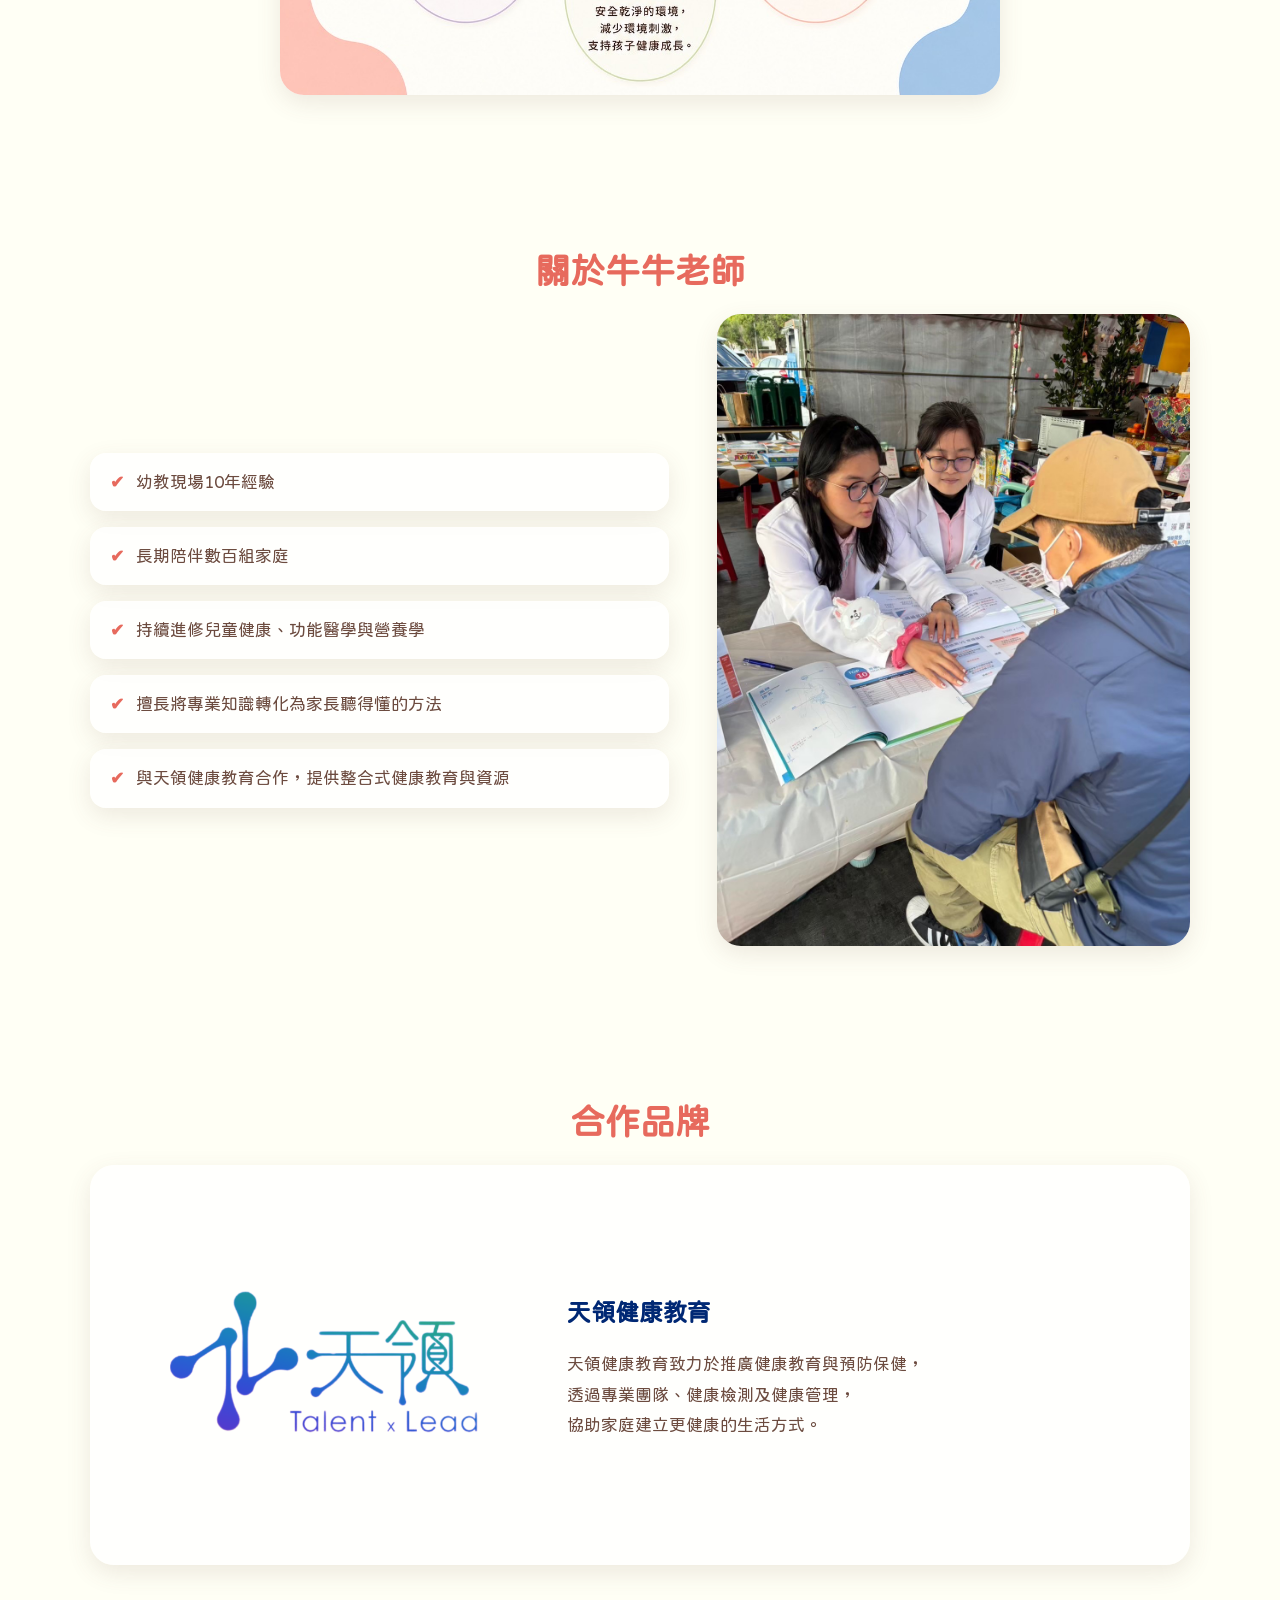
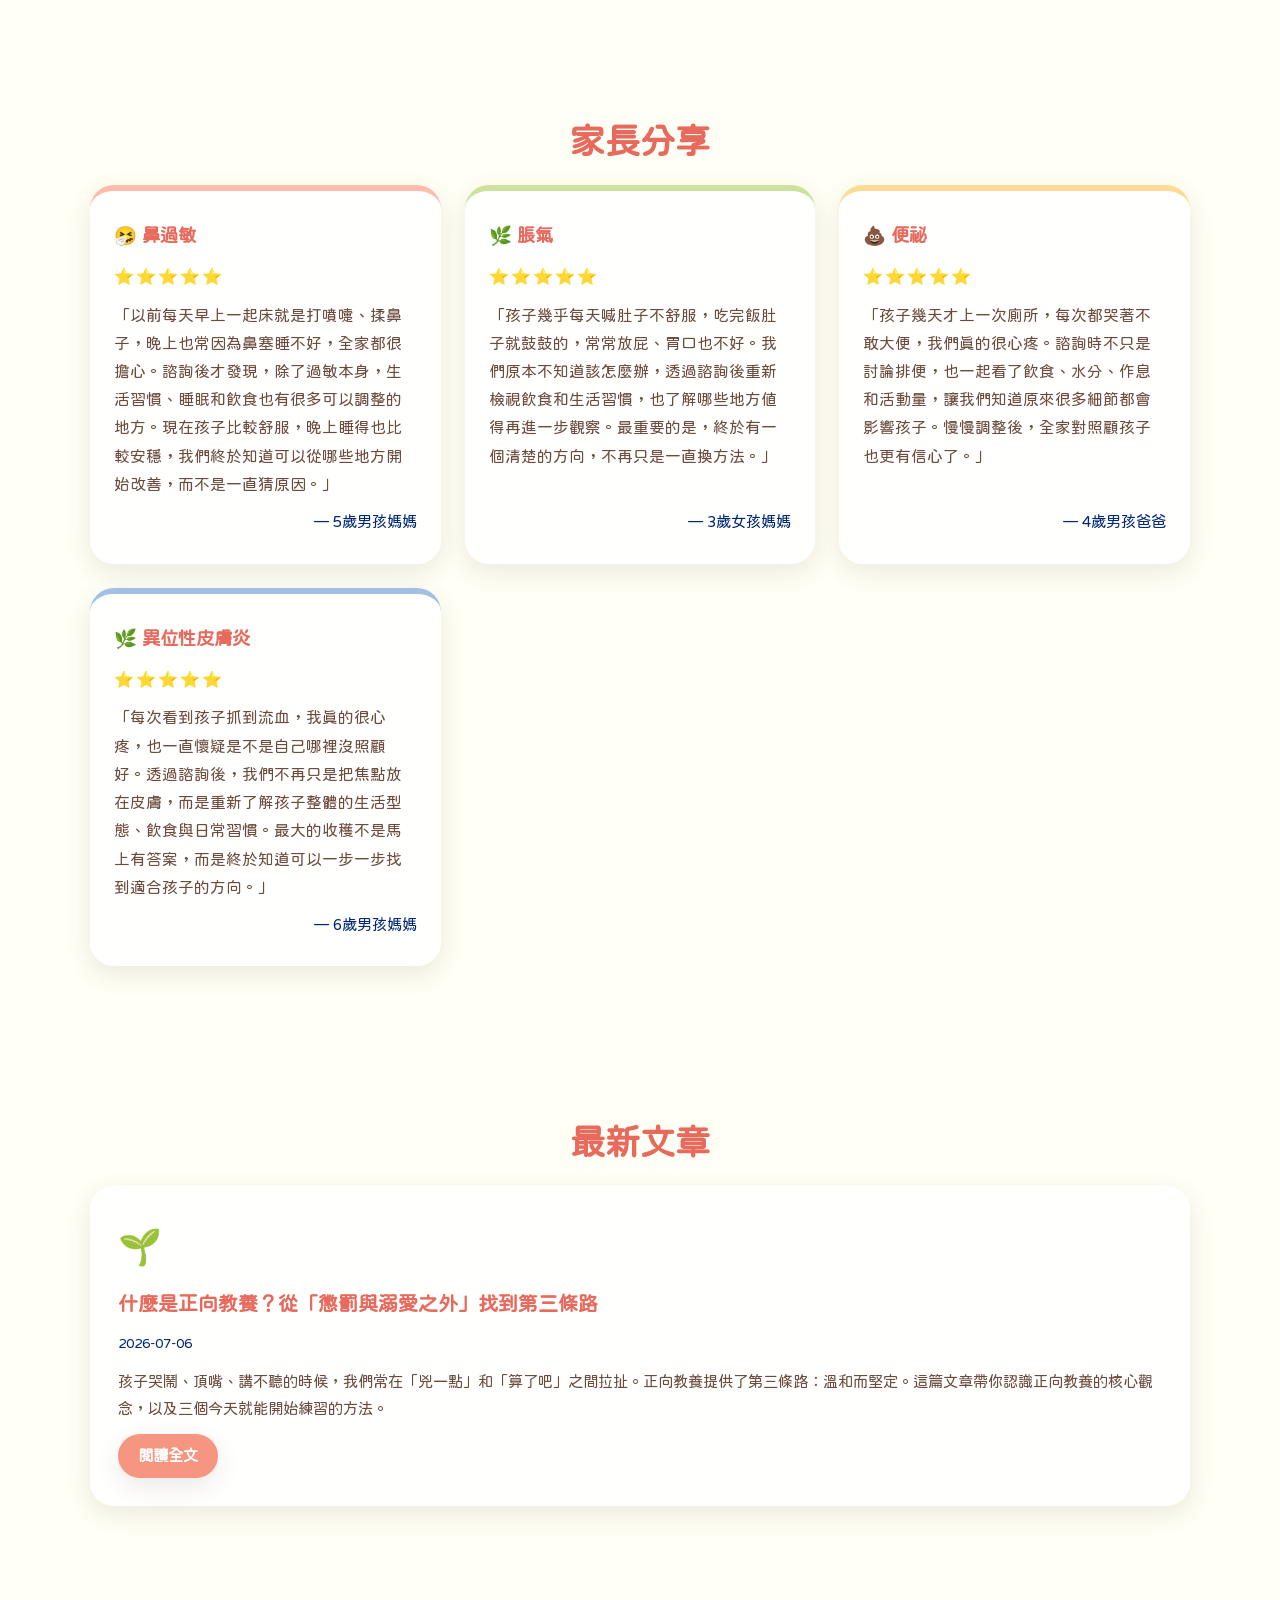
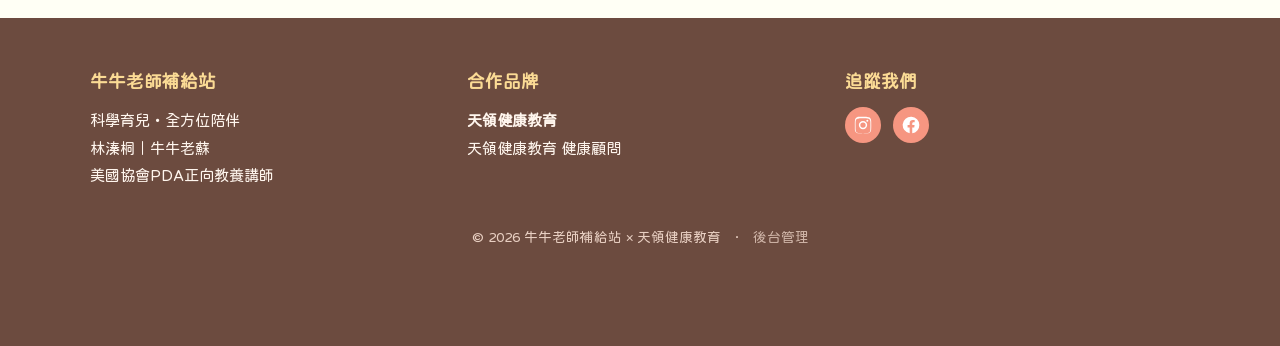
==== commit dc2b844e: "更新後台密碼與服務流程第一步文案 - 後台密碼改為 mindy4400 - 服務流程第一步「Google 預約」改為「Google 日曆預約」  Co-Authored-By: Claude Fabl" ====
--- a/index.html
+++ b/index.html
@@ -99,7 +99,7 @@
     <h2 class="section-title">服務流程</h2>
     <p class="section-sub">從預約到陪伴，一步一步走，清楚安心。</p>
     <div class="flow">
-      <div class="flow-step"><span class="step-num">1</span>Google 預約</div>
+      <div class="flow-step"><span class="step-num">1</span>Google 日曆預約</div>
       <div class="flow-arrow">↓</div>
       <div class="flow-step"><span class="step-num">2</span>30 分鐘線上諮詢</div>
       <div class="flow-arrow">↓</div>
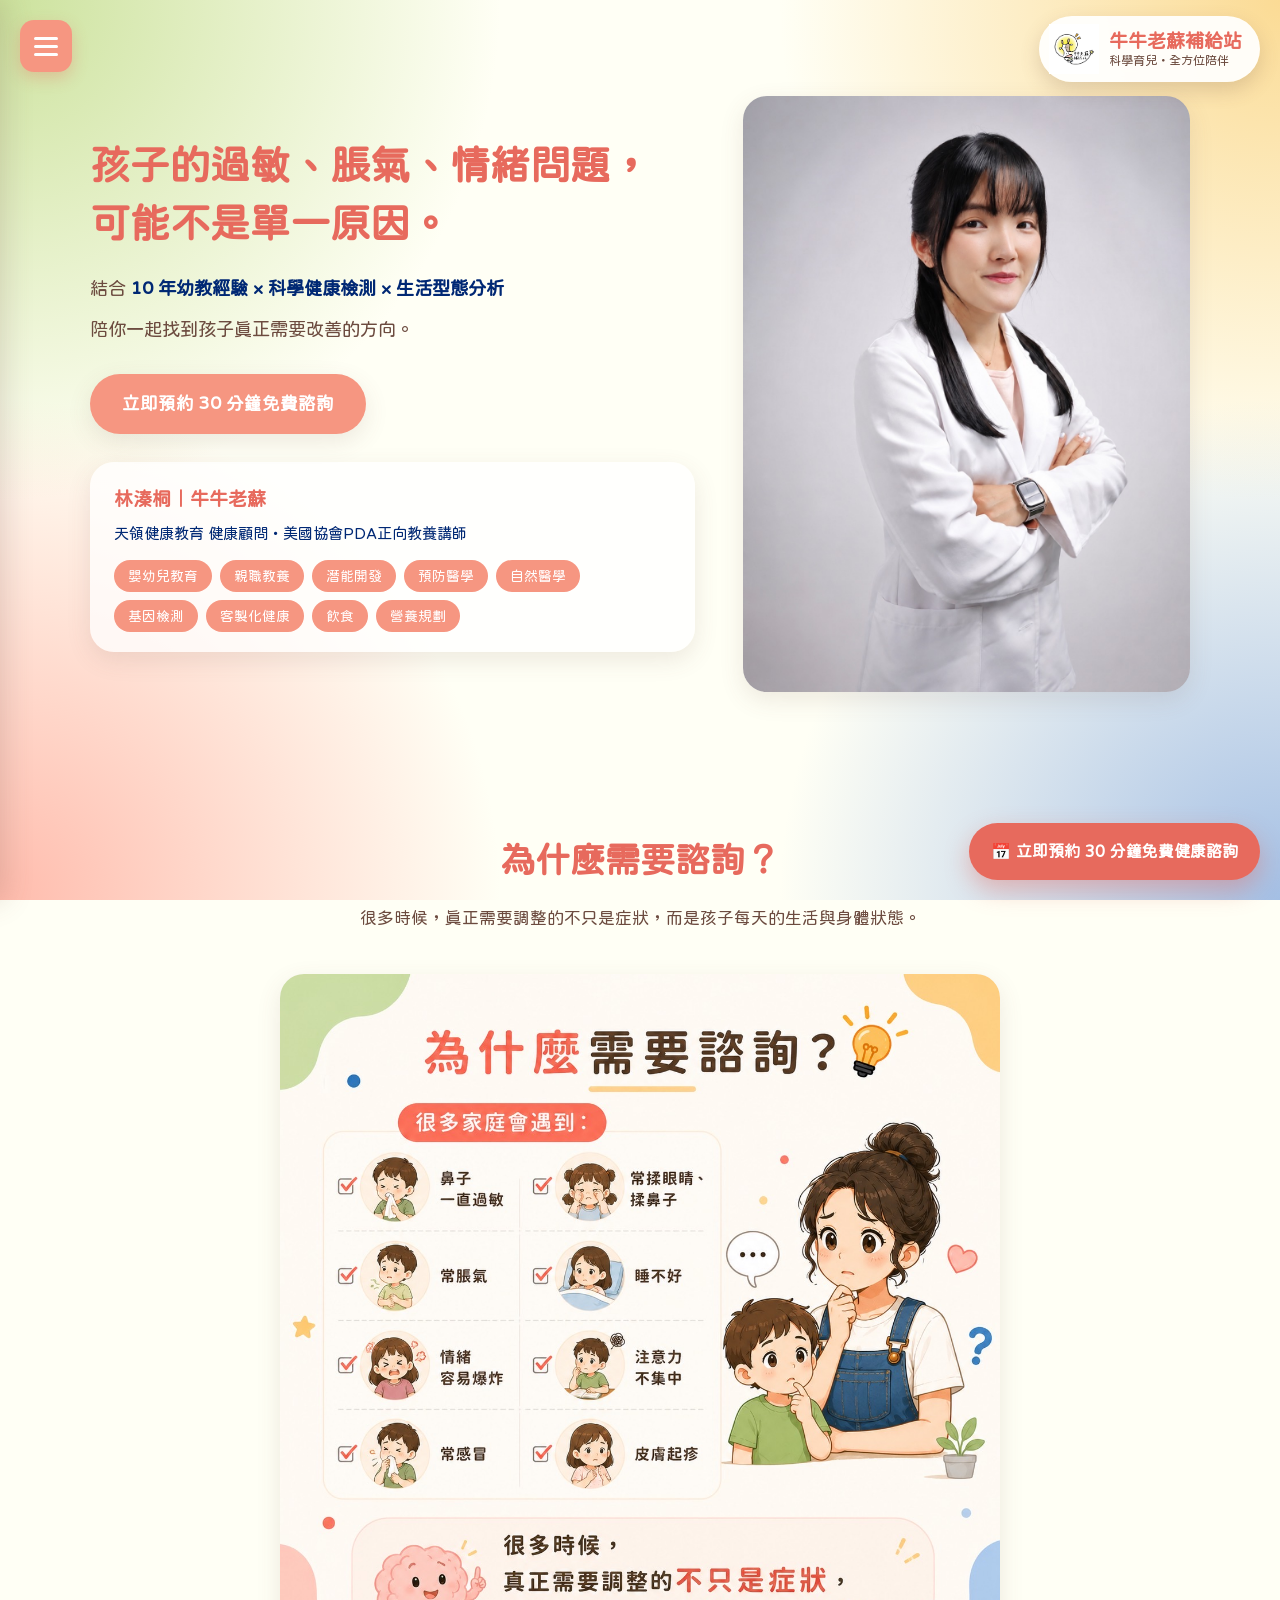
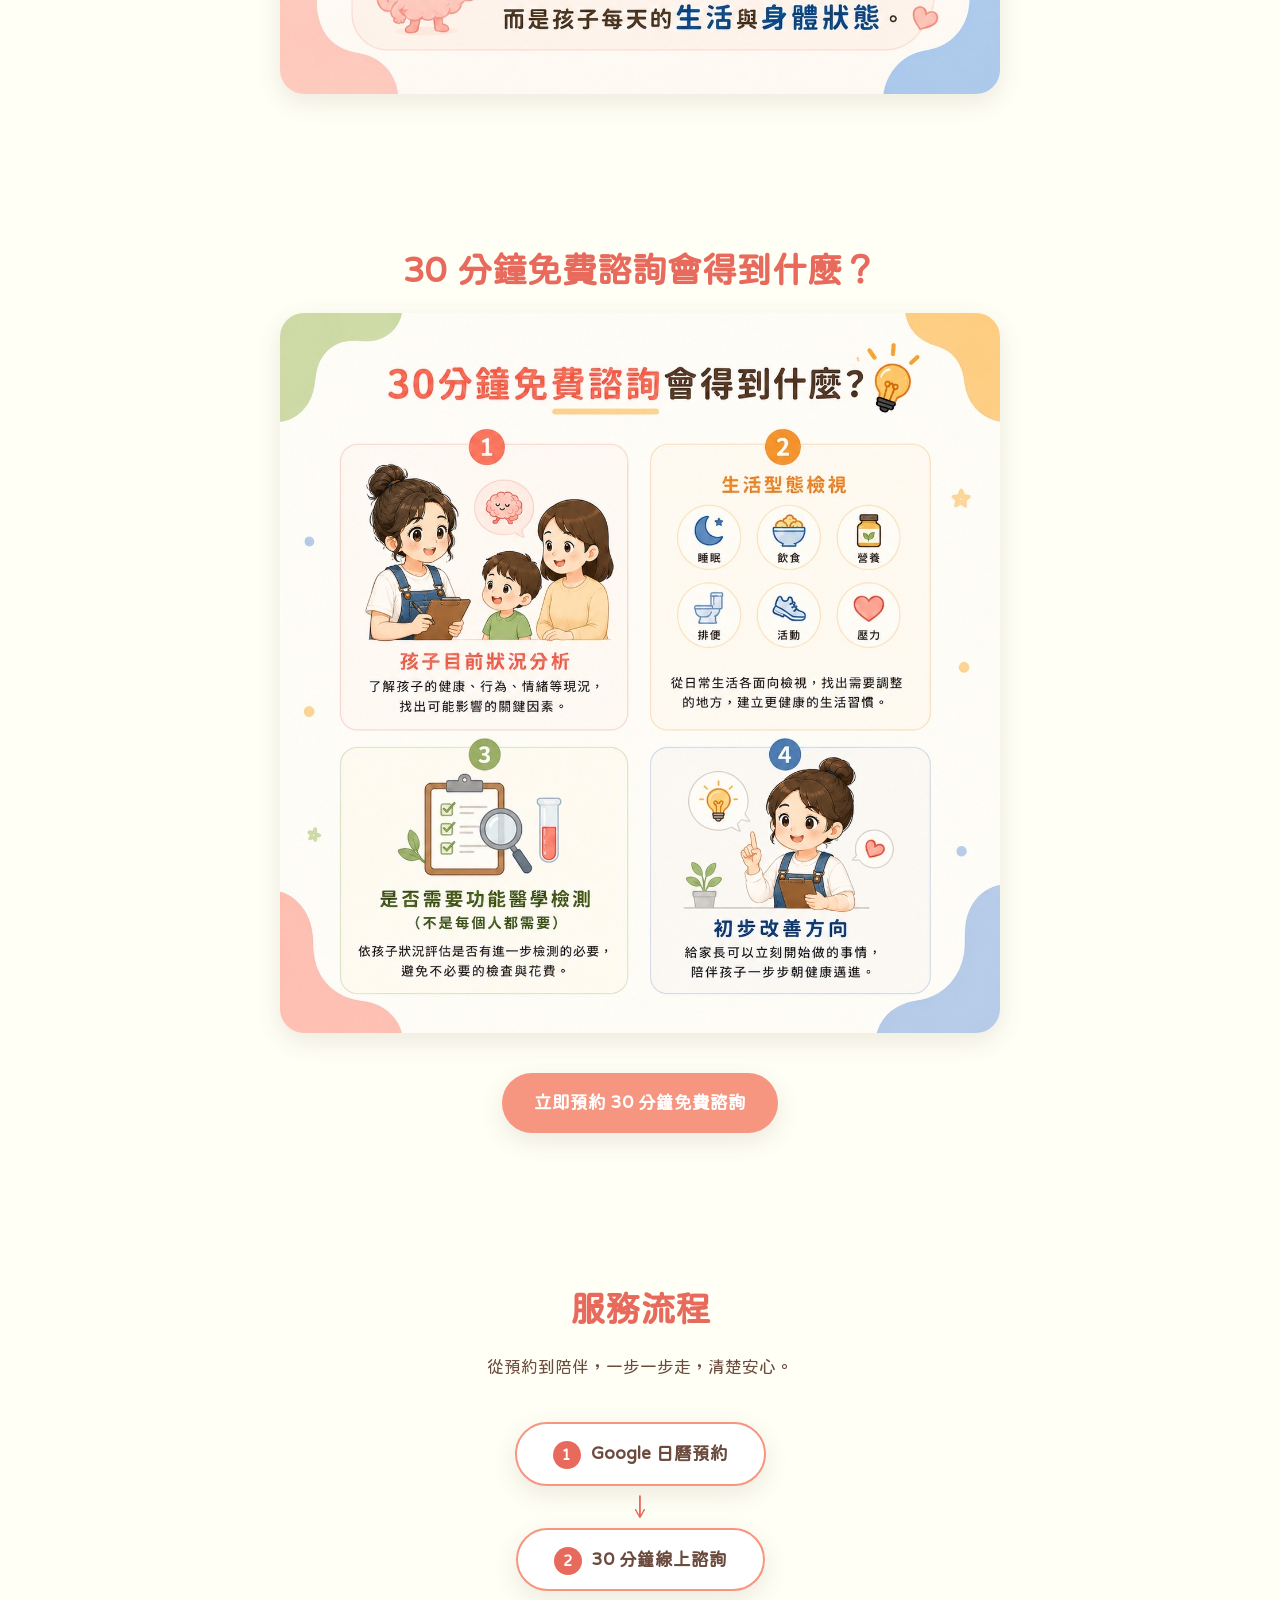
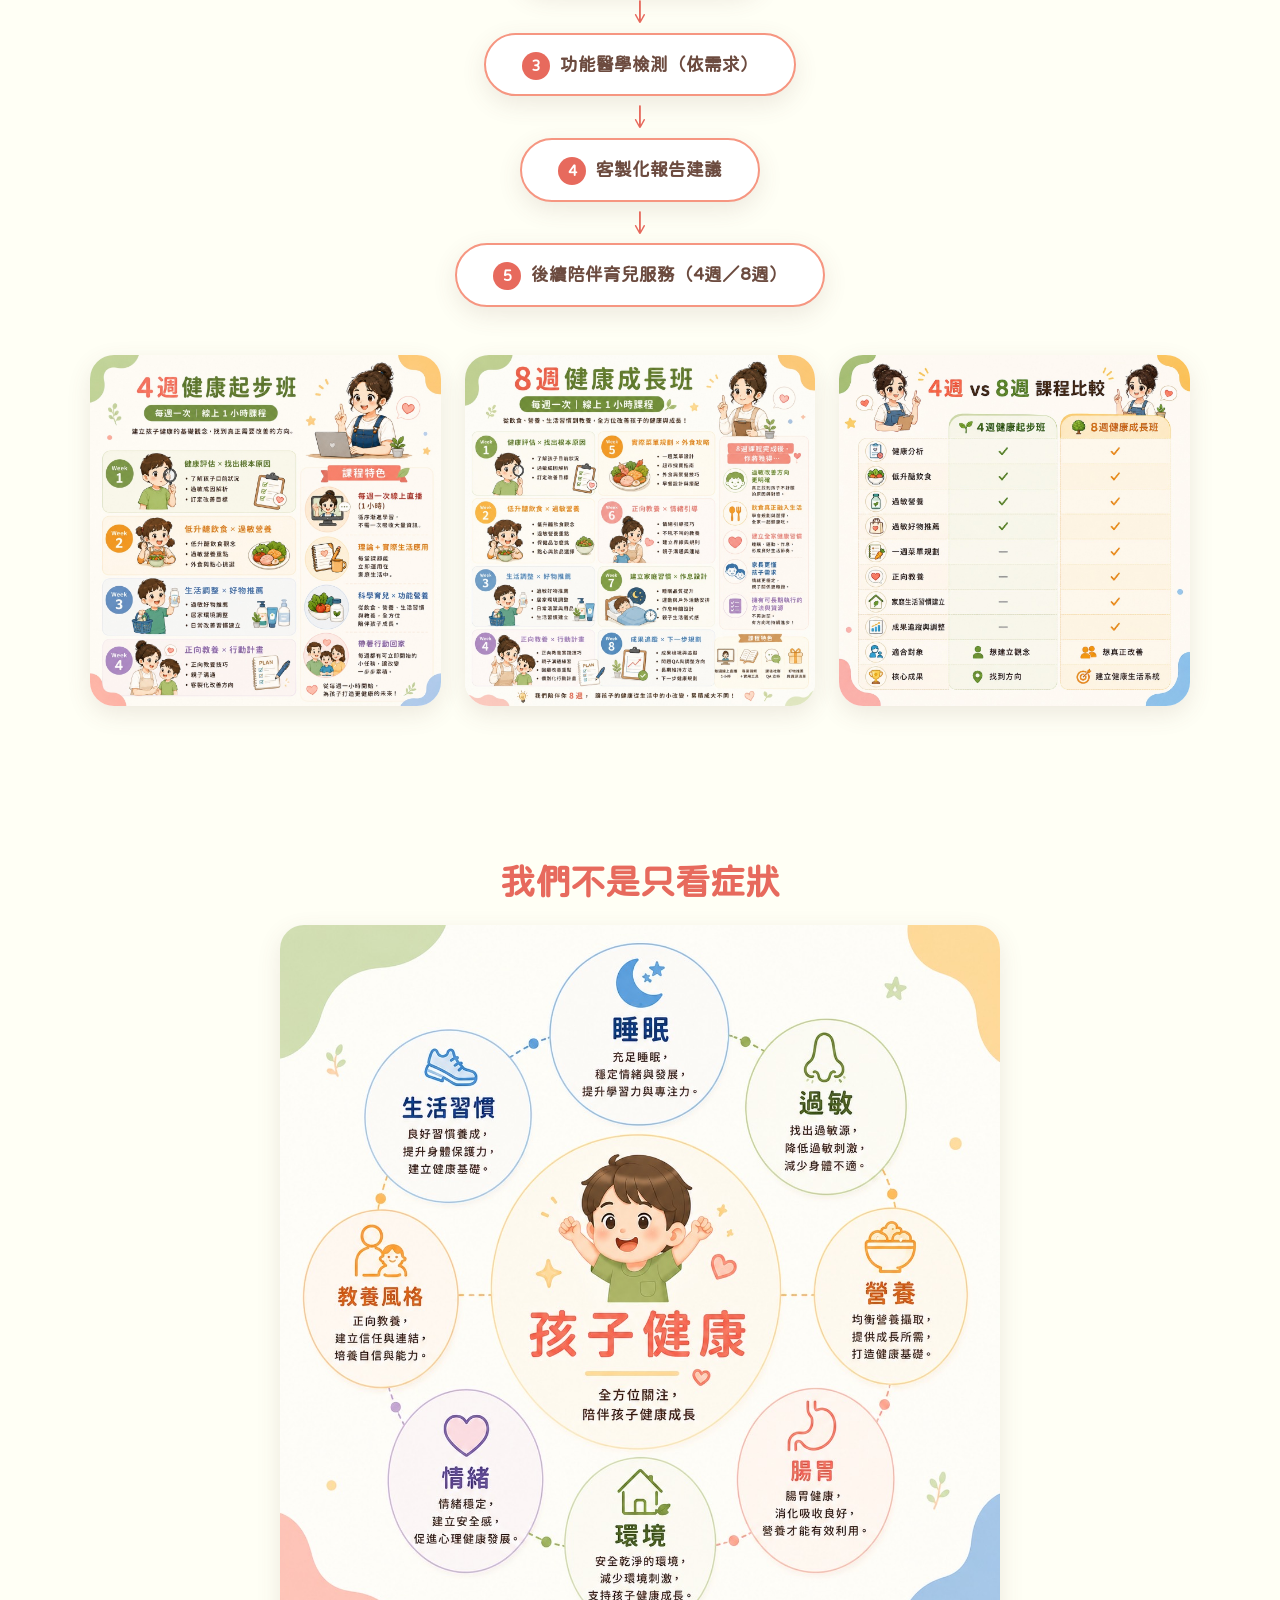
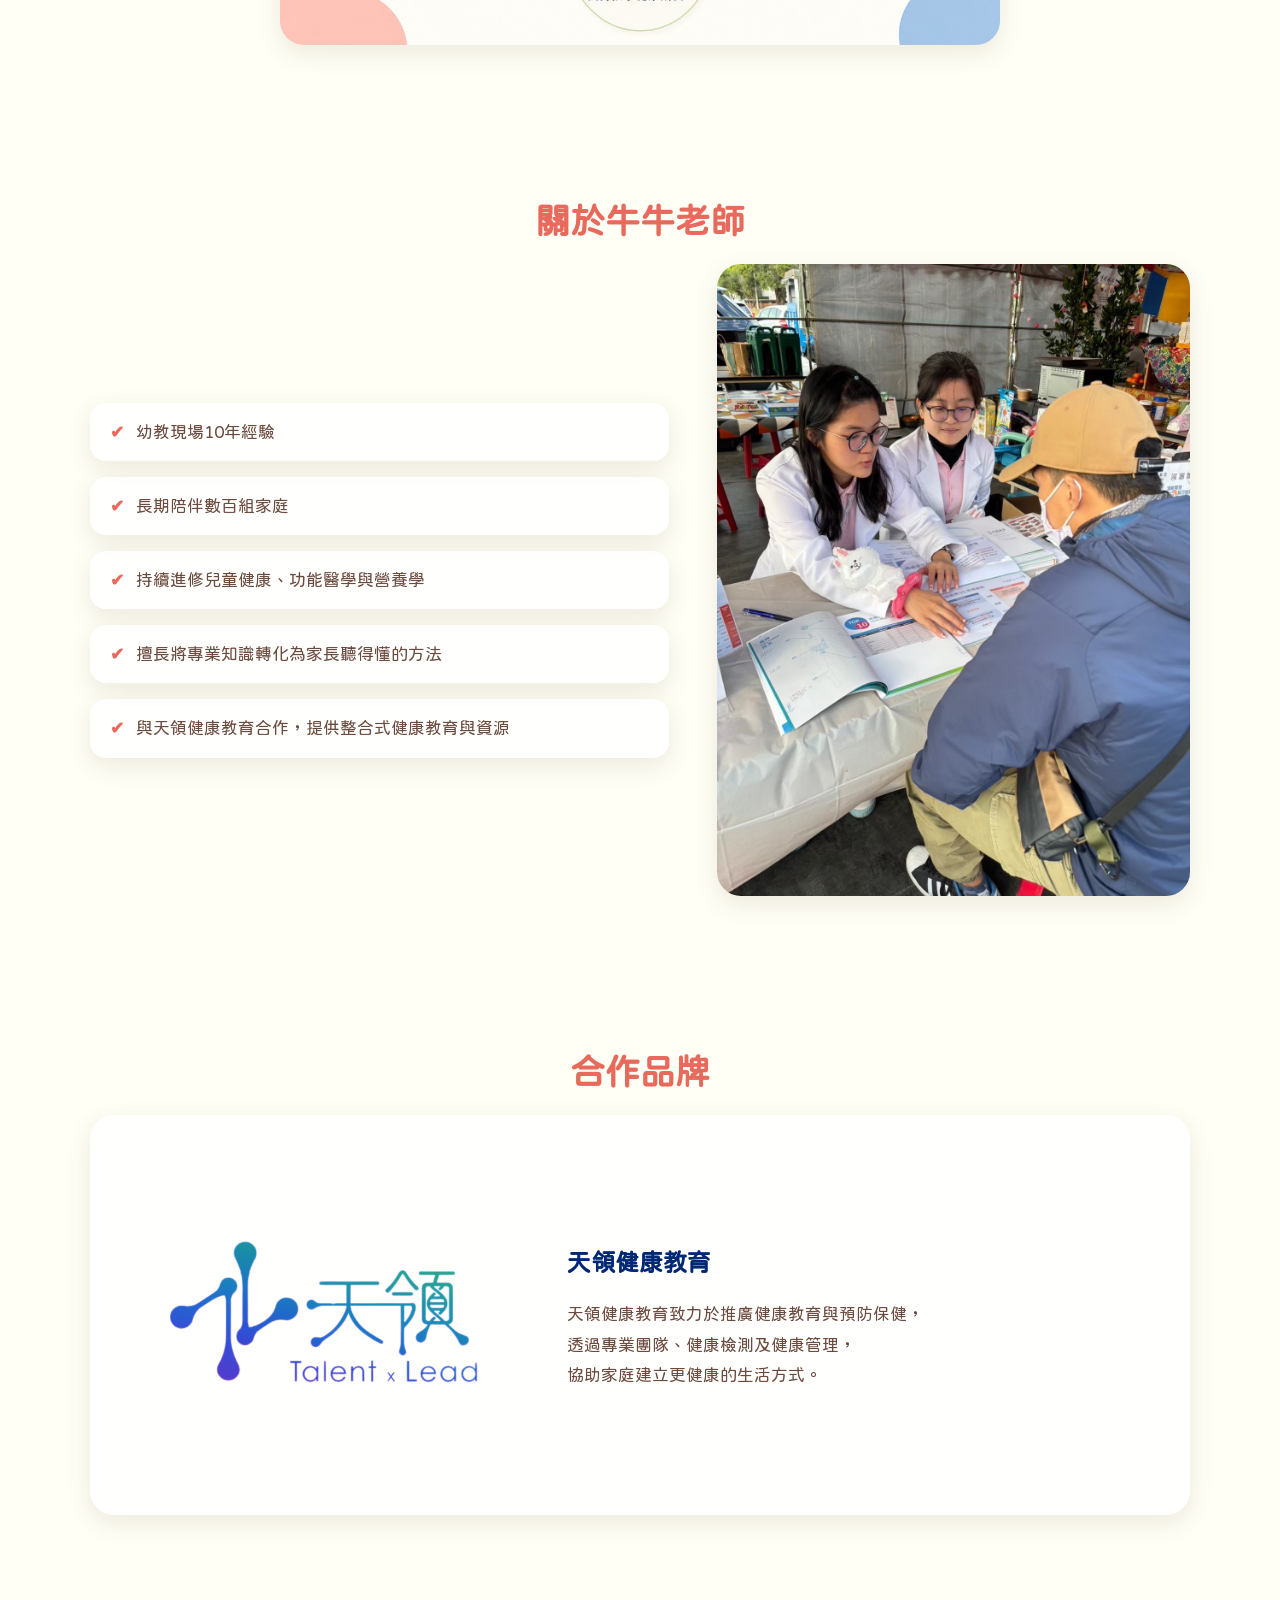
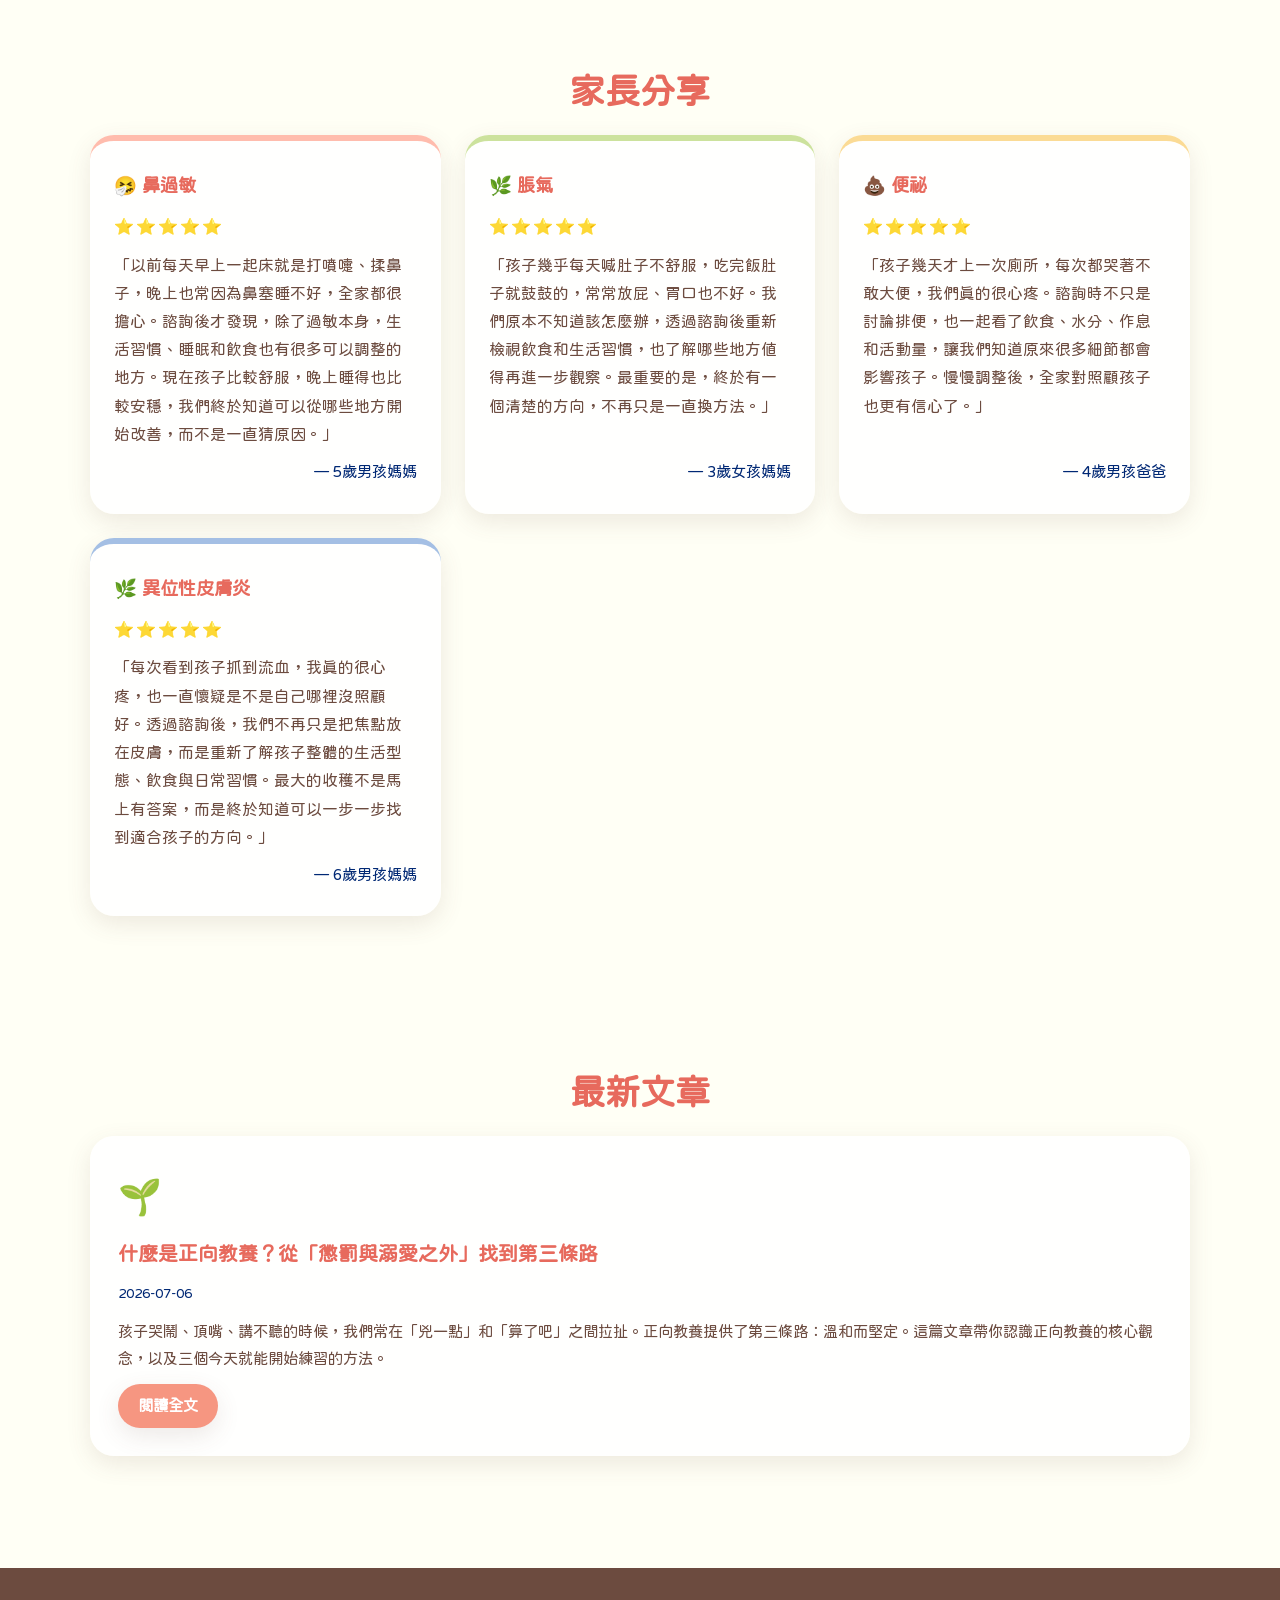
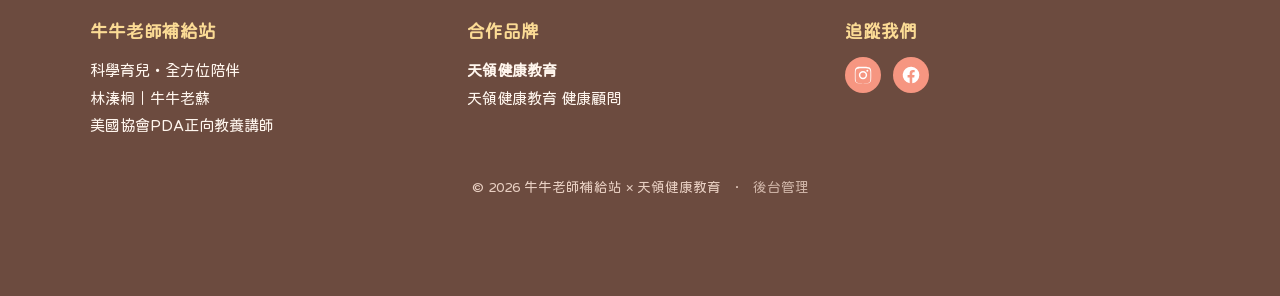
==== commit 48219137: "改用固定右上品牌 + 漢堡選單導覽 - logo 與「牛牛老蘇補給站」文字固定在右上角（捲動時常駐） - 新增漢堡選單：點擊左上按鈕開啟側邊抽屜，含各區連結、   預約按鈕與社群連結；點連結或遮罩、按" ====
--- a/index.html
+++ b/index.html
@@ -15,37 +15,42 @@
 <link href="https://fonts.googleapis.com/css2?family=Huninn&display=swap" rel="stylesheet">
 <link rel="stylesheet" href="style.css">
 </head>
-<body>
+<body class="has-floating-nav">
 <div class="bg-corners"></div>
 
-<!-- ================= Header ================= -->
-<header class="site-header">
-  <div class="container header-inner">
-    <a class="brand" href="index.html">
-      <img class="brand-logo" src="logo.PNG" alt="牛牛老蘇補給站 logo">
-      <span class="brand-text">
-        <span class="brand-name">牛牛老蘇補給站</span>
-        <span class="brand-slogan">科學育兒・全方位陪伴</span>
-      </span>
+<!-- ================= 固定右上品牌 ================= -->
+<a class="corner-brand" href="index.html">
+  <img class="corner-brand-logo" src="logo.PNG" alt="牛牛老蘇補給站 logo">
+  <span class="corner-brand-text">
+    <span class="corner-brand-name">牛牛老蘇補給站</span>
+    <span class="corner-brand-slogan">科學育兒・全方位陪伴</span>
+  </span>
+</a>
+
+<!-- ================= 漢堡選單 ================= -->
+<button class="nav-toggle" id="nav-toggle" aria-label="開啟選單" aria-expanded="false" aria-controls="nav-menu">
+  <span></span><span></span><span></span>
+</button>
+<nav class="nav-menu" id="nav-menu" aria-label="主選單">
+  <p class="nav-menu-title">選單</p>
+  <a href="index.html#why">為什麼諮詢</a>
+  <a href="index.html#get">免費諮詢內容</a>
+  <a href="index.html#flow">服務流程</a>
+  <a href="index.html#about">關於牛牛老師</a>
+  <a href="index.html#partner">合作品牌</a>
+  <a href="index.html#reviews">家長分享</a>
+  <a href="index.html#blog">最新文章</a>
+  <a class="nav-menu-cta" href="https://calendar.app.google/aHmSeufa2iEQpDbY9" target="_blank" rel="noopener">📅 立即預約免費諮詢</a>
+  <div class="nav-social">
+    <a href="https://www.instagram.com/mindy0707/" target="_blank" rel="noopener" aria-label="Instagram">
+      <svg viewBox="0 0 24 24"><path d="M12 2.2c3.2 0 3.6 0 4.9.1 1.2.1 1.8.2 2.2.4.6.2 1 .5 1.4.9.4.4.7.8.9 1.4.2.4.4 1 .4 2.2.1 1.3.1 1.7.1 4.9s0 3.6-.1 4.9c-.1 1.2-.2 1.8-.4 2.2-.2.6-.5 1-.9 1.4-.4.4-.8.7-1.4.9-.4.2-1 .4-2.2.4-1.3.1-1.7.1-4.9.1s-3.6 0-4.9-.1c-1.2-.1-1.8-.2-2.2-.4-.6-.2-1-.5-1.4-.9-.4-.4-.7-.8-.9-1.4-.2-.4-.4-1-.4-2.2C2.2 15.6 2.2 15.2 2.2 12s0-3.6.1-4.9c.1-1.2.2-1.8.4-2.2.2-.6.5-1 .9-1.4.4-.4.8-.7 1.4-.9.4-.2 1-.4 2.2-.4C8.4 2.2 8.8 2.2 12 2.2m0 1.8c-3.1 0-3.5 0-4.8.1-1.1.1-1.5.2-1.9.3-.5.2-.8.4-1.1.7-.3.3-.6.6-.7 1.1-.1.4-.3.8-.3 1.9-.1 1.2-.1 1.6-.1 4.8s0 3.5.1 4.8c.1 1.1.2 1.5.3 1.9.2.5.4.8.7 1.1.3.3.6.6 1.1.7.4.1.8.3 1.9.3 1.2.1 1.6.1 4.8.1s3.5 0 4.8-.1c1.1-.1 1.5-.2 1.9-.3.5-.2.8-.4 1.1-.7.3-.3.6-.6.7-1.1.1-.4.3-.8.3-1.9.1-1.2.1-1.6.1-4.8s0-3.5-.1-4.8c-.1-1.1-.2-1.5-.3-1.9-.2-.5-.4-.8-.7-1.1-.3-.3-.6-.6-1.1-.7-.4-.1-.8-.3-1.9-.3-1.3-.1-1.7-.1-4.8-.1zm0 3.1a5 5 0 1 1 0 10 5 5 0 0 1 0-10zm0 8.2a3.2 3.2 0 1 0 0-6.4 3.2 3.2 0 0 0 0 6.4zm6.4-8.4a1.2 1.2 0 1 1-2.4 0 1.2 1.2 0 0 1 2.4 0z"/></svg>
     </a>
-    <nav class="main-nav">
-      <a href="#why">為什麼諮詢</a>
-      <a href="#flow">服務流程</a>
-      <a href="#about">關於牛牛老師</a>
-      <a href="#partner">合作品牌</a>
-      <a href="#reviews">家長分享</a>
-      <a href="#blog">最新文章</a>
-    </nav>
-    <div class="social-links">
-      <a href="https://www.instagram.com/mindy0707/" target="_blank" rel="noopener" aria-label="Instagram">
-        <svg viewBox="0 0 24 24"><path d="M12 2.2c3.2 0 3.6 0 4.9.1 1.2.1 1.8.2 2.2.4.6.2 1 .5 1.4.9.4.4.7.8.9 1.4.2.4.4 1 .4 2.2.1 1.3.1 1.7.1 4.9s0 3.6-.1 4.9c-.1 1.2-.2 1.8-.4 2.2-.2.6-.5 1-.9 1.4-.4.4-.8.7-1.4.9-.4.2-1 .4-2.2.4-1.3.1-1.7.1-4.9.1s-3.6 0-4.9-.1c-1.2-.1-1.8-.2-2.2-.4-.6-.2-1-.5-1.4-.9-.4-.4-.7-.8-.9-1.4-.2-.4-.4-1-.4-2.2C2.2 15.6 2.2 15.2 2.2 12s0-3.6.1-4.9c.1-1.2.2-1.8.4-2.2.2-.6.5-1 .9-1.4.4-.4.8-.7 1.4-.9.4-.2 1-.4 2.2-.4C8.4 2.2 8.8 2.2 12 2.2m0 1.8c-3.1 0-3.5 0-4.8.1-1.1.1-1.5.2-1.9.3-.5.2-.8.4-1.1.7-.3.3-.6.6-.7 1.1-.1.4-.3.8-.3 1.9-.1 1.2-.1 1.6-.1 4.8s0 3.5.1 4.8c.1 1.1.2 1.5.3 1.9.2.5.4.8.7 1.1.3.3.6.6 1.1.7.4.1.8.3 1.9.3 1.2.1 1.6.1 4.8.1s3.5 0 4.8-.1c1.1-.1 1.5-.2 1.9-.3.5-.2.8-.4 1.1-.7.3-.3.6-.6.7-1.1.1-.4.3-.8.3-1.9.1-1.2.1-1.6.1-4.8s0-3.5-.1-4.8c-.1-1.1-.2-1.5-.3-1.9-.2-.5-.4-.8-.7-1.1-.3-.3-.6-.6-1.1-.7-.4-.1-.8-.3-1.9-.3-1.3-.1-1.7-.1-4.8-.1zm0 3.1a5 5 0 1 1 0 10 5 5 0 0 1 0-10zm0 8.2a3.2 3.2 0 1 0 0-6.4 3.2 3.2 0 0 0 0 6.4zm6.4-8.4a1.2 1.2 0 1 1-2.4 0 1.2 1.2 0 0 1 2.4 0z"/></svg>
-      </a>
-      <a href="https://www.facebook.com/share/1624QBbiubP/?mibextid=wwXIfr" target="_blank" rel="noopener" aria-label="Facebook">
-        <svg viewBox="0 0 24 24"><path d="M22 12a10 10 0 1 0-11.6 9.9v-7H7.9V12h2.5V9.8c0-2.5 1.5-3.9 3.8-3.9 1.1 0 2.2.2 2.2.2v2.5h-1.3c-1.2 0-1.6.8-1.6 1.6V12h2.8l-.4 2.9h-2.4v7A10 10 0 0 0 22 12z"/></svg>
-      </a>
-    </div>
-  </div>
-</header>
+    <a href="https://www.facebook.com/share/1624QBbiubP/?mibextid=wwXIfr" target="_blank" rel="noopener" aria-label="Facebook">
+      <svg viewBox="0 0 24 24"><path d="M22 12a10 10 0 1 0-11.6 9.9v-7H7.9V12h2.5V9.8c0-2.5 1.5-3.9 3.8-3.9 1.1 0 2.2.2 2.2.2v2.5h-1.3c-1.2 0-1.6.8-1.6 1.6V12h2.8l-.4 2.9h-2.4v7A10 10 0 0 0 22 12z"/></svg>
+    </a>
+  </div>
+</nav>
+<div class="nav-overlay" id="nav-overlay"></div>
 
 <!-- ================= Hero ================= -->
 <section class="hero">
@@ -230,14 +235,10 @@
   </div>
 </footer>
 
-<!-- 右上固定 logo -->
-<a class="floating-logo" href="index.html" aria-label="牛牛老蘇補給站">
-  <img src="logo.PNG" alt="牛牛老蘇補給站 logo">
-</a>
-
 <!-- 固定預約按鈕 -->
 <a class="floating-cta" href="https://calendar.app.google/aHmSeufa2iEQpDbY9" target="_blank" rel="noopener">📅 立即預約 30 分鐘免費健康諮詢</a>
 
+<script src="nav.js"></script>
 <script src="posts.js"></script>
 <script>
   /* 渲染最新文章列表 */
--- a/style.css
+++ b/style.css
@@ -177,27 +177,150 @@
   box-shadow: none;
 }
 
-/* ---- 右上固定 logo ---- */
-.floating-logo {
+/* ---- 固定右上品牌 ---- */
+.corner-brand {
   position: fixed;
-  top: 88px;
+  top: 16px;
   right: 20px;
-  z-index: 150;
-  width: 78px;
-  height: 78px;
+  z-index: 160;
+  display: flex;
+  align-items: center;
+  gap: 10px;
+  text-decoration: none;
+  background: rgba(255, 255, 255, .92);
+  padding: 8px 18px 8px 10px;
+  border-radius: 999px;
+  box-shadow: 0 8px 20px rgba(108, 75, 63, .2);
+  backdrop-filter: blur(6px);
+  transition: transform .2s;
+}
+
+.corner-brand:hover { transform: translateY(-2px); }
+
+.corner-brand-logo { width: 50px; height: 50px; object-fit: contain; flex-shrink: 0; }
+
+.corner-brand-text { display: flex; flex-direction: column; line-height: 1.25; }
+
+.corner-brand-name { font-size: 1.2rem; font-weight: bold; color: var(--primary); }
+
+.corner-brand-slogan { font-size: .76rem; color: var(--brown); }
+
+/* ---- 漢堡按鈕 ---- */
+.nav-toggle {
+  position: fixed;
+  top: 20px;
+  left: 20px;
+  z-index: 210;
+  width: 52px;
+  height: 52px;
+  border: none;
+  border-radius: 14px;
+  background: var(--btn-bg);
+  cursor: pointer;
+  display: flex;
+  flex-direction: column;
+  align-items: center;
+  justify-content: center;
+  gap: 5px;
+  box-shadow: 0 6px 16px rgba(231, 106, 93, .3);
+}
+
+.nav-toggle span {
+  display: block;
+  width: 24px;
+  height: 3px;
+  border-radius: 2px;
+  background: #fff;
+  transition: transform .3s, opacity .3s;
+}
+
+.nav-toggle.active span:nth-child(1) { transform: translateY(8px) rotate(45deg); }
+.nav-toggle.active span:nth-child(2) { opacity: 0; }
+.nav-toggle.active span:nth-child(3) { transform: translateY(-8px) rotate(-45deg); }
+
+/* ---- 選單抽屜 ---- */
+.nav-menu {
+  position: fixed;
+  top: 0;
+  left: 0;
+  bottom: 0;
+  width: min(300px, 82vw);
+  z-index: 205;
+  background: var(--bg);
+  box-shadow: 4px 0 28px rgba(108, 75, 63, .2);
+  padding: 92px 24px 32px;
+  display: flex;
+  flex-direction: column;
+  gap: 4px;
+  overflow-y: auto;
+  transform: translateX(-100%);
+  transition: transform .32s ease;
+}
+
+.nav-menu.open { transform: translateX(0); }
+
+.nav-menu-title {
+  color: var(--primary);
+  font-weight: bold;
+  font-size: 1.1rem;
+  margin-bottom: 8px;
+  padding-bottom: 10px;
+  border-bottom: 2px solid var(--corner-pink);
+}
+
+.nav-menu a {
+  text-decoration: none;
+  color: var(--brown);
+  font-size: 1.05rem;
+  padding: 12px 14px;
+  border-radius: 12px;
+  transition: background .2s, color .2s;
+}
+
+.nav-menu a:hover { background: var(--btn-bg); color: #fff; }
+
+.nav-menu-cta {
+  margin-top: 14px;
+  background: var(--primary);
+  color: #fff !important;
+  text-align: center;
+  font-weight: bold;
+}
+
+.nav-menu-cta:hover { background: var(--btn-bg) !important; }
+
+.nav-social { display: flex; gap: 12px; margin-top: 20px; }
+
+.nav-social a {
+  display: inline-flex;
+  width: 40px;
+  height: 40px;
   border-radius: 50%;
-  background: rgba(255, 255, 255, .95);
-  box-shadow: 0 8px 20px rgba(108, 75, 63, .22);
-  display: flex;
+  background: var(--btn-bg);
   align-items: center;
   justify-content: center;
-  padding: 8px;
-  transition: transform .2s;
-}
-
-.floating-logo:hover { transform: scale(1.06); }
-
-.floating-logo img { width: 100%; height: 100%; object-fit: contain; }
+  padding: 0;
+}
+
+.nav-social a:hover { background: var(--primary); }
+
+.nav-social svg { width: 22px; height: 22px; fill: #fff; }
+
+.nav-overlay {
+  position: fixed;
+  inset: 0;
+  z-index: 200;
+  background: rgba(60, 40, 33, .4);
+  opacity: 0;
+  visibility: hidden;
+  transition: opacity .3s;
+}
+
+.nav-overlay.open { opacity: 1; visibility: visible; }
+
+/* 讓固定的漢堡／品牌不遮住第一區內容 */
+body.has-floating-nav .hero,
+body.has-floating-nav > section:first-of-type { padding-top: 96px; }
 
 /* ---- 固定預約按鈕 ---- */
 .floating-cta {
@@ -854,6 +977,12 @@
   .footer-social { justify-content: center; }
   section { padding: 48px 0; }
   .floating-cta { left: 16px; right: 16px; justify-content: center; font-size: .95rem; }
-  /* 手機版 header 已有明顯 logo，隱藏右上浮動 logo 避免重疊 */
-  .floating-logo { display: none; }
-}
+  /* 手機版品牌縮小、隱藏標語，避免佔太多空間 */
+  .corner-brand { top: 14px; right: 12px; gap: 8px; padding: 6px 14px 6px 8px; }
+  .corner-brand-logo { width: 40px; height: 40px; }
+  .corner-brand-name { font-size: 1rem; }
+  .corner-brand-slogan { display: none; }
+  .nav-toggle { top: 16px; left: 14px; width: 46px; height: 46px; }
+  body.has-floating-nav .hero,
+  body.has-floating-nav > section:first-of-type { padding-top: 80px; }
+}
